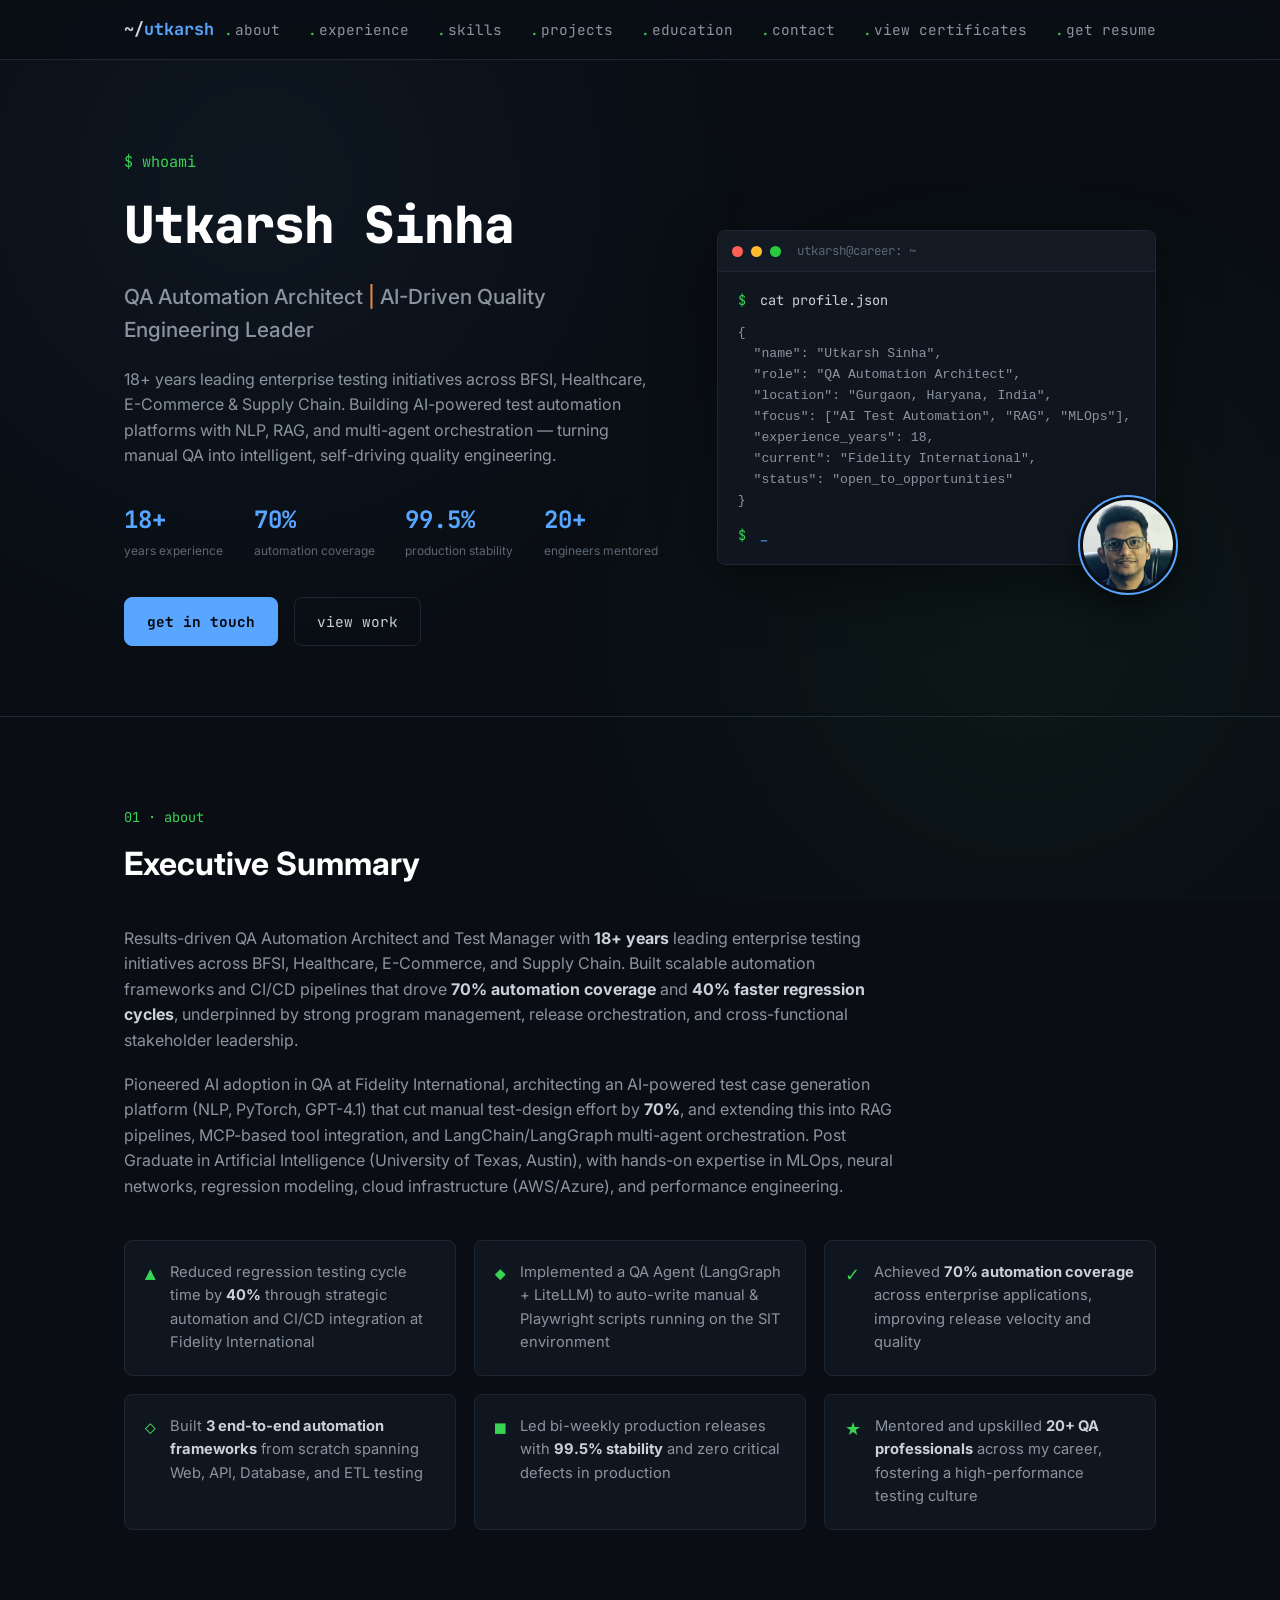
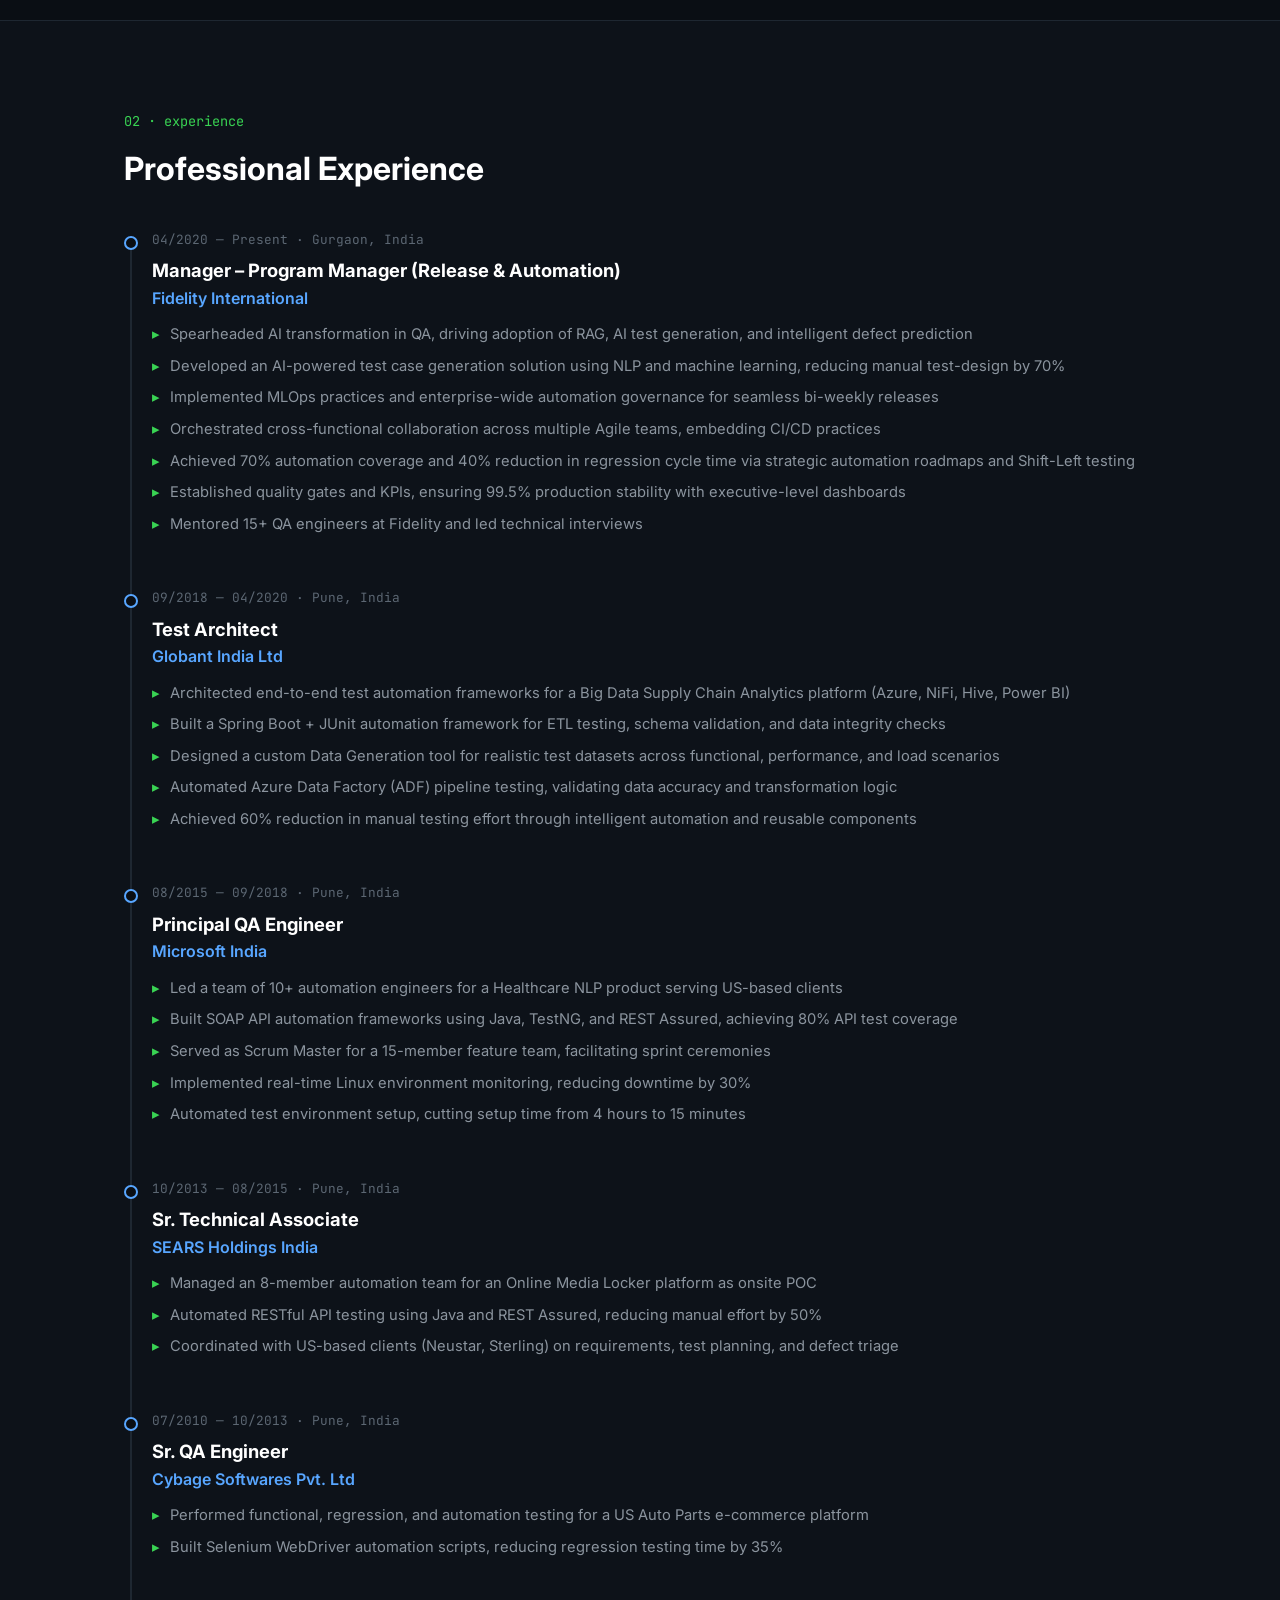
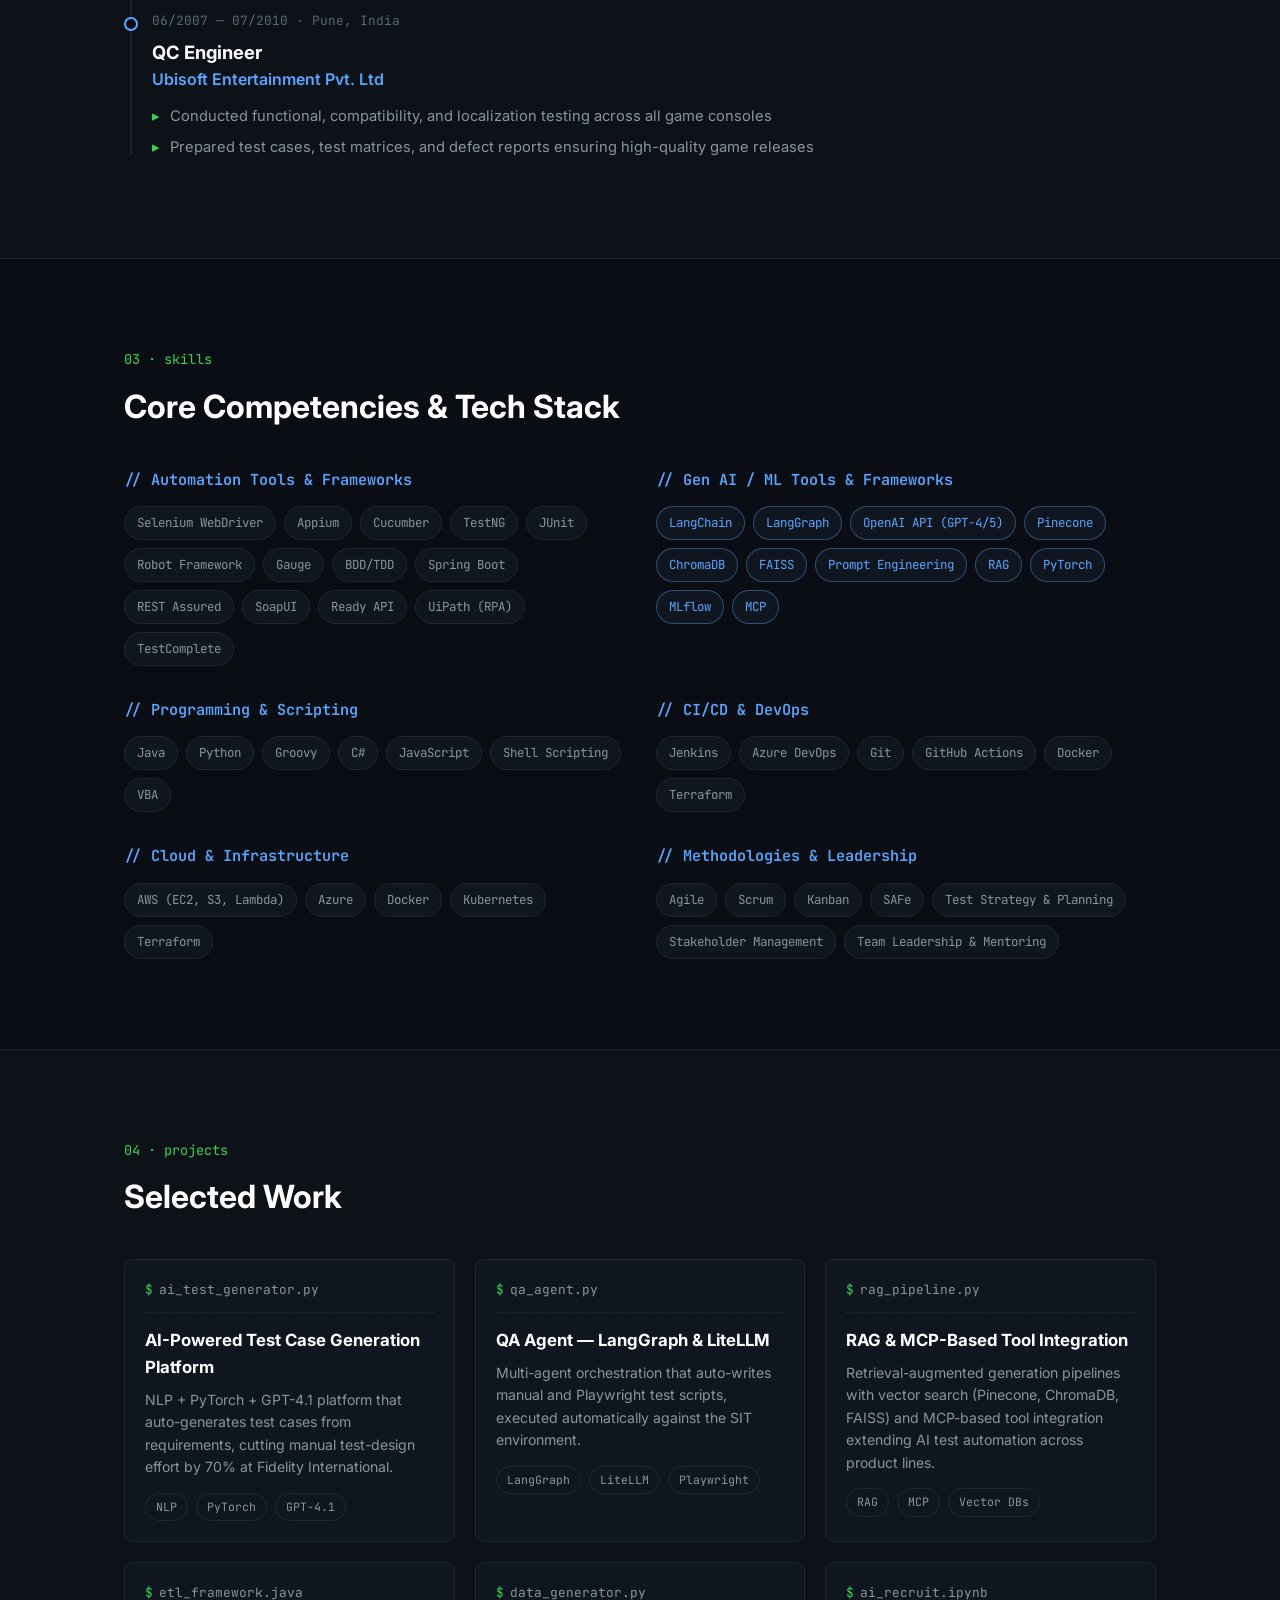
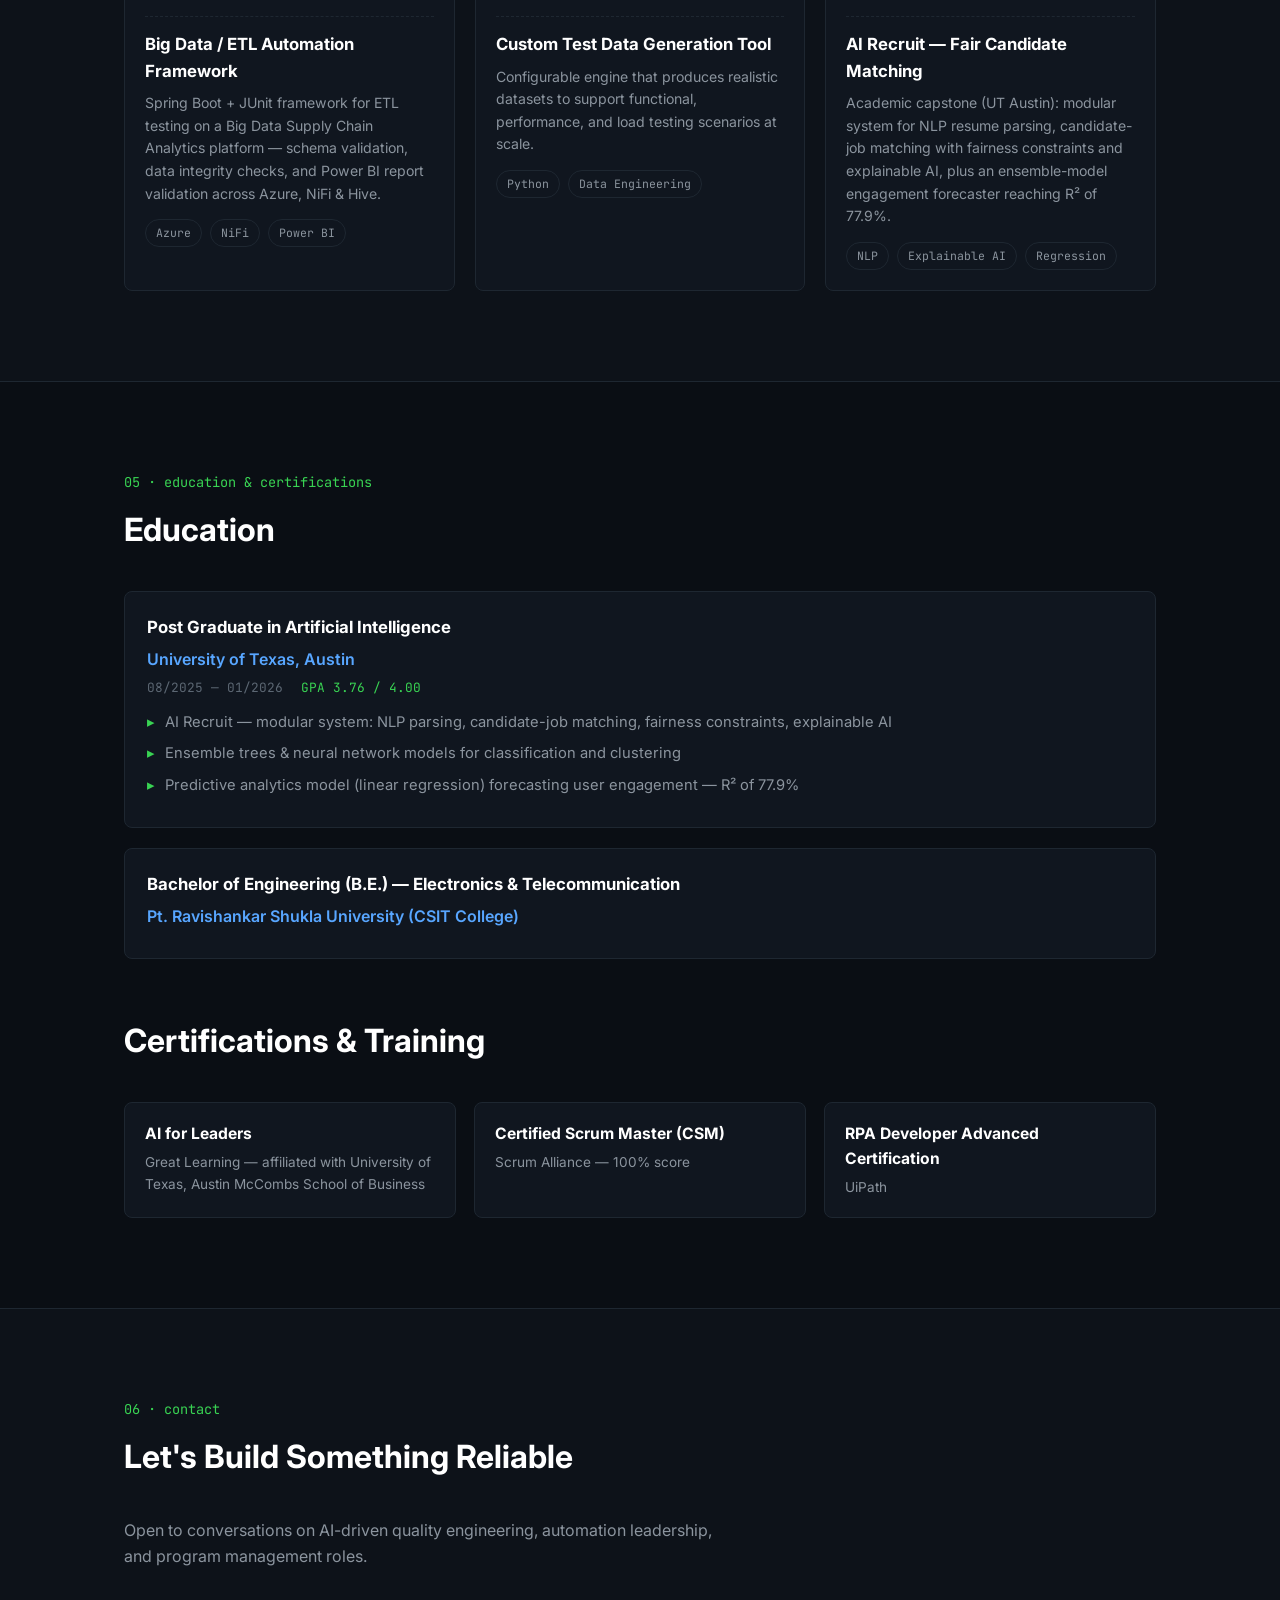
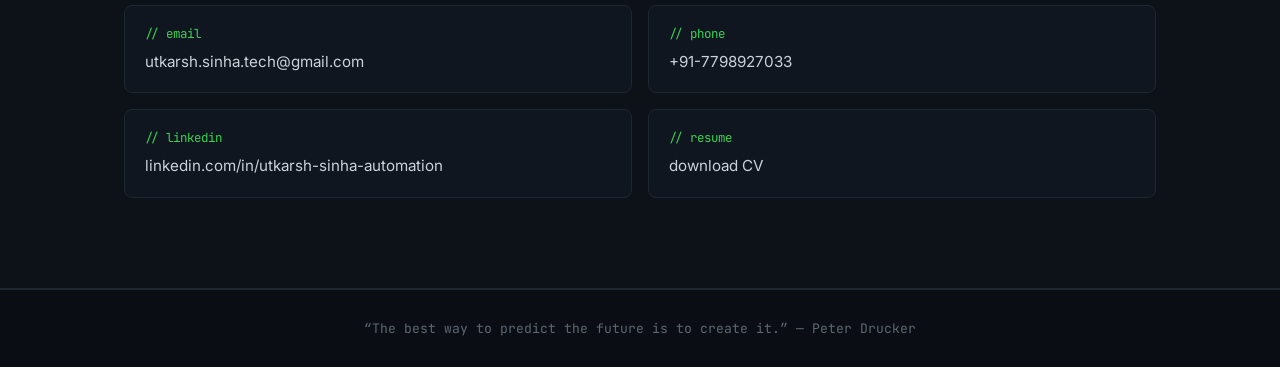
==== index.html @ db8de588 "Move site domain from aiquality.in to utkarsh-sinha.com Co-Authored-By: Claude Opus 5.5 <noreply@ant" ====
<!DOCTYPE html>
<html lang="en">
<head>
<meta charset="UTF-8">
<meta name="viewport" content="width=device-width, initial-scale=1.0">
<title>Utkarsh Sinha — QA Automation Architect | AI-Driven Quality Engineering Leader</title>
<meta name="description" content="Utkarsh Sinha — QA Automation Architect and AI-Driven Quality Engineering Leader with 18+ years building automation frameworks, CI/CD pipelines and AI-powered testing platforms.">
<link rel="canonical" href="https://utkarsh-sinha.com/">
<link rel="icon" href="data:image/svg+xml,%3Csvg xmlns='http://www.w3.org/2000/svg' viewBox='0 0 100 100'%3E%3Crect width='100' height='100' rx='20' fill='%230d1117'/%3E%3Ctext x='50' y='68' font-size='55' fill='%2358a6ff' font-family='monospace' text-anchor='middle'%3E%3E_%3C/text%3E%3C/svg%3E">
<link rel="preconnect" href="https://fonts.googleapis.com">
<link rel="preconnect" href="https://fonts.gstatic.com" crossorigin>
<link href="https://fonts.googleapis.com/css2?family=JetBrains+Mono:wght@400;500;700;800&family=Inter:wght@400;500;600;700&display=swap" rel="stylesheet">
<link rel="stylesheet" href="style.css">
</head>
<body>

<div class="noise-overlay"></div>

<!-- NAV -->
<header class="nav" id="nav">
  <div class="nav-inner">
    <a href="#home" class="logo">~/<span class="accent">utkarsh</span></a>
    <nav class="nav-links" id="navLinks">
      <a href="#about" class="nav-link">about</a>
      <a href="#experience" class="nav-link">experience</a>
      <a href="#skills" class="nav-link">skills</a>
      <a href="#projects" class="nav-link">projects</a>
      <a href="#education" class="nav-link">education</a>
      <a href="#contact" class="nav-link">contact</a>
      <a href="certificates.html" class="nav-link">view certificates</a>
      <a href="assets/UTKARSH_SINHA_18_Years_AI_Expert_Technical_QA_Manager.pdf" class="nav-link" download>get resume</a>

    </nav>
    <button class="nav-toggle" id="navToggle" aria-label="Toggle menu">
      <span></span><span></span><span></span>
    </button>
  </div>
</header>

<!-- HERO -->
<section class="hero" id="home">
  <div class="section-inner hero-grid">
    <div class="hero-text">
      <p class="mono-tag">$ whoami</p>
      <h1 class="hero-name"><span class="typed">Utkarsh Sinha</span></h1>
      <h2 class="hero-title">QA Automation Architect <span class="pipe">|</span> AI-Driven Quality Engineering Leader</h2>
      <p class="hero-desc">
        18+ years leading enterprise testing initiatives across BFSI, Healthcare, E-Commerce &amp; Supply Chain.
        Building AI-powered test automation platforms with NLP, RAG, and multi-agent orchestration —
        turning manual QA into intelligent, self-driving quality engineering.
      </p>
      <div class="hero-stats">
        <div class="stat"><span class="stat-num">18+</span><span class="stat-label">years experience</span></div>
        <div class="stat"><span class="stat-num">70%</span><span class="stat-label">automation coverage</span></div>
        <div class="stat"><span class="stat-num">99.5%</span><span class="stat-label">production stability</span></div>
        <div class="stat"><span class="stat-num">20+</span><span class="stat-label">engineers mentored</span></div>
      </div>
      <div class="hero-cta">
        <a href="#contact" class="btn btn-primary">get in touch</a>
        <a href="#projects" class="btn btn-outline">view work</a>
      </div>
    </div>

    <div class="hero-terminal">
      <div class="terminal-window">
        <div class="terminal-bar">
          <span class="dot red"></span><span class="dot yellow"></span><span class="dot green"></span>
          <span class="terminal-title">utkarsh@career: ~</span>
        </div>
        <div class="terminal-body">
          <p><span class="prompt">$</span> cat profile.json</p>
          <pre class="terminal-output">{
  "name": "Utkarsh Sinha",
  "role": "QA Automation Architect",
  "location": "Gurgaon, Haryana, India",
  "focus": ["AI Test Automation", "RAG", "MLOps"],
  "experience_years": 18,
  "current": "Fidelity International",
  "status": "open_to_opportunities"
}</pre>
          <p class="blink-line"><span class="prompt">$</span> <span class="cursor">_</span></p>
        </div>
      </div>
      <img src="assets/profile.jpg" alt="Utkarsh Sinha" class="profile-photo" loading="lazy">
    </div>
  </div>
</section>

<!-- ABOUT -->
<section class="section" id="about">
  <div class="section-inner">
    <p class="section-kicker">01 · about</p>
    <h2 class="section-title">Executive Summary</h2>
    <div class="about-content">
      <p>
        Results-driven QA Automation Architect and Test Manager with <strong>18+ years</strong> leading enterprise
        testing initiatives across BFSI, Healthcare, E-Commerce, and Supply Chain. Built scalable automation
        frameworks and CI/CD pipelines that drove <strong>70% automation coverage</strong> and
        <strong>40% faster regression cycles</strong>, underpinned by strong program management, release
        orchestration, and cross-functional stakeholder leadership.
      </p>
      <p>
        Pioneered AI adoption in QA at Fidelity International, architecting an AI-powered test case generation
        platform (NLP, PyTorch, GPT-4.1) that cut manual test-design effort by <strong>70%</strong>, and extending
        this into RAG pipelines, MCP-based tool integration, and LangChain/LangGraph multi-agent orchestration.
        Post Graduate in Artificial Intelligence (University of Texas, Austin), with hands-on expertise in MLOps,
        neural networks, regression modeling, cloud infrastructure (AWS/Azure), and performance engineering.
      </p>
    </div>

    <div class="achievements-grid">
      <div class="achievement-card">
        <span class="ach-icon">▲</span>
        <p>Reduced regression testing cycle time by <strong>40%</strong> through strategic automation and CI/CD integration at Fidelity International</p>
      </div>
      <div class="achievement-card">
        <span class="ach-icon">◆</span>
        <p>Implemented a QA Agent (LangGraph + LiteLLM) to auto-write manual &amp; Playwright scripts running on the SIT environment</p>
      </div>
      <div class="achievement-card">
        <span class="ach-icon">✓</span>
        <p>Achieved <strong>70% automation coverage</strong> across enterprise applications, improving release velocity and quality</p>
      </div>
      <div class="achievement-card">
        <span class="ach-icon">◇</span>
        <p>Built <strong>3 end-to-end automation frameworks</strong> from scratch spanning Web, API, Database, and ETL testing</p>
      </div>
      <div class="achievement-card">
        <span class="ach-icon">■</span>
        <p>Led bi-weekly production releases with <strong>99.5% stability</strong> and zero critical defects in production</p>
      </div>
      <div class="achievement-card">
        <span class="ach-icon">★</span>
        <p>Mentored and upskilled <strong>20+ QA professionals</strong> across my career, fostering a high-performance testing culture</p>
      </div>
    </div>
  </div>
</section>

<!-- EXPERIENCE -->
<section class="section section-alt" id="experience">
  <div class="section-inner">
    <p class="section-kicker">02 · experience</p>
    <h2 class="section-title">Professional Experience</h2>

    <div class="timeline">

      <div class="timeline-item">
        <div class="timeline-dot"></div>
        <div class="timeline-content">
          <p class="tl-date">04/2020 — Present · Gurgaon, India</p>
          <h3 class="tl-role">Manager – Program Manager (Release &amp; Automation)</h3>
          <p class="tl-company">Fidelity International</p>
          <ul class="tl-list">
            <li>Spearheaded AI transformation in QA, driving adoption of RAG, AI test generation, and intelligent defect prediction</li>
            <li>Developed an AI-powered test case generation solution using NLP and machine learning, reducing manual test-design by 70%</li>
            <li>Implemented MLOps practices and enterprise-wide automation governance for seamless bi-weekly releases</li>
            <li>Orchestrated cross-functional collaboration across multiple Agile teams, embedding CI/CD practices</li>
            <li>Achieved 70% automation coverage and 40% reduction in regression cycle time via strategic automation roadmaps and Shift-Left testing</li>
            <li>Established quality gates and KPIs, ensuring 99.5% production stability with executive-level dashboards</li>
            <li>Mentored 15+ QA engineers at Fidelity and led technical interviews</li>
          </ul>
        </div>
      </div>

      <div class="timeline-item">
        <div class="timeline-dot"></div>
        <div class="timeline-content">
          <p class="tl-date">09/2018 — 04/2020 · Pune, India</p>
          <h3 class="tl-role">Test Architect</h3>
          <p class="tl-company">Globant India Ltd</p>
          <ul class="tl-list">
            <li>Architected end-to-end test automation frameworks for a Big Data Supply Chain Analytics platform (Azure, NiFi, Hive, Power BI)</li>
            <li>Built a Spring Boot + JUnit automation framework for ETL testing, schema validation, and data integrity checks</li>
            <li>Designed a custom Data Generation tool for realistic test datasets across functional, performance, and load scenarios</li>
            <li>Automated Azure Data Factory (ADF) pipeline testing, validating data accuracy and transformation logic</li>
            <li>Achieved 60% reduction in manual testing effort through intelligent automation and reusable components</li>
          </ul>
        </div>
      </div>

      <div class="timeline-item">
        <div class="timeline-dot"></div>
        <div class="timeline-content">
          <p class="tl-date">08/2015 — 09/2018 · Pune, India</p>
          <h3 class="tl-role">Principal QA Engineer</h3>
          <p class="tl-company">Microsoft India</p>
          <ul class="tl-list">
            <li>Led a team of 10+ automation engineers for a Healthcare NLP product serving US-based clients</li>
            <li>Built SOAP API automation frameworks using Java, TestNG, and REST Assured, achieving 80% API test coverage</li>
            <li>Served as Scrum Master for a 15-member feature team, facilitating sprint ceremonies</li>
            <li>Implemented real-time Linux environment monitoring, reducing downtime by 30%</li>
            <li>Automated test environment setup, cutting setup time from 4 hours to 15 minutes</li>
          </ul>
        </div>
      </div>

      <div class="timeline-item">
        <div class="timeline-dot"></div>
        <div class="timeline-content">
          <p class="tl-date">10/2013 — 08/2015 · Pune, India</p>
          <h3 class="tl-role">Sr. Technical Associate</h3>
          <p class="tl-company">SEARS Holdings India</p>
          <ul class="tl-list">
            <li>Managed an 8-member automation team for an Online Media Locker platform as onsite POC</li>
            <li>Automated RESTful API testing using Java and REST Assured, reducing manual effort by 50%</li>
            <li>Coordinated with US-based clients (Neustar, Sterling) on requirements, test planning, and defect triage</li>
          </ul>
        </div>
      </div>

      <div class="timeline-item">
        <div class="timeline-dot"></div>
        <div class="timeline-content">
          <p class="tl-date">07/2010 — 10/2013 · Pune, India</p>
          <h3 class="tl-role">Sr. QA Engineer</h3>
          <p class="tl-company">Cybage Softwares Pvt. Ltd</p>
          <ul class="tl-list">
            <li>Performed functional, regression, and automation testing for a US Auto Parts e-commerce platform</li>
            <li>Built Selenium WebDriver automation scripts, reducing regression testing time by 35%</li>
          </ul>
        </div>
      </div>

      <div class="timeline-item">
        <div class="timeline-dot"></div>
        <div class="timeline-content">
          <p class="tl-date">06/2007 — 07/2010 · Pune, India</p>
          <h3 class="tl-role">QC Engineer</h3>
          <p class="tl-company">Ubisoft Entertainment Pvt. Ltd</p>
          <ul class="tl-list">
            <li>Conducted functional, compatibility, and localization testing across all game consoles</li>
            <li>Prepared test cases, test matrices, and defect reports ensuring high-quality game releases</li>
          </ul>
        </div>
      </div>

    </div>
  </div>
</section>

<!-- SKILLS -->
<section class="section" id="skills">
  <div class="section-inner">
    <p class="section-kicker">03 · skills</p>
    <h2 class="section-title">Core Competencies &amp; Tech Stack</h2>

    <div class="skills-grid">
      <div class="skill-group">
        <h3 class="skill-cat">// Automation Tools &amp; Frameworks</h3>
        <div class="tags">
          <span class="tag">Selenium WebDriver</span><span class="tag">Appium</span><span class="tag">Cucumber</span>
          <span class="tag">TestNG</span><span class="tag">JUnit</span><span class="tag">Robot Framework</span>
          <span class="tag">Gauge</span><span class="tag">BDD/TDD</span><span class="tag">Spring Boot</span>
          <span class="tag">REST Assured</span><span class="tag">SoapUI</span><span class="tag">Ready API</span>
          <span class="tag">UiPath (RPA)</span><span class="tag">TestComplete</span>
        </div>
      </div>

      <div class="skill-group">
        <h3 class="skill-cat">// Gen AI / ML Tools &amp; Frameworks</h3>
        <div class="tags">
          <span class="tag tag-accent">LangChain</span><span class="tag tag-accent">LangGraph</span>
          <span class="tag tag-accent">OpenAI API (GPT-4/5)</span><span class="tag tag-accent">Pinecone</span>
          <span class="tag tag-accent">ChromaDB</span><span class="tag tag-accent">FAISS</span>
          <span class="tag tag-accent">Prompt Engineering</span><span class="tag tag-accent">RAG</span>
          <span class="tag tag-accent">PyTorch</span><span class="tag tag-accent">MLflow</span>
          <span class="tag tag-accent">MCP</span>
        </div>
      </div>

      <div class="skill-group">
        <h3 class="skill-cat">// Programming &amp; Scripting</h3>
        <div class="tags">
          <span class="tag">Java</span><span class="tag">Python</span><span class="tag">Groovy</span>
          <span class="tag">C#</span><span class="tag">JavaScript</span><span class="tag">Shell Scripting</span>
          <span class="tag">VBA</span>
        </div>
      </div>

      <div class="skill-group">
        <h3 class="skill-cat">// CI/CD &amp; DevOps</h3>
        <div class="tags">
          <span class="tag">Jenkins</span><span class="tag">Azure DevOps</span><span class="tag">Git</span>
          <span class="tag">GitHub Actions</span><span class="tag">Docker</span><span class="tag">Terraform</span>
        </div>
      </div>

      <div class="skill-group">
        <h3 class="skill-cat">// Cloud &amp; Infrastructure</h3>
        <div class="tags">
          <span class="tag">AWS (EC2, S3, Lambda)</span><span class="tag">Azure</span>
          <span class="tag">Docker</span><span class="tag">Kubernetes</span><span class="tag">Terraform</span>
        </div>
      </div>

      <div class="skill-group">
        <h3 class="skill-cat">// Methodologies &amp; Leadership</h3>
        <div class="tags">
          <span class="tag">Agile</span><span class="tag">Scrum</span><span class="tag">Kanban</span><span class="tag">SAFe</span>
          <span class="tag">Test Strategy &amp; Planning</span><span class="tag">Stakeholder Management</span>
          <span class="tag">Team Leadership &amp; Mentoring</span>
        </div>
      </div>
    </div>
  </div>
</section>

<!-- PROJECTS -->
<section class="section section-alt" id="projects">
  <div class="section-inner">
    <p class="section-kicker">04 · projects</p>
    <h2 class="section-title">Selected Work</h2>

    <div class="projects-grid">
      <div class="project-card">
        <div class="project-card-head">
          <span class="prompt">$</span><span class="project-file">ai_test_generator.py</span>
        </div>
        <h3>AI-Powered Test Case Generation Platform</h3>
        <p>NLP + PyTorch + GPT-4.1 platform that auto-generates test cases from requirements, cutting manual test-design effort by 70% at Fidelity International.</p>
        <div class="tags"><span class="tag tag-sm">NLP</span><span class="tag tag-sm">PyTorch</span><span class="tag tag-sm">GPT-4.1</span></div>
      </div>

      <div class="project-card">
        <div class="project-card-head">
          <span class="prompt">$</span><span class="project-file">qa_agent.py</span>
        </div>
        <h3>QA Agent — LangGraph &amp; LiteLLM</h3>
        <p>Multi-agent orchestration that auto-writes manual and Playwright test scripts, executed automatically against the SIT environment.</p>
        <div class="tags"><span class="tag tag-sm">LangGraph</span><span class="tag tag-sm">LiteLLM</span><span class="tag tag-sm">Playwright</span></div>
      </div>

      <div class="project-card">
        <div class="project-card-head">
          <span class="prompt">$</span><span class="project-file">rag_pipeline.py</span>
        </div>
        <h3>RAG &amp; MCP-Based Tool Integration</h3>
        <p>Retrieval-augmented generation pipelines with vector search (Pinecone, ChromaDB, FAISS) and MCP-based tool integration extending AI test automation across product lines.</p>
        <div class="tags"><span class="tag tag-sm">RAG</span><span class="tag tag-sm">MCP</span><span class="tag tag-sm">Vector DBs</span></div>
      </div>

      <div class="project-card">
        <div class="project-card-head">
          <span class="prompt">$</span><span class="project-file">etl_framework.java</span>
        </div>
        <h3>Big Data / ETL Automation Framework</h3>
        <p>Spring Boot + JUnit framework for ETL testing on a Big Data Supply Chain Analytics platform — schema validation, data integrity checks, and Power BI report validation across Azure, NiFi &amp; Hive.</p>
        <div class="tags"><span class="tag tag-sm">Azure</span><span class="tag tag-sm">NiFi</span><span class="tag tag-sm">Power BI</span></div>
      </div>

      <div class="project-card">
        <div class="project-card-head">
          <span class="prompt">$</span><span class="project-file">data_generator.py</span>
        </div>
        <h3>Custom Test Data Generation Tool</h3>
        <p>Configurable engine that produces realistic datasets to support functional, performance, and load testing scenarios at scale.</p>
        <div class="tags"><span class="tag tag-sm">Python</span><span class="tag tag-sm">Data Engineering</span></div>
      </div>

      <div class="project-card">
        <div class="project-card-head">
          <span class="prompt">$</span><span class="project-file">ai_recruit.ipynb</span>
        </div>
        <h3>AI Recruit — Fair Candidate Matching</h3>
        <p>Academic capstone (UT Austin): modular system for NLP resume parsing, candidate-job matching with fairness constraints and explainable AI, plus an ensemble-model engagement forecaster reaching R² of 77.9%.</p>
        <div class="tags"><span class="tag tag-sm">NLP</span><span class="tag tag-sm">Explainable AI</span><span class="tag tag-sm">Regression</span></div>
      </div>
    </div>
  </div>
</section>

<!-- EDUCATION & CERTIFICATIONS -->
<section class="section" id="education">
  <div class="section-inner">
    <p class="section-kicker">05 · education &amp; certifications</p>
    <h2 class="section-title">Education</h2>

    <div class="edu-grid">
      <div class="edu-card">
        <h3>Post Graduate in Artificial Intelligence</h3>
        <p class="edu-school">University of Texas, Austin</p>
        <p class="edu-date">08/2025 — 01/2026 <span class="gpa">GPA 3.76 / 4.00</span></p>
        <ul class="tl-list">
          <li>AI Recruit — modular system: NLP parsing, candidate-job matching, fairness constraints, explainable AI</li>
          <li>Ensemble trees &amp; neural network models for classification and clustering</li>
          <li>Predictive analytics model (linear regression) forecasting user engagement — R² of 77.9%</li>
        </ul>
      </div>

      <div class="edu-card">
        <h3>Bachelor of Engineering (B.E.) — Electronics &amp; Telecommunication</h3>
        <p class="edu-school">Pt. Ravishankar Shukla University (CSIT College)</p>
      </div>
    </div>

    <h2 class="section-title certs-title">Certifications &amp; Training</h2>
    <div class="certs-grid">
      <div class="cert-card">
        <h4>AI for Leaders</h4>
        <p>Great Learning — affiliated with University of Texas, Austin McCombs School of Business</p>
      </div>
      <div class="cert-card">
        <h4>Certified Scrum Master (CSM)</h4>
        <p>Scrum Alliance — 100% score</p>
      </div>
      <div class="cert-card">
        <h4>RPA Developer Advanced Certification</h4>
        <p>UiPath</p>
      </div>
    </div>
  </div>
</section>

<!-- CONTACT -->
<section class="section section-alt" id="contact">
  <div class="section-inner">
    <p class="section-kicker">06 · contact</p>
    <h2 class="section-title">Let's Build Something Reliable</h2>
    <p class="contact-desc">
      Open to conversations on AI-driven quality engineering, automation leadership, and program management roles.
    </p>

    <div class="contact-grid">
      <a class="contact-card" href="mailto:utkarsh.sinha.tech@gmail.com">
        <span class="contact-label">// email</span>
        <span class="contact-value">utkarsh.sinha.tech@gmail.com</span>
      </a>
      <a class="contact-card" href="tel:+917798927033">
        <span class="contact-label">// phone</span>
        <span class="contact-value">+91-7798927033</span>
      </a>
      <a class="contact-card" href="https://linkedin.com/in/utkarsh-sinha-automation" target="_blank" rel="noopener">
        <span class="contact-label">// linkedin</span>
        <span class="contact-value">linkedin.com/in/utkarsh-sinha-automation</span>
      </a>
      <a class="contact-card" href="assets/UTKARSH_SINHA_18_Years_AI_Expert_Technical_QA_Manager.pdf" download>
        <span class="contact-label">// resume</span>
        <span class="contact-value">download CV</span>
      </a>
    </div>
  </div>
</section>

<footer class="footer">
  <p>“The best way to predict the future is to create it.” — Peter Drucker</p>
</footer>

<script src="script.js"></script>
</body>
</html>
---- style.css ----
/* ============ Tokens ============ */
:root{
  --bg: #0a0e14;
  --bg-alt: #0d1219;
  --surface: #10161f;
  --surface-2: #131a24;
  --border: #1e2731;
  --text: #c9d1d9;
  --text-dim: #8b949e;
  --text-muted: #5c6773;
  --accent: #58a6ff;
  --accent-2: #39d353;
  --accent-3: #f0883e;
  --mono: 'JetBrains Mono', 'SFMono-Regular', Consolas, monospace;
  --sans: 'Inter', -apple-system, BlinkMacSystemFont, sans-serif;
  --radius: 8px;
  --maxw: 1080px;
}

*{ box-sizing: border-box; margin:0; padding:0; }

html{ scroll-behavior: smooth; }

body{
  background: var(--bg);
  color: var(--text);
  font-family: var(--sans);
  line-height: 1.6;
  -webkit-font-smoothing: antialiased;
  overflow-x: hidden;
}

.noise-overlay{
  position: fixed; inset:0; pointer-events:none; z-index: 0;
  background-image: radial-gradient(circle at 20% 20%, rgba(88,166,255,0.06), transparent 40%),
                     radial-gradient(circle at 80% 70%, rgba(57,211,83,0.05), transparent 40%);
}

a{ color: inherit; text-decoration:none; }

.section-inner{
  max-width: var(--maxw);
  margin: 0 auto;
  padding: 0 24px;
  position: relative;
  z-index: 1;
}

.accent{ color: var(--accent); }

/* ============ Nav ============ */
.nav{
  position: sticky; top:0; z-index: 100;
  background: rgba(10,14,20,0.85);
  backdrop-filter: blur(10px);
  border-bottom: 1px solid var(--border);
}
.nav-inner{
  max-width: var(--maxw);
  margin: 0 auto;
  padding: 16px 24px;
  display:flex; align-items:center; justify-content:space-between;
}
.logo{
  font-family: var(--mono);
  font-weight: 700;
  font-size: 1.05rem;
  color: var(--text);
}
.nav-links{ display:flex; gap: 28px; }
.nav-link{
  font-family: var(--mono);
  font-size: 0.9rem;
  color: var(--text-dim);
  transition: color .2s;
  position: relative;
}
.nav-link::before{ content: "."; color: var(--accent-2); margin-right:2px; }
.nav-link:hover, .nav-link.active{ color: var(--accent); }

.nav-toggle{ display:none; flex-direction:column; gap:5px; background:none; border:none; cursor:pointer; padding:6px; }
.nav-toggle span{ width:22px; height:2px; background: var(--text); display:block; }

/* ============ Hero ============ */
.hero{
  padding: 90px 0 70px;
  border-bottom: 1px solid var(--border);
}
.hero-grid{
  display:grid;
  grid-template-columns: 1.1fr 0.9fr;
  gap: 56px;
  align-items:center;
}
.mono-tag{
  font-family: var(--mono);
  color: var(--accent-2);
  font-size: 0.95rem;
  margin-bottom: 10px;
}
.hero-name{
  font-family: var(--mono);
  font-size: clamp(2.2rem, 5vw, 3.2rem);
  font-weight: 800;
  color: #fff;
  min-height: 1.2em;
  letter-spacing: -1px;
}
/* Typing reveal: the name is static text; only its visible area animates (13 chars → 13 steps) */
.hero-name .typed{
  display: inline-block;
  animation: type-reveal 1.2s steps(13, end) both;
}
@keyframes type-reveal{
  from{ clip-path: inset(0 100% 0 0); }
  to{ clip-path: inset(0 0 0 0); }
}
.hero-title{
  font-size: clamp(1.05rem, 2vw, 1.3rem);
  color: var(--text-dim);
  font-weight: 500;
  margin: 14px 0 20px;
}
.pipe{ color: var(--accent-3); }
.hero-desc{
  color: var(--text-dim);
  max-width: 54ch;
  margin-bottom: 32px;
}
.hero-stats{
  display:grid;
  grid-template-columns: repeat(4, auto);
  gap: 28px;
  margin-bottom: 36px;
}
.stat{ display:flex; flex-direction:column; }
.stat-num{
  font-family: var(--mono);
  font-size: 1.5rem;
  font-weight: 700;
  color: var(--accent);
}
.stat-label{ font-size: 0.75rem; color: var(--text-muted); margin-top:2px; }

.hero-cta{ display:flex; gap:16px; flex-wrap: wrap; }
.btn{
  font-family: var(--mono);
  font-size: 0.9rem;
  padding: 12px 22px;
  border-radius: var(--radius);
  border: 1px solid var(--border);
  transition: all .2s;
  display:inline-block;
}
.btn-primary{
  background: var(--accent);
  color: #05070a;
  border-color: var(--accent);
  font-weight: 700;
}
.btn-primary:hover{ background: #7bb8ff; }
.btn-outline{ color: var(--text); }
.btn-outline:hover{ border-color: var(--accent); color: var(--accent); }

/* Terminal */
.hero-terminal{ position: relative; }
.terminal-window{
  background: var(--surface);
  border: 1px solid var(--border);
  border-radius: var(--radius);
  overflow: hidden;
  box-shadow: 0 20px 60px rgba(0,0,0,0.4);
}
.terminal-bar{
  display:flex; align-items:center; gap:8px;
  padding: 10px 14px;
  background: var(--surface-2);
  border-bottom: 1px solid var(--border);
}
.dot{ width:11px; height:11px; border-radius:50%; }
.dot.red{ background:#ff5f56; }
.dot.yellow{ background:#ffbd2e; }
.dot.green{ background:#27c93f; }
.terminal-title{ margin-left: 8px; font-family: var(--mono); font-size:0.78rem; color: var(--text-muted); }
.terminal-body{ padding: 18px 20px; font-family: var(--mono); font-size: 0.85rem; }
.terminal-body .prompt{ color: var(--accent-2); margin-right: 6px; }
.terminal-output{
  color: var(--text-dim);
  white-space: pre-wrap;
  margin: 10px 0 14px;
  font-size: 0.82rem;
}
.cursor{ animation: blink 1s step-start infinite; color: var(--accent); }
@keyframes blink{ 50%{ opacity: 0; } }

.profile-photo{
  position: absolute;
  bottom: -28px; right: -20px;
  width: 96px; height: 96px;
  border-radius: 50%;
  border: 3px solid var(--bg);
  outline: 2px solid var(--accent);
  object-fit: cover;
  box-shadow: 0 10px 30px rgba(0,0,0,0.5);
}

/* ============ Sections ============ */
.section{ padding: 90px 0; }
.section-alt{ background: var(--bg-alt); border-top:1px solid var(--border); border-bottom:1px solid var(--border); }
.section-kicker{
  font-family: var(--mono);
  color: var(--accent-2);
  font-size: 0.85rem;
  margin-bottom: 10px;
}
.section-title{
  font-size: clamp(1.5rem, 3vw, 2rem);
  color:#fff;
  font-weight: 700;
  margin-bottom: 36px;
}
.certs-title{ margin-top: 56px; }

.about-content p{ color: var(--text-dim); margin-bottom: 18px; max-width: 78ch; }
.about-content strong{ color: var(--text); }

.achievements-grid{
  display:grid;
  grid-template-columns: repeat(3, 1fr);
  gap: 18px;
  margin-top: 40px;
}
.achievement-card{
  background: var(--surface);
  border: 1px solid var(--border);
  border-radius: var(--radius);
  padding: 20px;
  display:flex; gap:14px; align-items:flex-start;
  transition: border-color .2s, transform .2s;
}
.achievement-card:hover{ border-color: var(--accent); transform: translateY(-2px); }
.ach-icon{ color: var(--accent-2); font-family: var(--mono); font-size: 1.1rem; }
.achievement-card p{ color: var(--text-dim); font-size: 0.92rem; }
.achievement-card strong{ color: var(--text); }

/* Timeline */
.timeline{ position: relative; padding-left: 28px; }
.timeline::before{
  content:"";
  position:absolute; left:6px; top:6px; bottom:6px;
  width:2px; background: var(--border);
}
.timeline-item{ position: relative; padding-bottom: 44px; }
.timeline-item:last-child{ padding-bottom:0; }
.timeline-dot{
  position:absolute; left: -28px; top: 6px;
  width: 14px; height:14px; border-radius:50%;
  background: var(--bg); border: 2px solid var(--accent);
}
.tl-date{ font-family: var(--mono); color: var(--text-muted); font-size: 0.8rem; margin-bottom: 6px; }
.tl-role{ font-size: 1.15rem; color:#fff; font-weight:700; }
.tl-company{ color: var(--accent); font-weight:600; margin-bottom: 12px; }
.tl-list{ list-style: none; }
.tl-list li{
  color: var(--text-dim);
  font-size: 0.92rem;
  padding-left: 18px;
  position: relative;
  margin-bottom: 8px;
}
.tl-list li::before{
  content:"▸";
  position:absolute; left:0; color: var(--accent-2);
}

/* Skills */
.skills-grid{ display:grid; grid-template-columns: repeat(2, 1fr); gap: 32px; }
.skill-cat{
  font-family: var(--mono);
  color: var(--accent);
  font-size: 0.95rem;
  margin-bottom: 14px;
  font-weight: 600;
}
.tags{ display:flex; flex-wrap:wrap; gap:8px; }
.tag{
  font-family: var(--mono);
  font-size: 0.78rem;
  color: var(--text-dim);
  background: var(--surface);
  border: 1px solid var(--border);
  padding: 6px 12px;
  border-radius: 20px;
}
.tag-accent{ border-color: rgba(88,166,255,0.4); color: var(--accent); }
.tag-sm{ font-size: 0.72rem; padding: 4px 10px; }

/* Projects */
.projects-grid{ display:grid; grid-template-columns: repeat(3, 1fr); gap: 20px; }
.project-card{
  background: var(--surface);
  border: 1px solid var(--border);
  border-radius: var(--radius);
  padding: 20px;
  transition: border-color .2s, transform .2s;
}
.project-card:hover{ border-color: var(--accent-2); transform: translateY(-3px); }
.project-card-head{
  font-family: var(--mono);
  font-size: 0.8rem;
  color: var(--text-muted);
  margin-bottom: 14px;
  padding-bottom: 12px;
  border-bottom: 1px dashed var(--border);
}
.project-card-head .prompt{ color: var(--accent-2); margin-right:6px; }
.project-file{ color: var(--text-dim); }
.project-card h3{ font-size: 1.05rem; color:#fff; margin-bottom: 8px; }
.project-card p{ color: var(--text-dim); font-size: 0.88rem; margin-bottom: 14px; }

/* Education */
.edu-grid{ display:grid; gap: 20px; margin-bottom: 20px; }
.edu-card{
  background: var(--surface);
  border: 1px solid var(--border);
  border-radius: var(--radius);
  padding: 22px;
}
.edu-card h3{ color:#fff; font-size: 1.05rem; margin-bottom: 6px; }
.edu-school{ color: var(--accent); font-weight:600; margin-bottom: 6px; }
.edu-date{ font-family: var(--mono); color: var(--text-muted); font-size: 0.8rem; margin-bottom: 12px; }
.gpa{ color: var(--accent-2); margin-left: 10px; }

.certs-grid{ display:grid; grid-template-columns: repeat(3, 1fr); gap: 18px; }
.cert-card{
  background: var(--surface);
  border: 1px solid var(--border);
  border-radius: var(--radius);
  padding: 18px 20px;
}
.cert-card h4{ color: #fff; margin-bottom: 6px; font-size: 0.98rem; }
.cert-card p{ color: var(--text-dim); font-size: 0.85rem; }

/* Contact */
.contact-desc{ color: var(--text-dim); max-width: 60ch; margin-bottom: 36px; }
.contact-grid{ display:grid; grid-template-columns: repeat(2, 1fr); gap: 16px; }
.contact-card{
  background: var(--surface);
  border: 1px solid var(--border);
  border-radius: var(--radius);
  padding: 18px 20px;
  display:flex; flex-direction:column; gap:6px;
  transition: border-color .2s, transform .2s;
}
.contact-card:hover{ border-color: var(--accent); transform: translateY(-2px); }
.contact-label{ font-family: var(--mono); color: var(--accent-2); font-size: 0.78rem; }
.contact-value{ color: var(--text); font-size: 0.95rem; word-break: break-word; }

/* Footer */
.footer{
  text-align:center;
  padding: 28px 24px;
  color: var(--text-muted);
  font-size: 0.82rem;
  font-family: var(--mono);
  border-top: 1px solid var(--border);
}

/* ============ Responsive ============ */
@media (max-width: 900px){
  .hero-grid{ grid-template-columns: 1fr; }
  .achievements-grid{ grid-template-columns: repeat(2,1fr); }
  .skills-grid{ grid-template-columns: 1fr; }
  .projects-grid{ grid-template-columns: repeat(2,1fr); }
  .certs-grid{ grid-template-columns: 1fr; }
  .contact-grid{ grid-template-columns: 1fr; }
  .profile-photo{ position: static; margin-top: 20px; }
}

@media (max-width: 640px){
  .nav-links{
    position:absolute; top: 100%; left:0; right:0;
    background: var(--bg-alt);
    flex-direction: column;
    padding: 16px 24px;
    border-bottom: 1px solid var(--border);
    display:none;
  }
  .nav-links.open{ display:flex; }
  .nav-toggle{ display:flex; }
  .hero-stats{ grid-template-columns: repeat(2, auto); }
  .achievements-grid{ grid-template-columns: 1fr; }
  .projects-grid{ grid-template-columns: 1fr; }
}

/* ============ Reduced motion ============ */
@media (prefers-reduced-motion: reduce){
  html{ scroll-behavior: auto; }
  .hero-name .typed, .cursor{ animation: none; }
  *, *::before, *::after{ transition-duration: 0.01ms !important; }
}
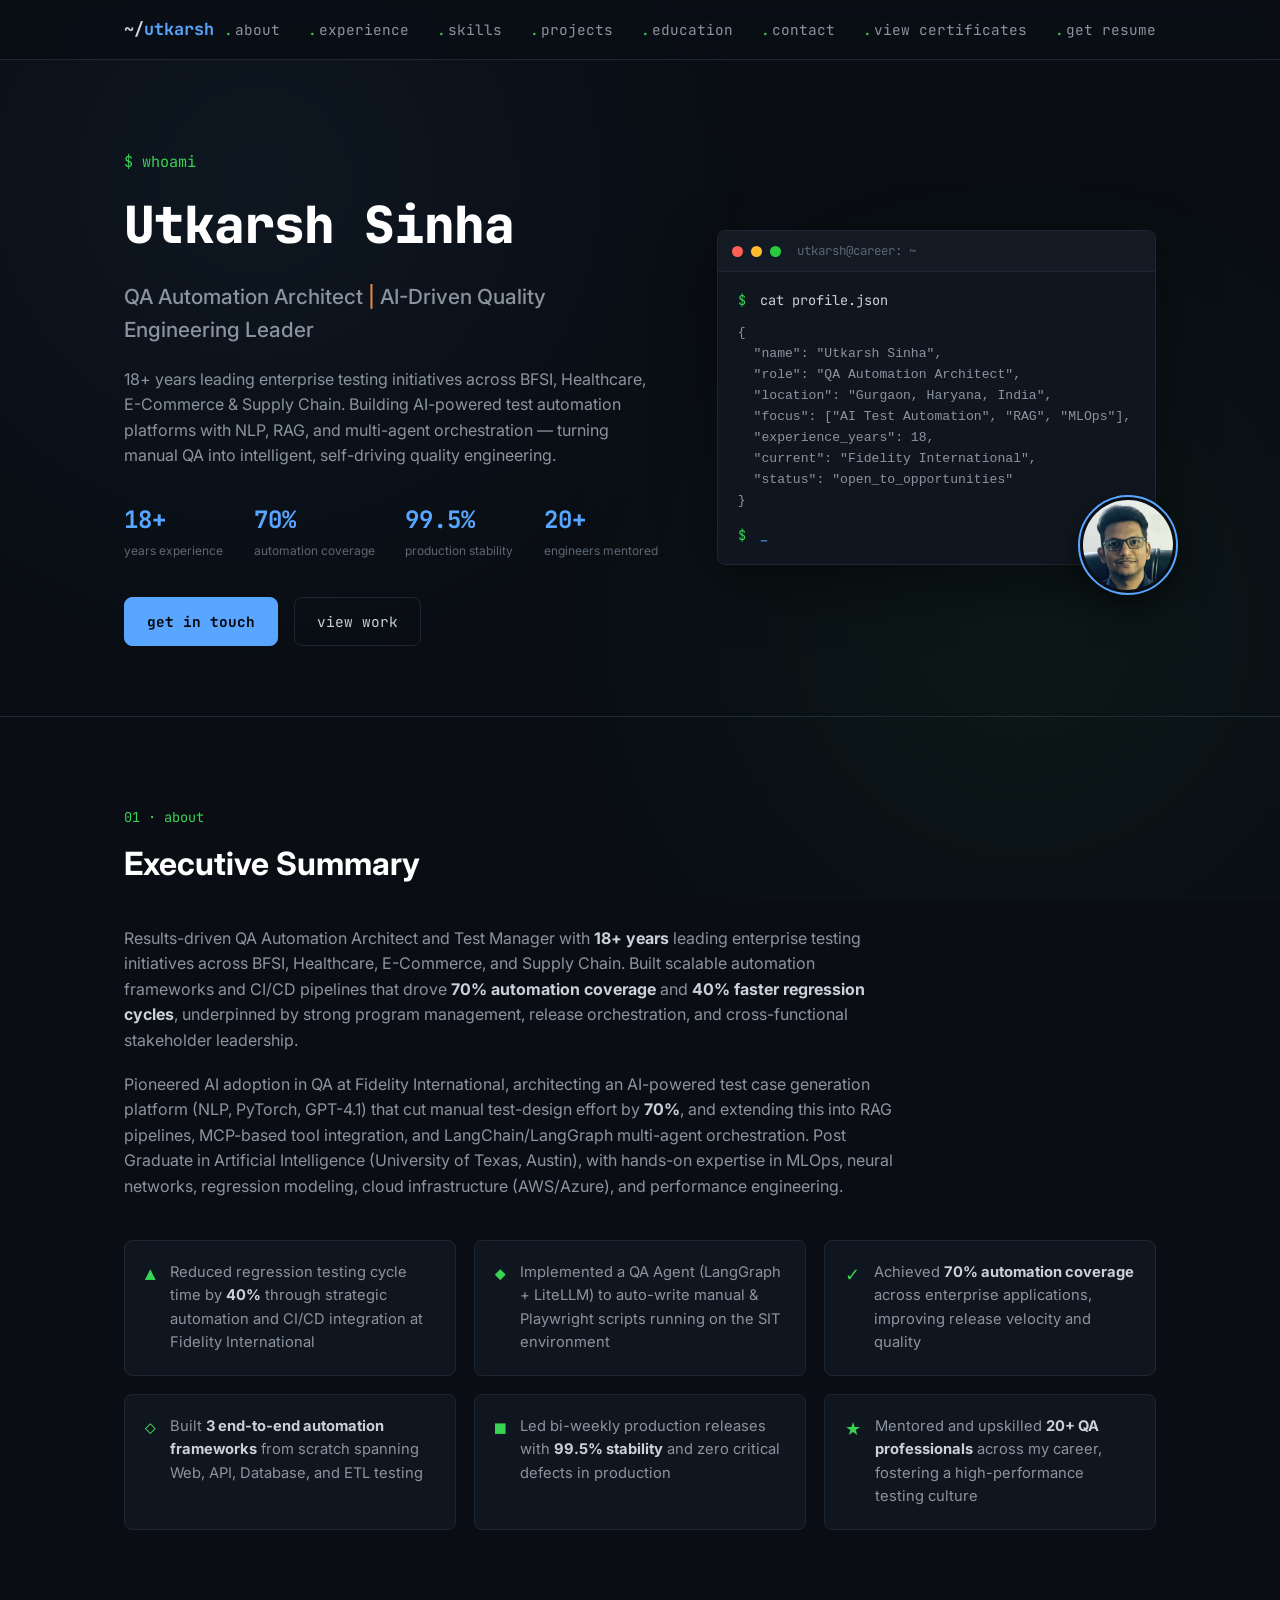
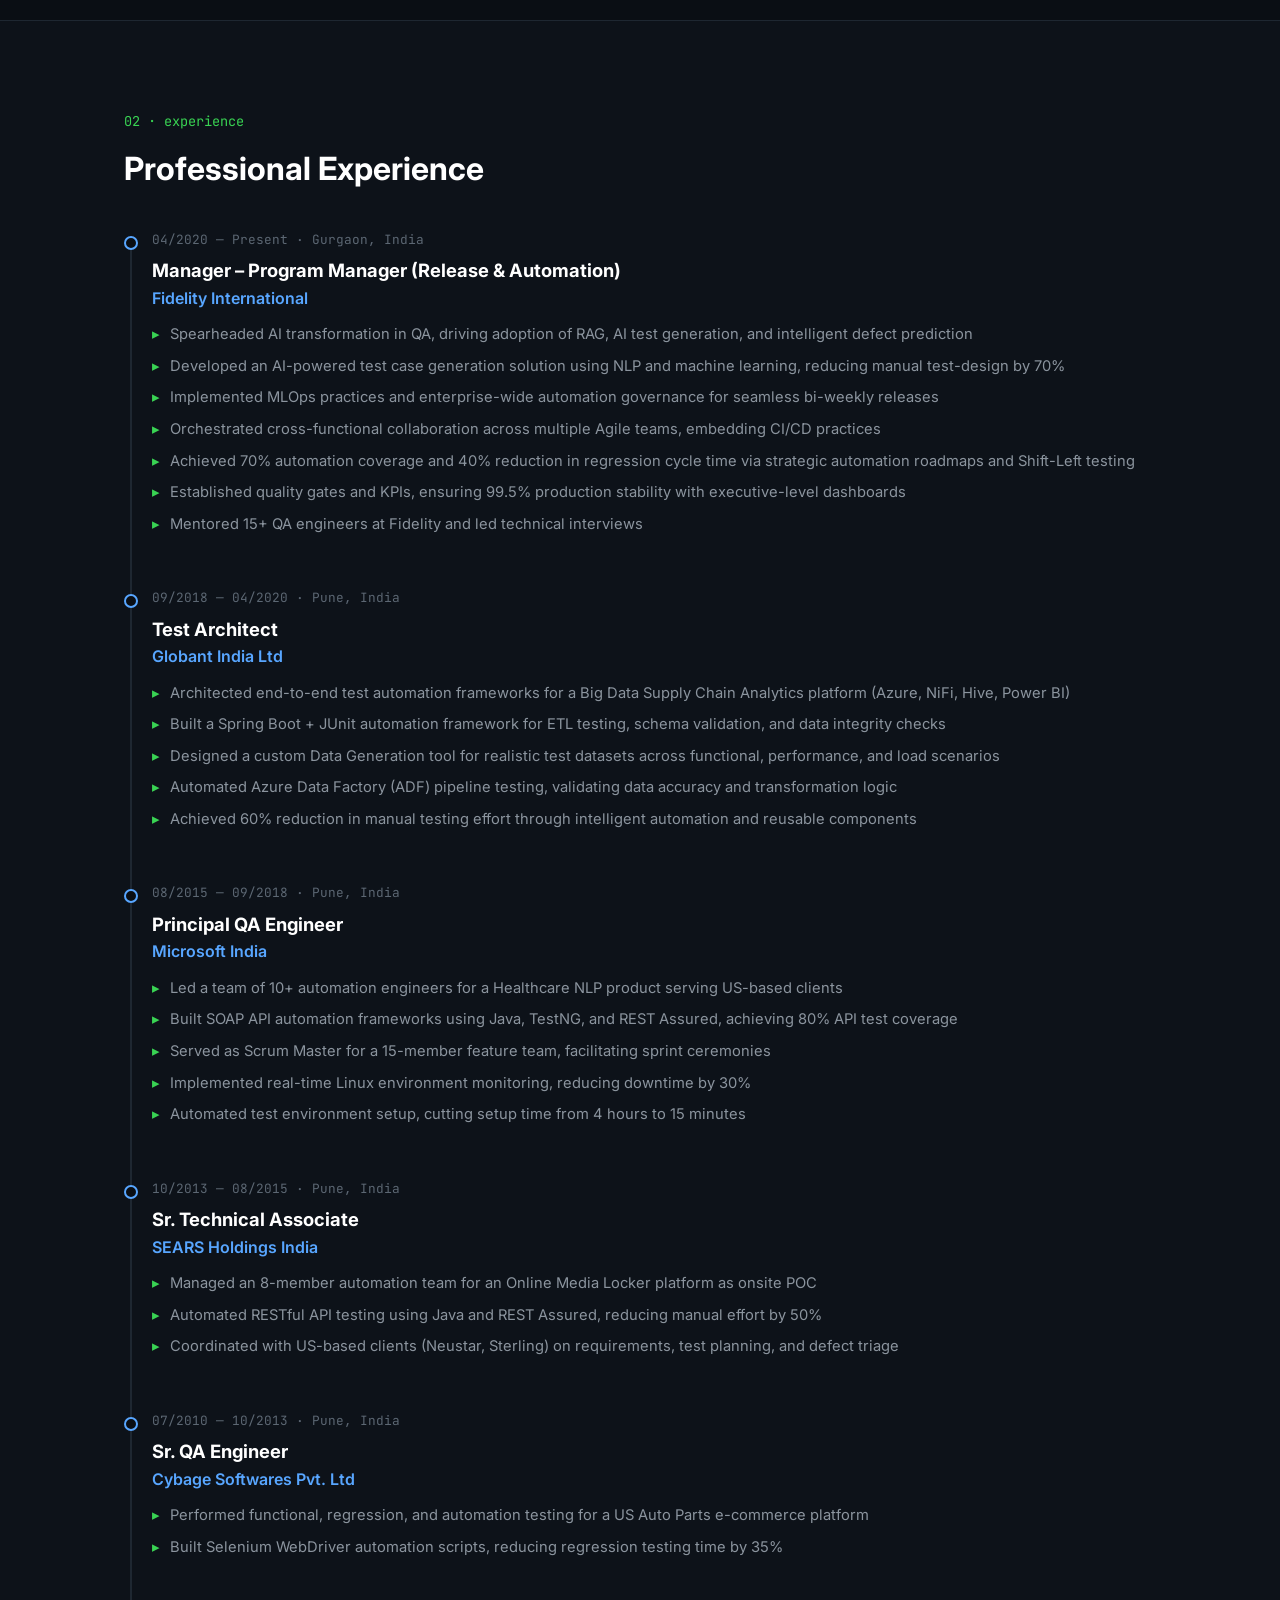
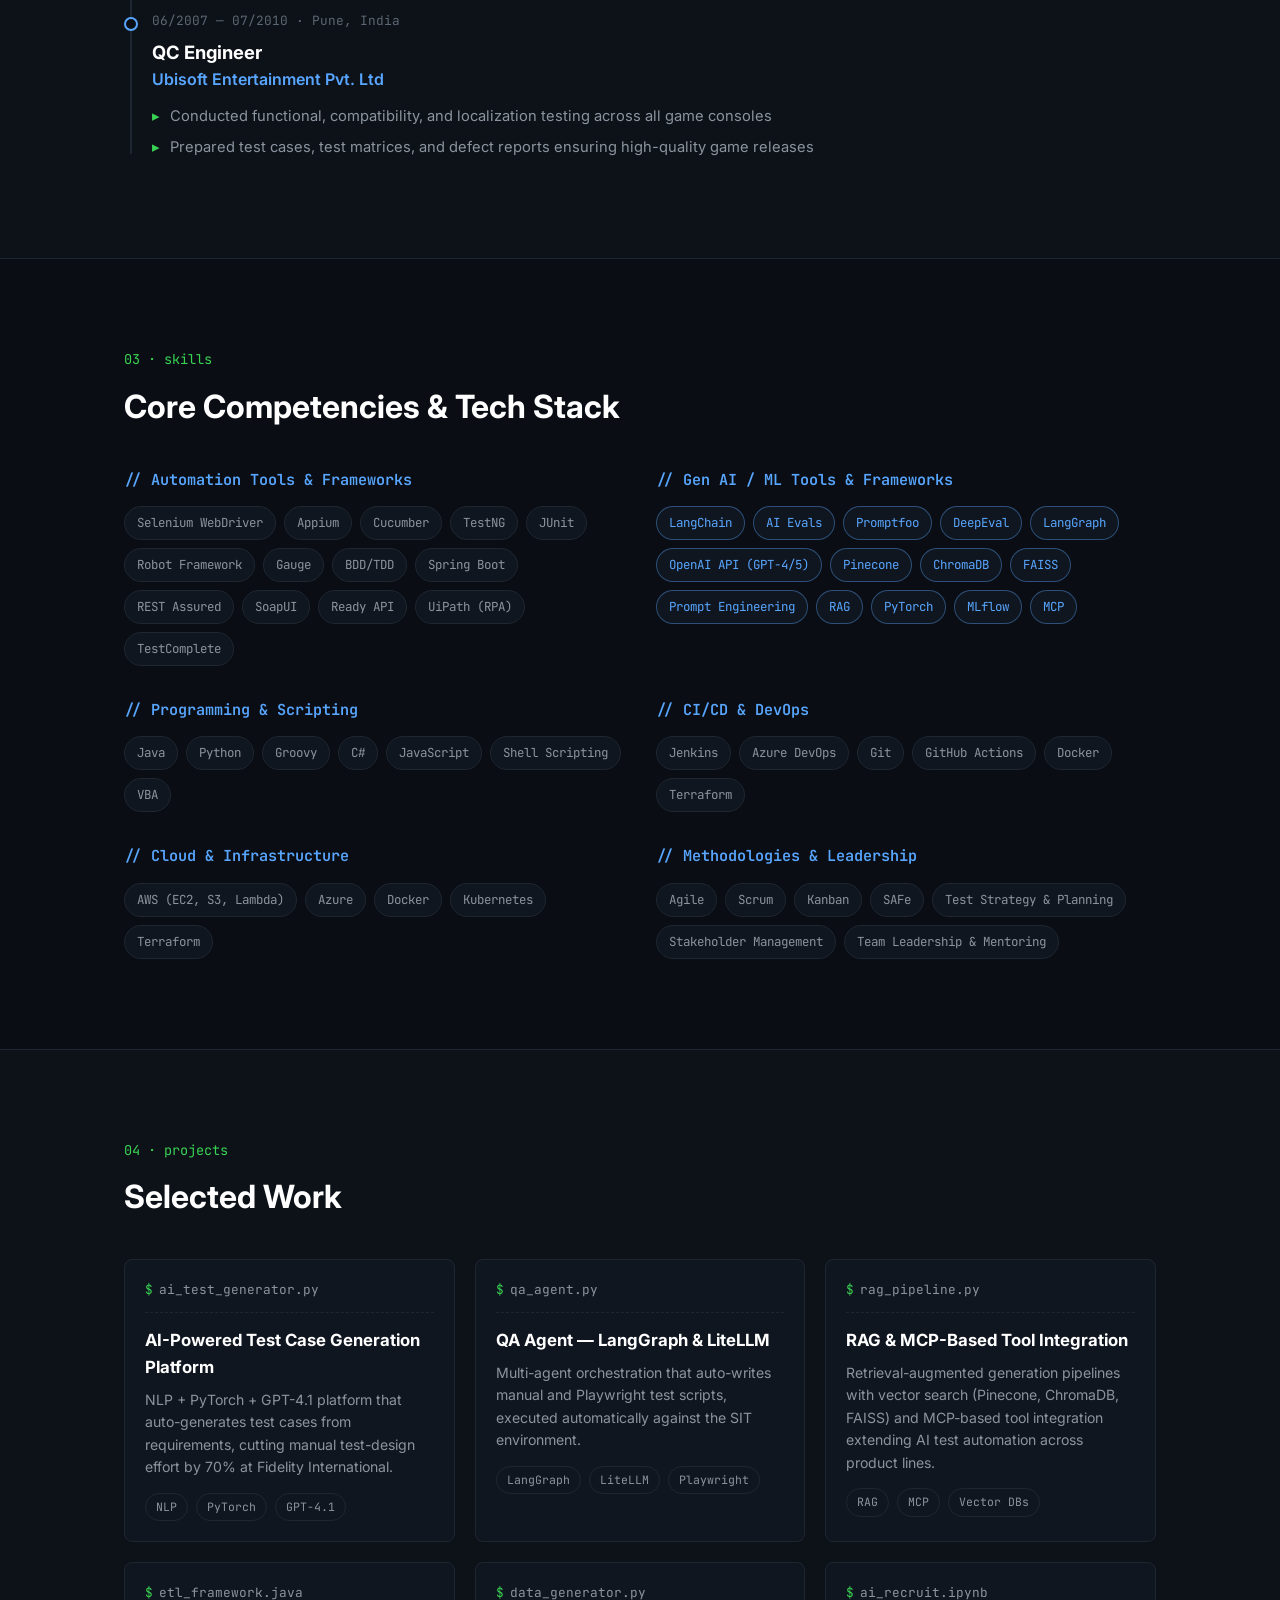
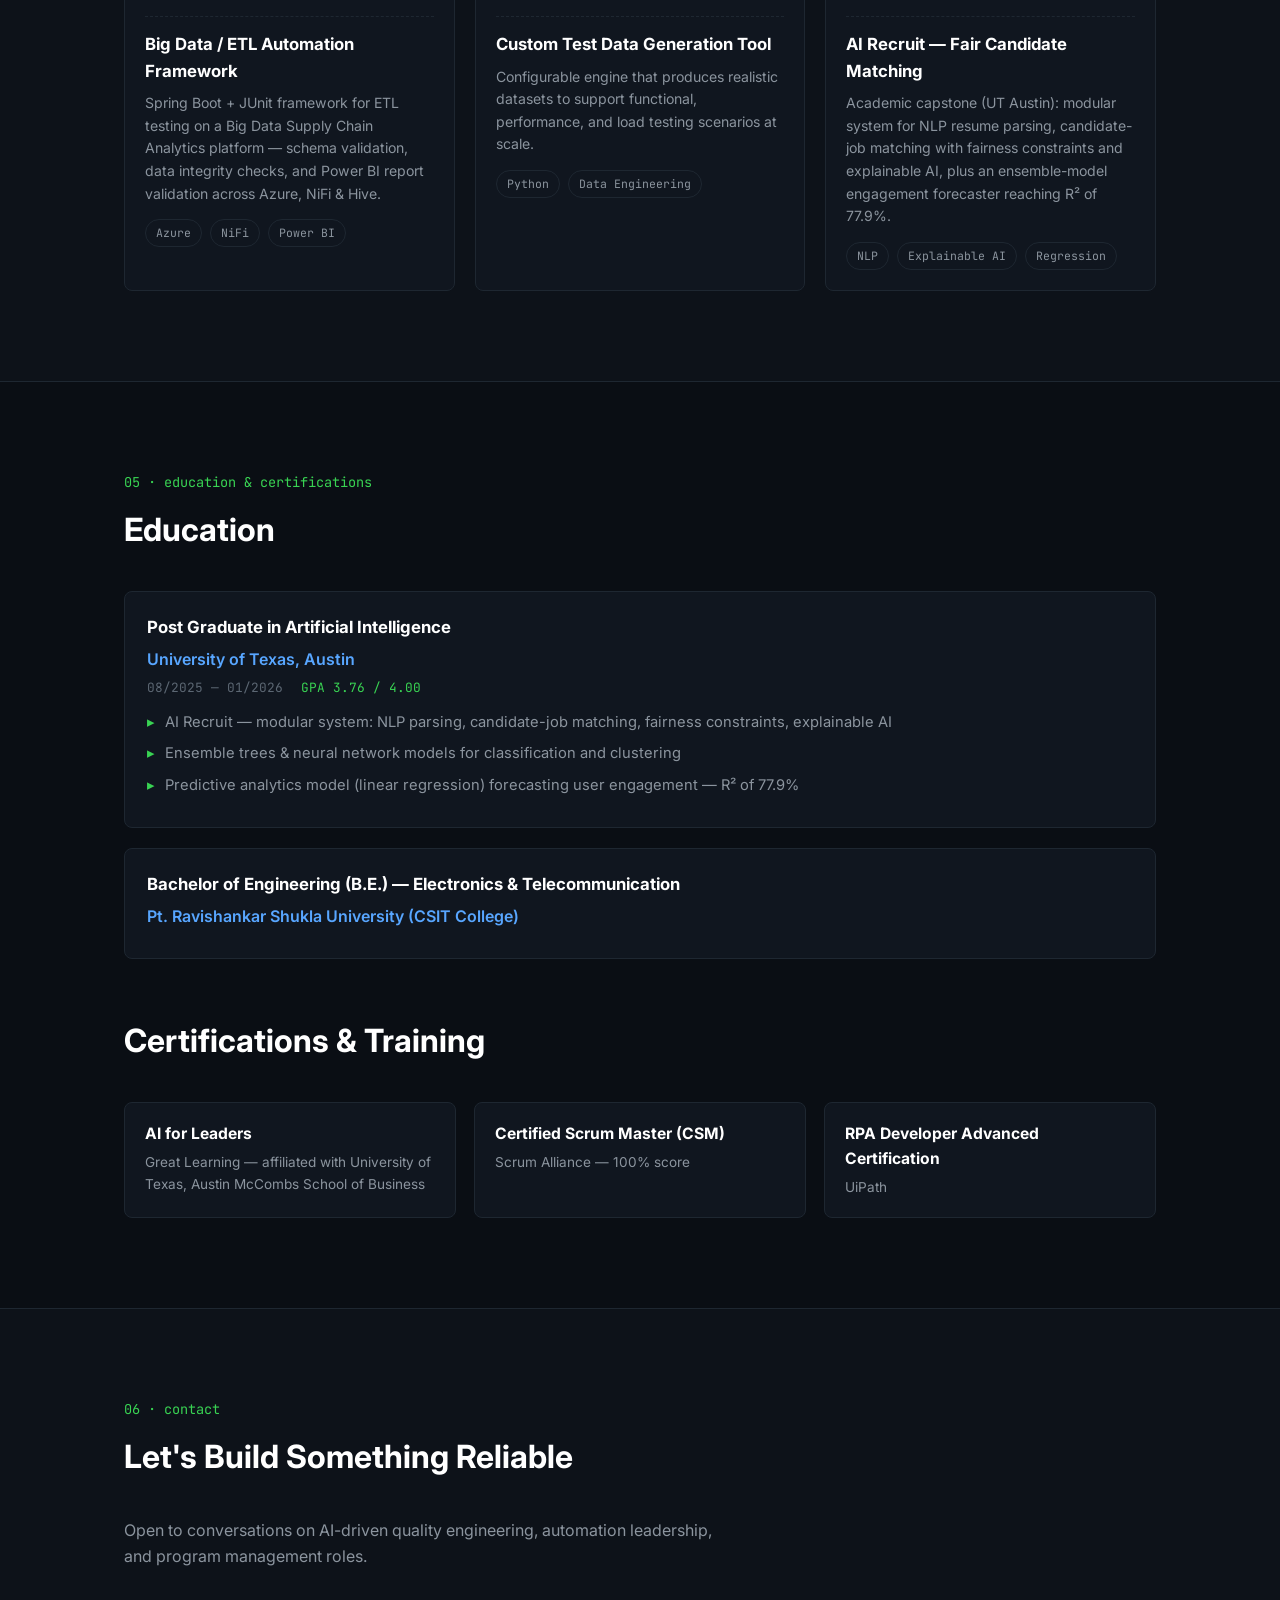
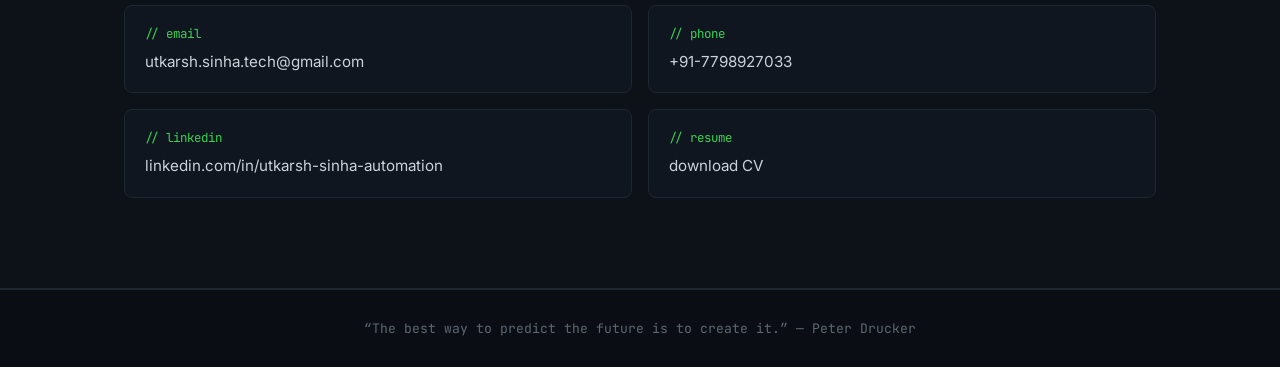
==== commit 0f7a4823: "Add applyJob.md, update skill tags in index.html, and enhance Playwright config for local testing" ====
--- a/index.html
+++ b/index.html
@@ -260,7 +260,9 @@
       <div class="skill-group">
         <h3 class="skill-cat">// Gen AI / ML Tools &amp; Frameworks</h3>
         <div class="tags">
-          <span class="tag tag-accent">LangChain</span><span class="tag tag-accent">LangGraph</span>
+          <span class="tag tag-accent">LangChain</span><span class="tag tag-accent">AI Evals</span>
+          <span class="tag tag-accent">Promptfoo</span><span class="tag tag-accent">DeepEval</span>
+          <span class="tag tag-accent">LangGraph</span>
           <span class="tag tag-accent">OpenAI API (GPT-4/5)</span><span class="tag tag-accent">Pinecone</span>
           <span class="tag tag-accent">ChromaDB</span><span class="tag tag-accent">FAISS</span>
           <span class="tag tag-accent">Prompt Engineering</span><span class="tag tag-accent">RAG</span>
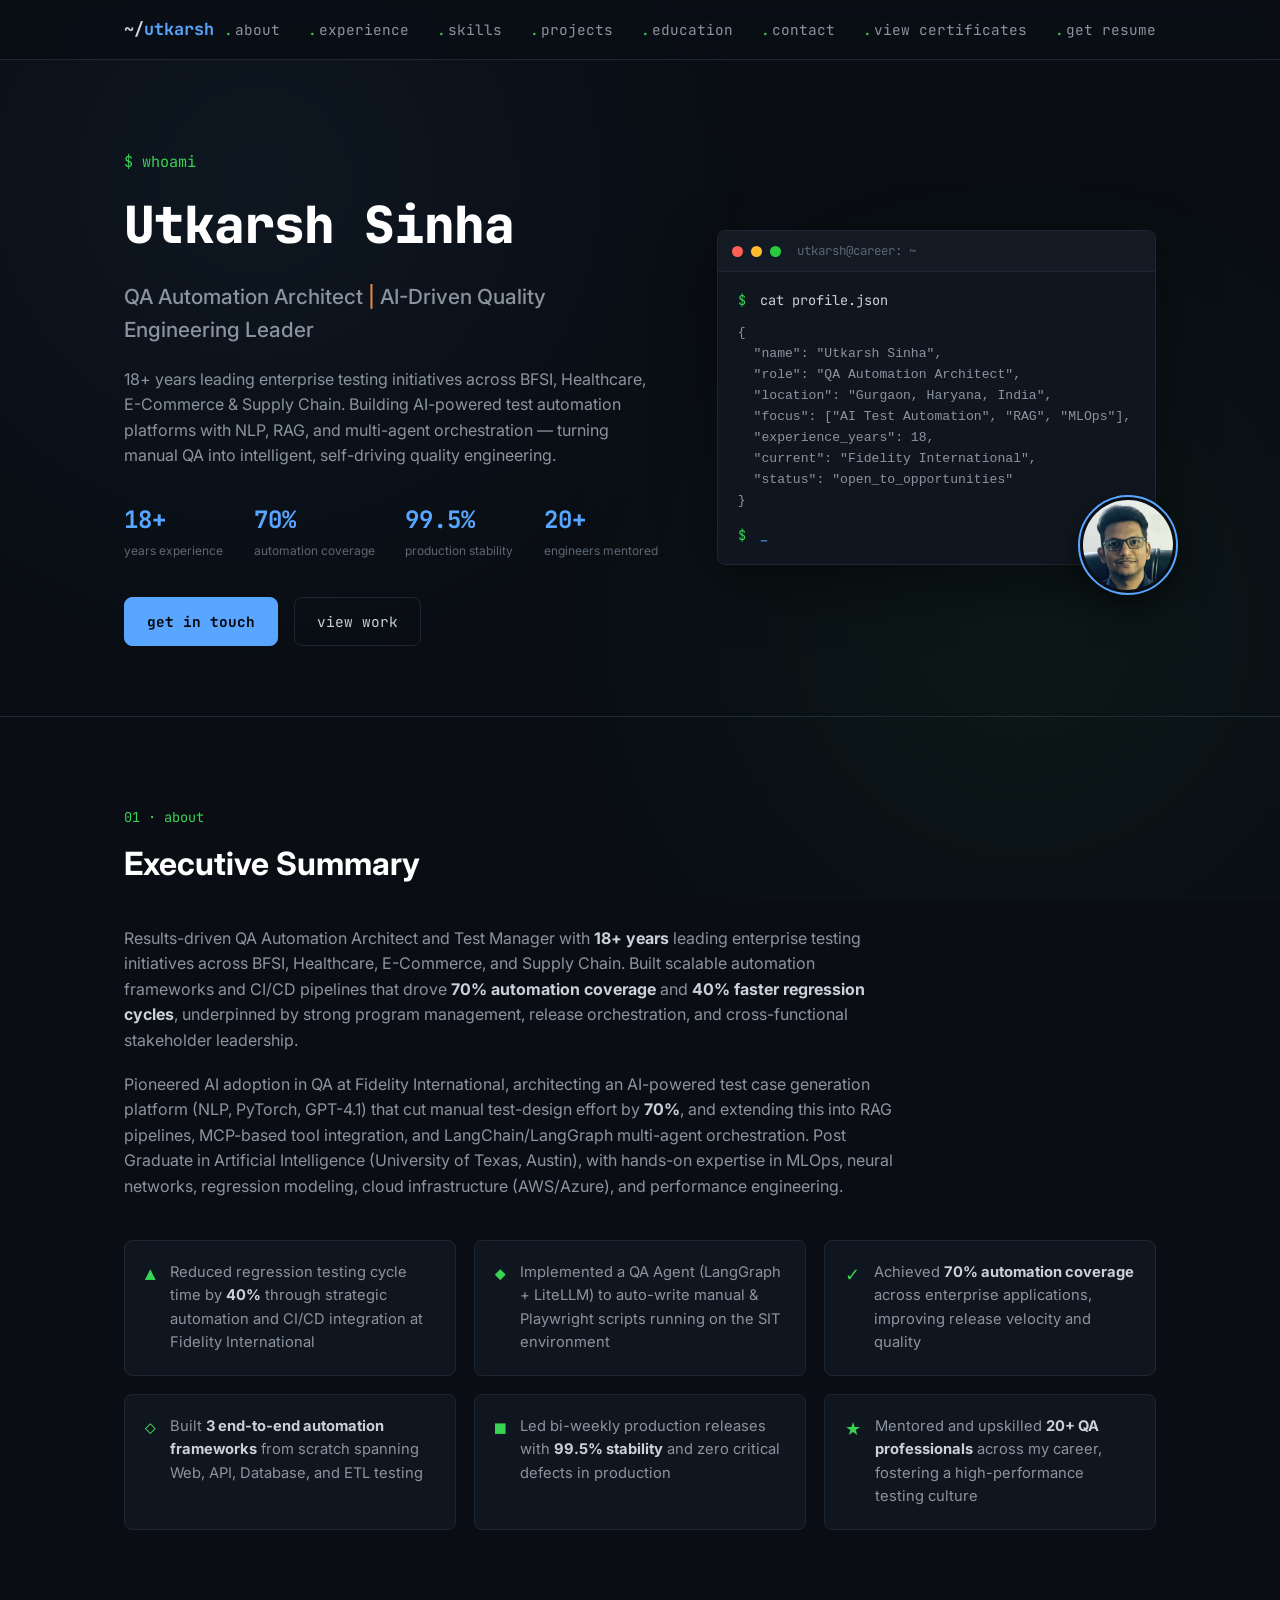
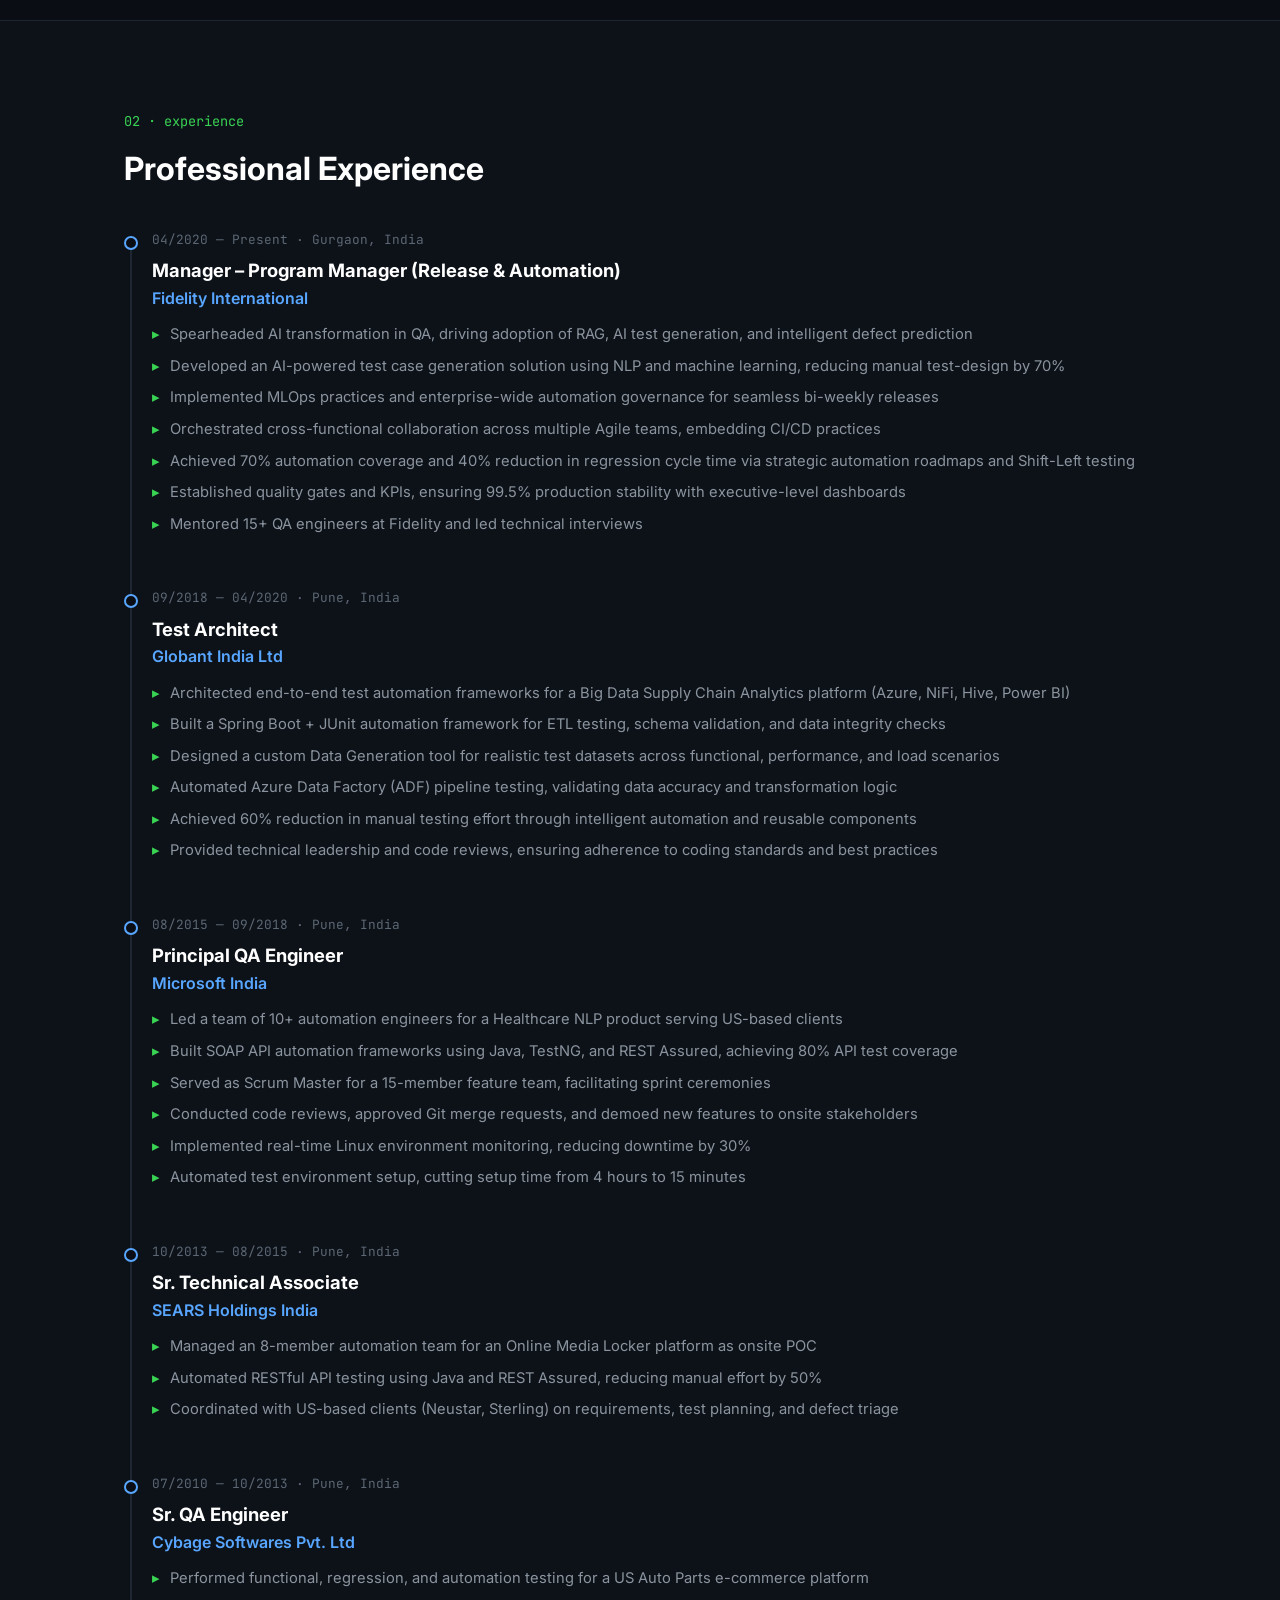
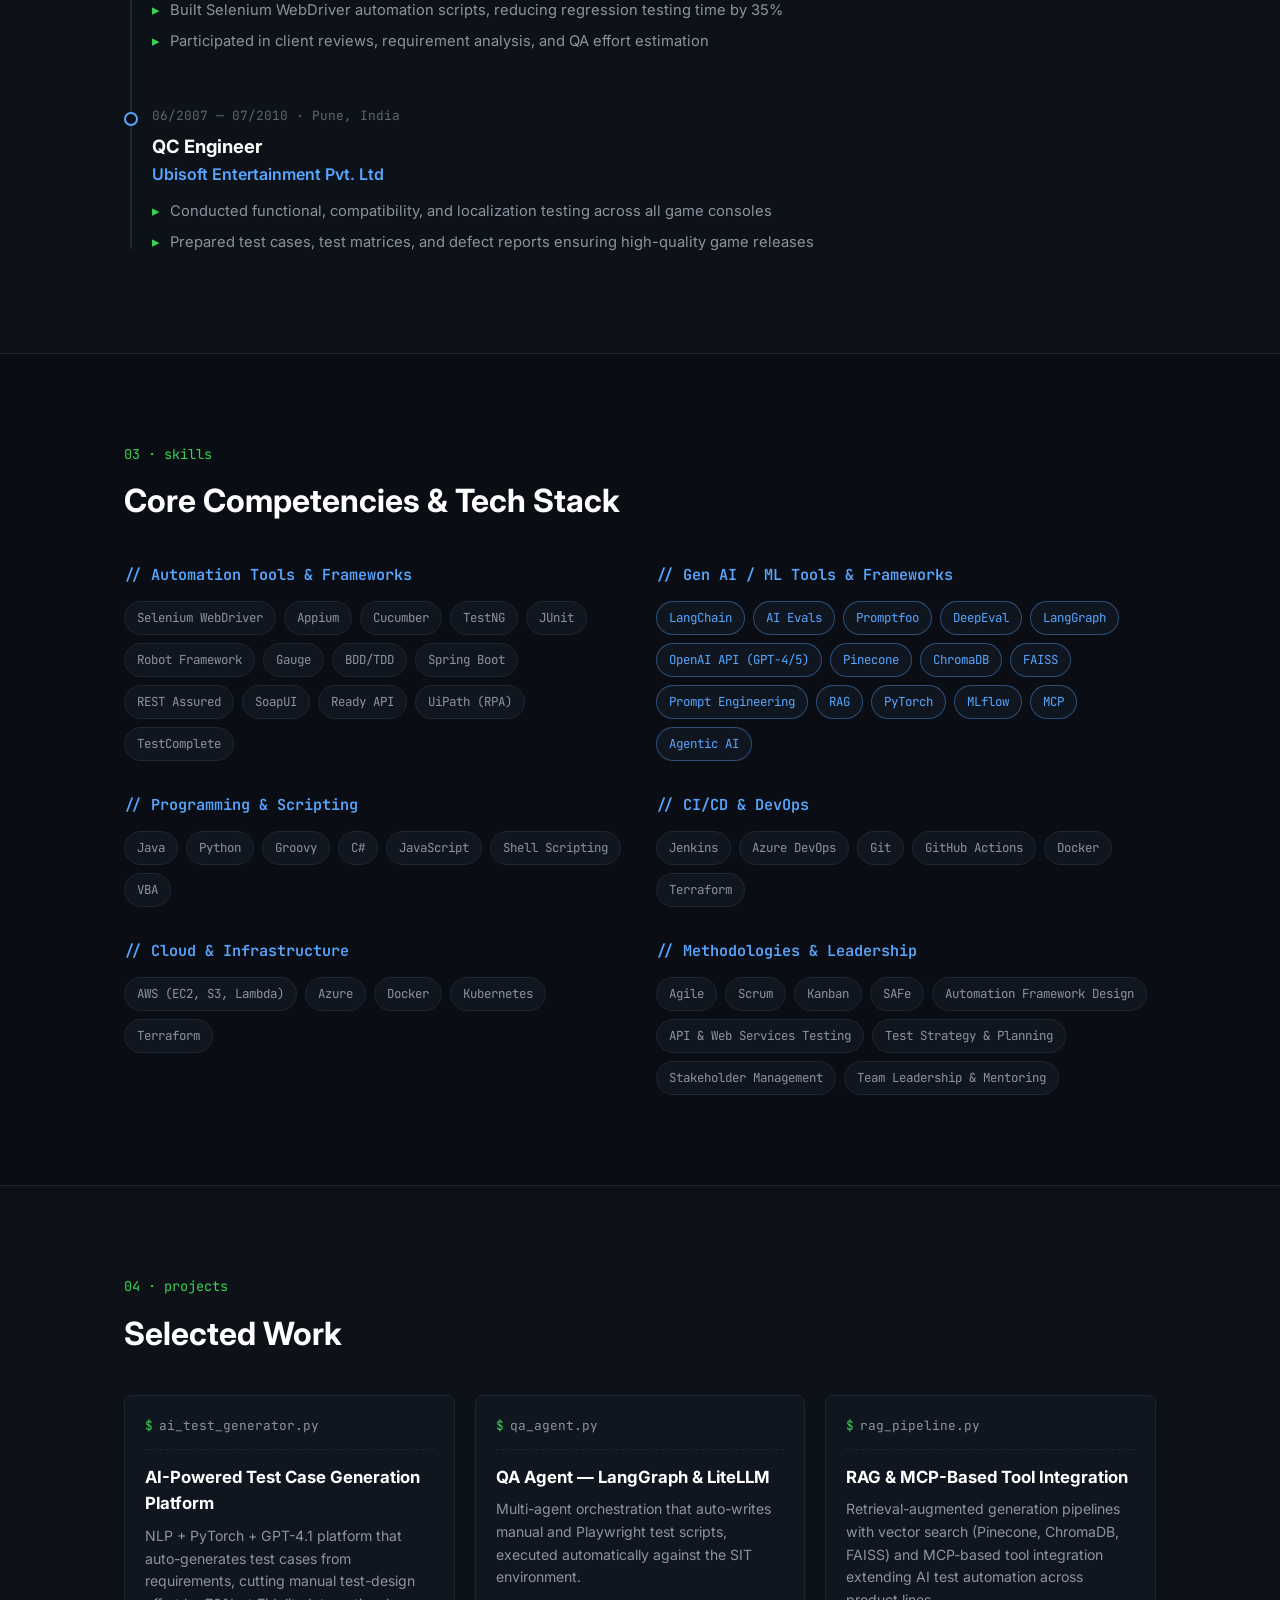
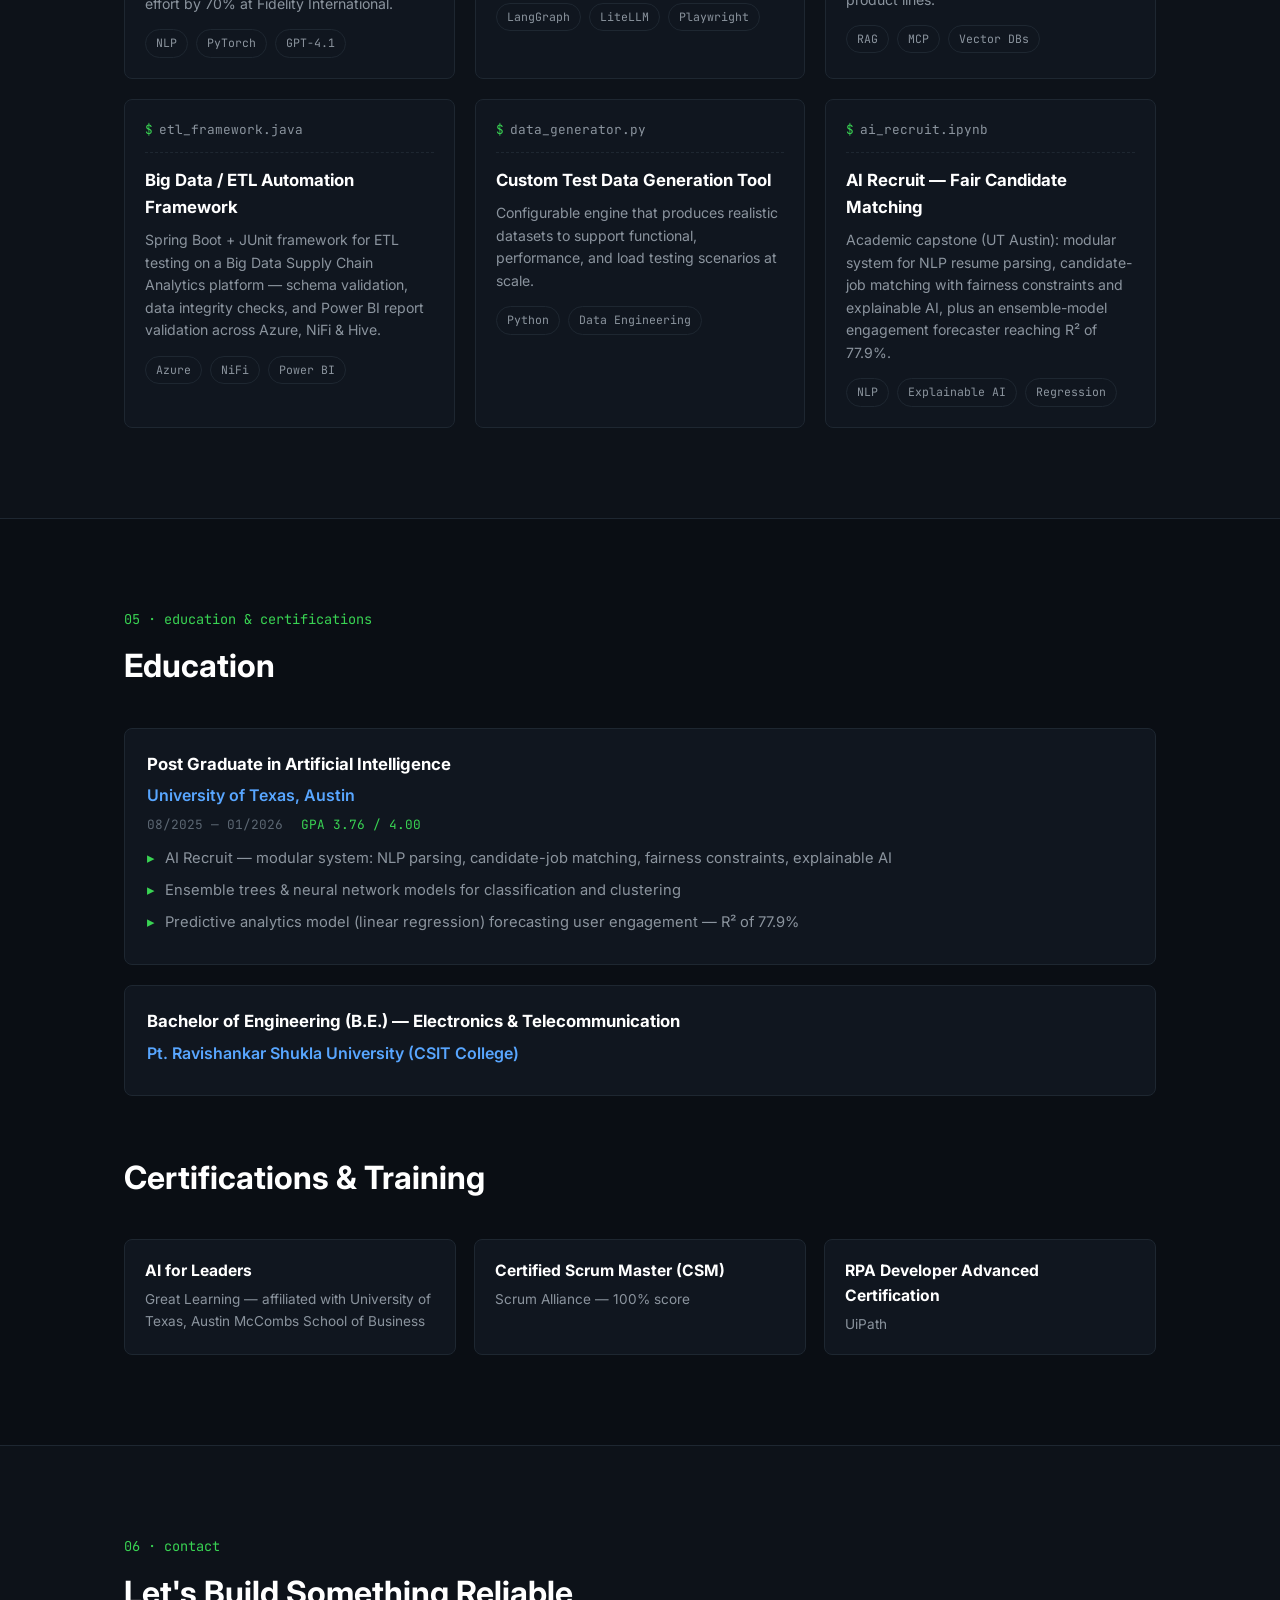
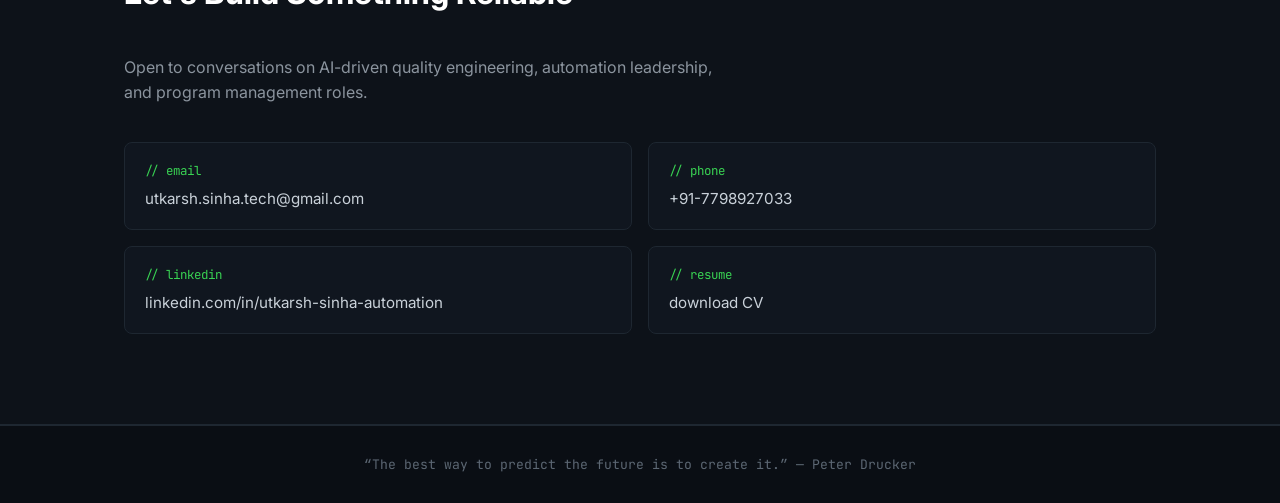
==== commit a377a6b6: "Comment out unused browser configurations in Playwright setup" ====
--- a/index.html
+++ b/index.html
@@ -175,6 +175,7 @@
             <li>Designed a custom Data Generation tool for realistic test datasets across functional, performance, and load scenarios</li>
             <li>Automated Azure Data Factory (ADF) pipeline testing, validating data accuracy and transformation logic</li>
             <li>Achieved 60% reduction in manual testing effort through intelligent automation and reusable components</li>
+            <li>Provided technical leadership and code reviews, ensuring adherence to coding standards and best practices</li>
           </ul>
         </div>
       </div>
@@ -189,6 +190,7 @@
             <li>Led a team of 10+ automation engineers for a Healthcare NLP product serving US-based clients</li>
             <li>Built SOAP API automation frameworks using Java, TestNG, and REST Assured, achieving 80% API test coverage</li>
             <li>Served as Scrum Master for a 15-member feature team, facilitating sprint ceremonies</li>
+            <li>Conducted code reviews, approved Git merge requests, and demoed new features to onsite stakeholders</li>
             <li>Implemented real-time Linux environment monitoring, reducing downtime by 30%</li>
             <li>Automated test environment setup, cutting setup time from 4 hours to 15 minutes</li>
           </ul>
@@ -218,6 +220,7 @@
           <ul class="tl-list">
             <li>Performed functional, regression, and automation testing for a US Auto Parts e-commerce platform</li>
             <li>Built Selenium WebDriver automation scripts, reducing regression testing time by 35%</li>
+            <li>Participated in client reviews, requirement analysis, and QA effort estimation</li>
           </ul>
         </div>
       </div>
@@ -267,7 +270,7 @@
           <span class="tag tag-accent">ChromaDB</span><span class="tag tag-accent">FAISS</span>
           <span class="tag tag-accent">Prompt Engineering</span><span class="tag tag-accent">RAG</span>
           <span class="tag tag-accent">PyTorch</span><span class="tag tag-accent">MLflow</span>
-          <span class="tag tag-accent">MCP</span>
+          <span class="tag tag-accent">MCP</span><span class="tag tag-accent">Agentic AI</span>
         </div>
       </div>
 
@@ -300,6 +303,7 @@
         <h3 class="skill-cat">// Methodologies &amp; Leadership</h3>
         <div class="tags">
           <span class="tag">Agile</span><span class="tag">Scrum</span><span class="tag">Kanban</span><span class="tag">SAFe</span>
+          <span class="tag">Automation Framework Design</span><span class="tag">API &amp; Web Services Testing</span>
           <span class="tag">Test Strategy &amp; Planning</span><span class="tag">Stakeholder Management</span>
           <span class="tag">Team Leadership &amp; Mentoring</span>
         </div>
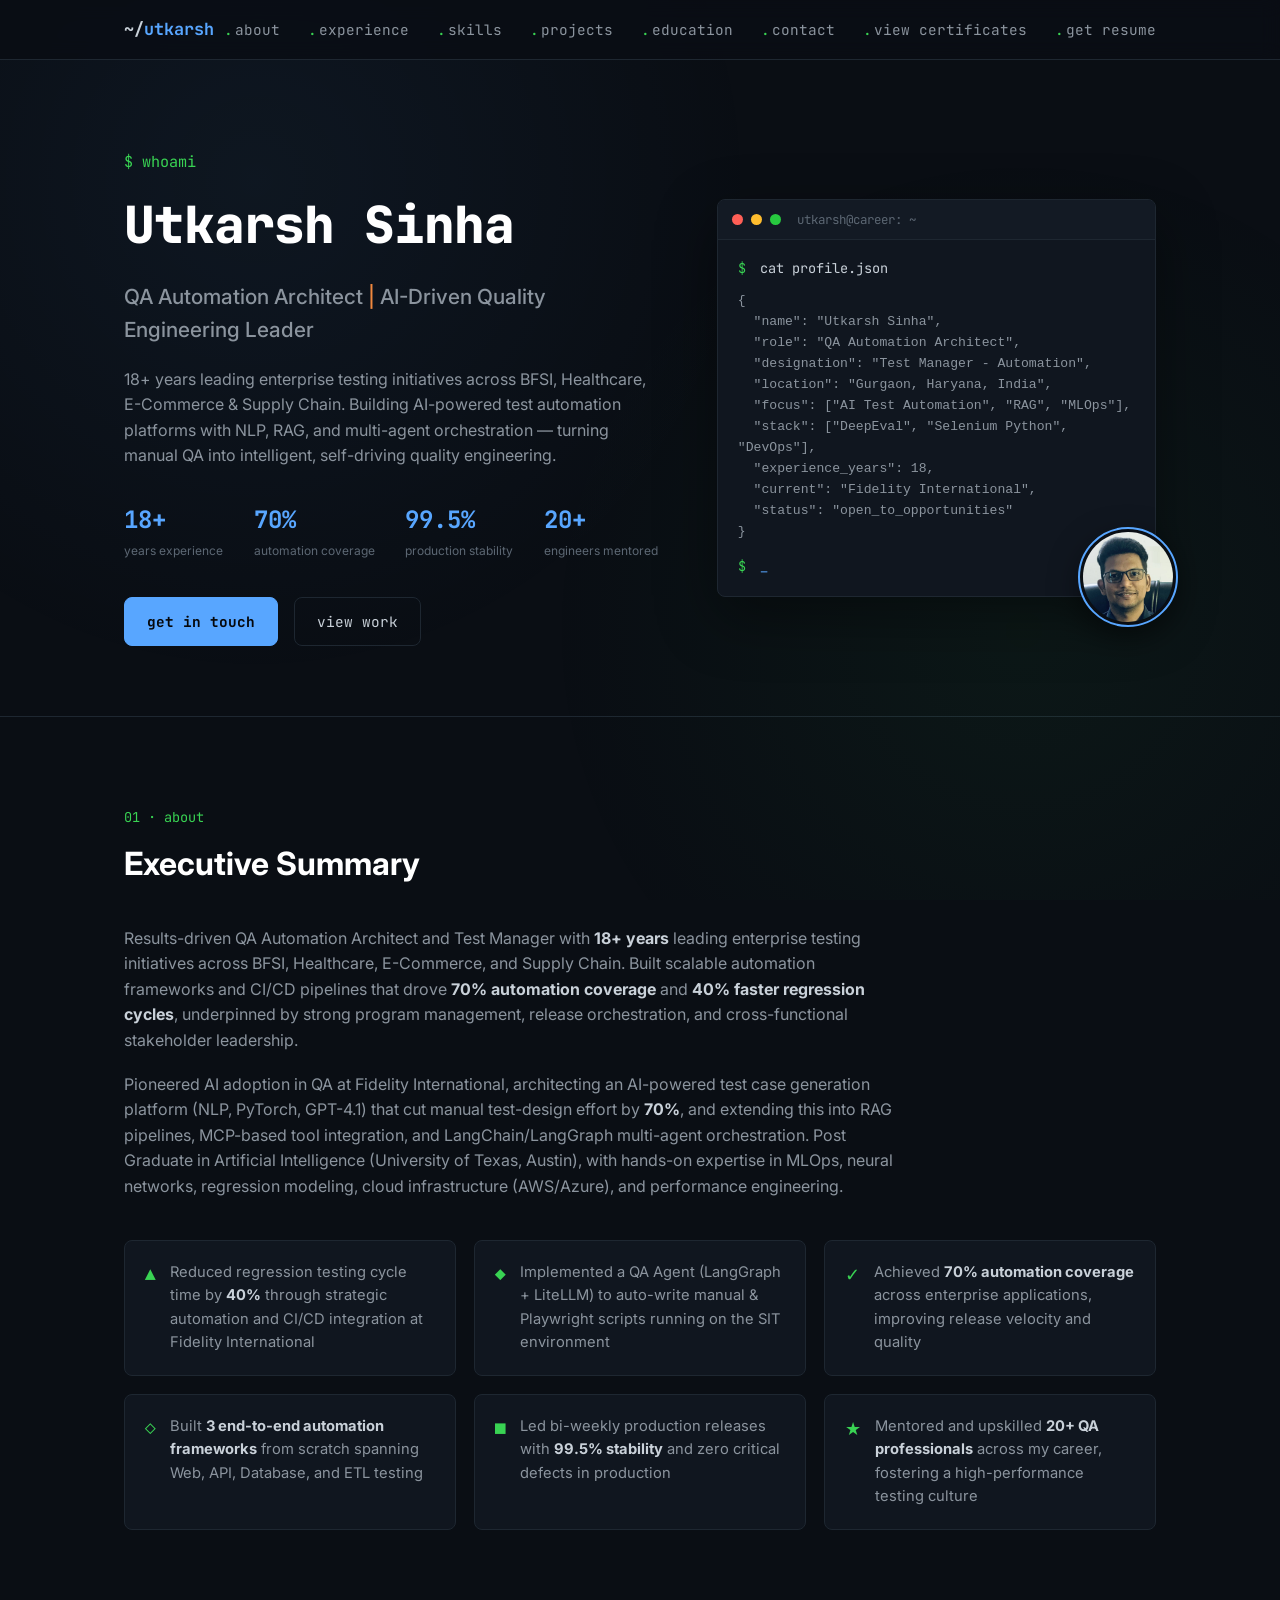
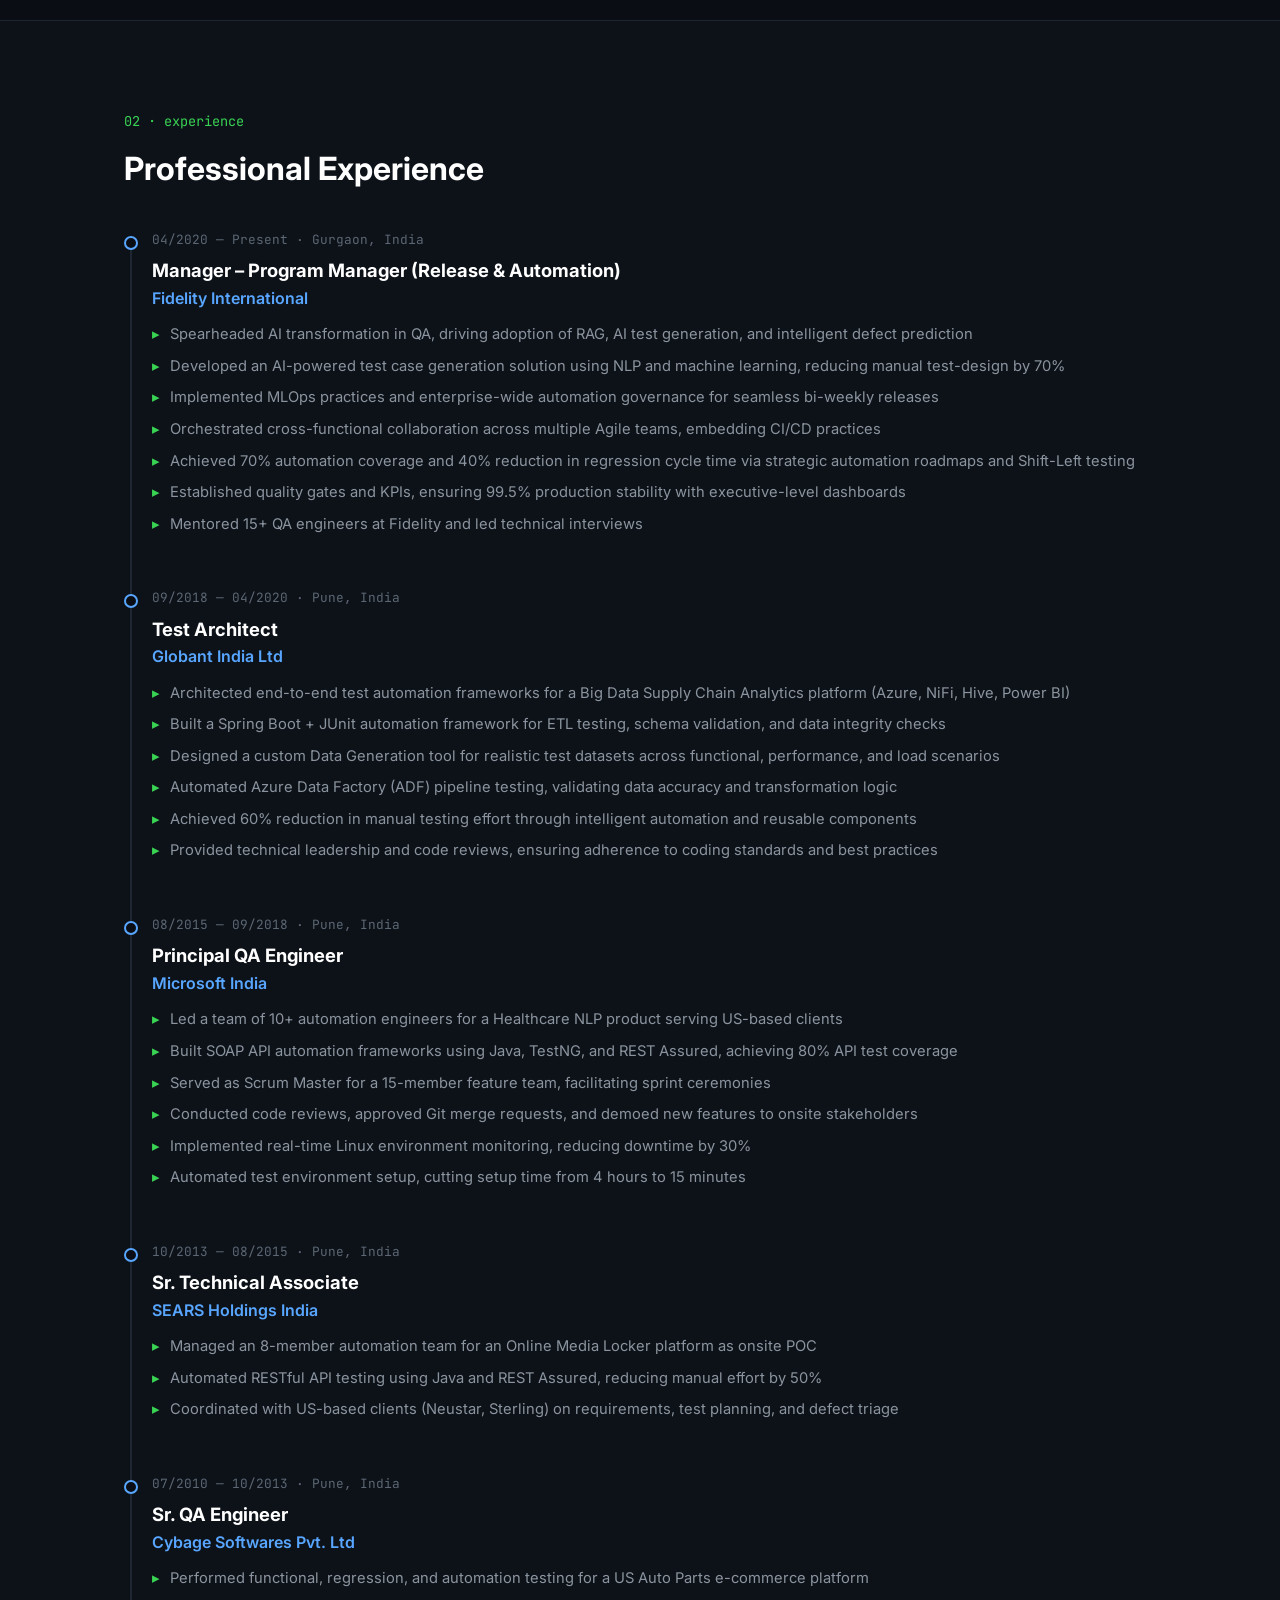
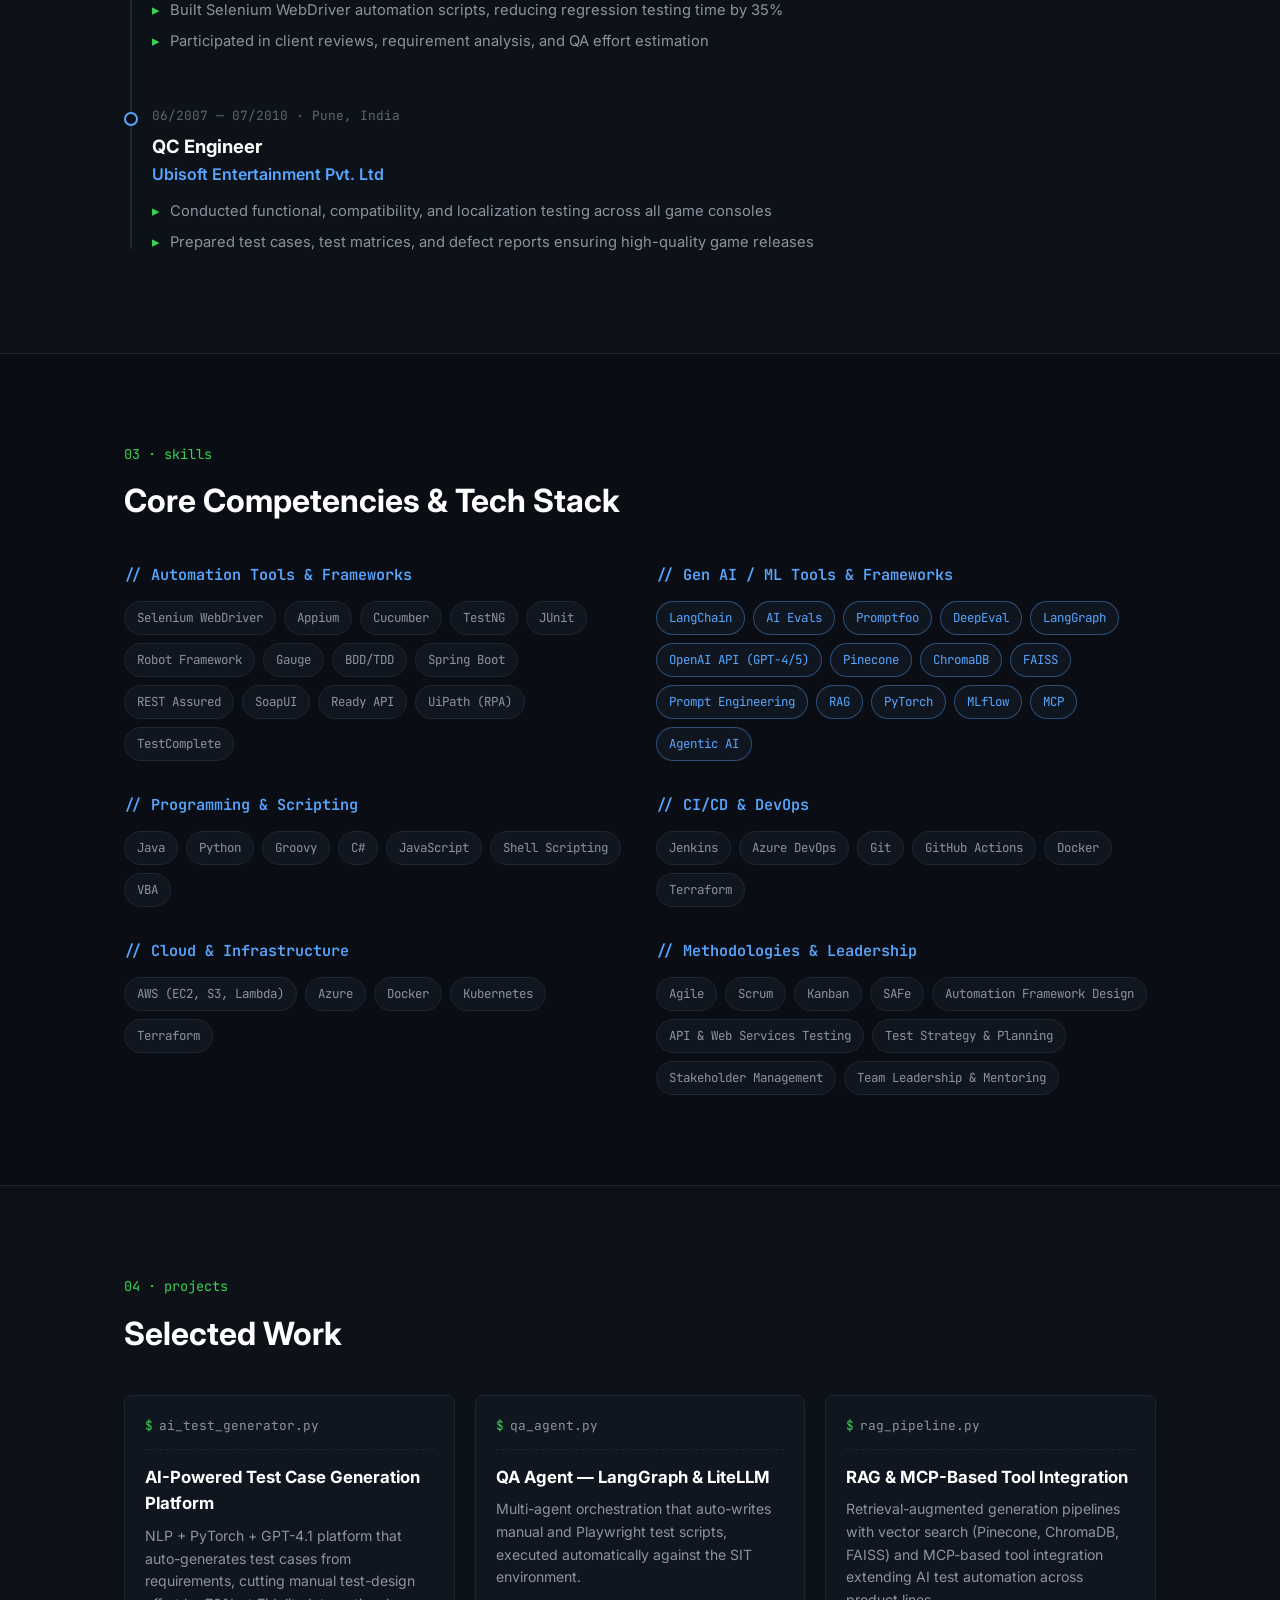
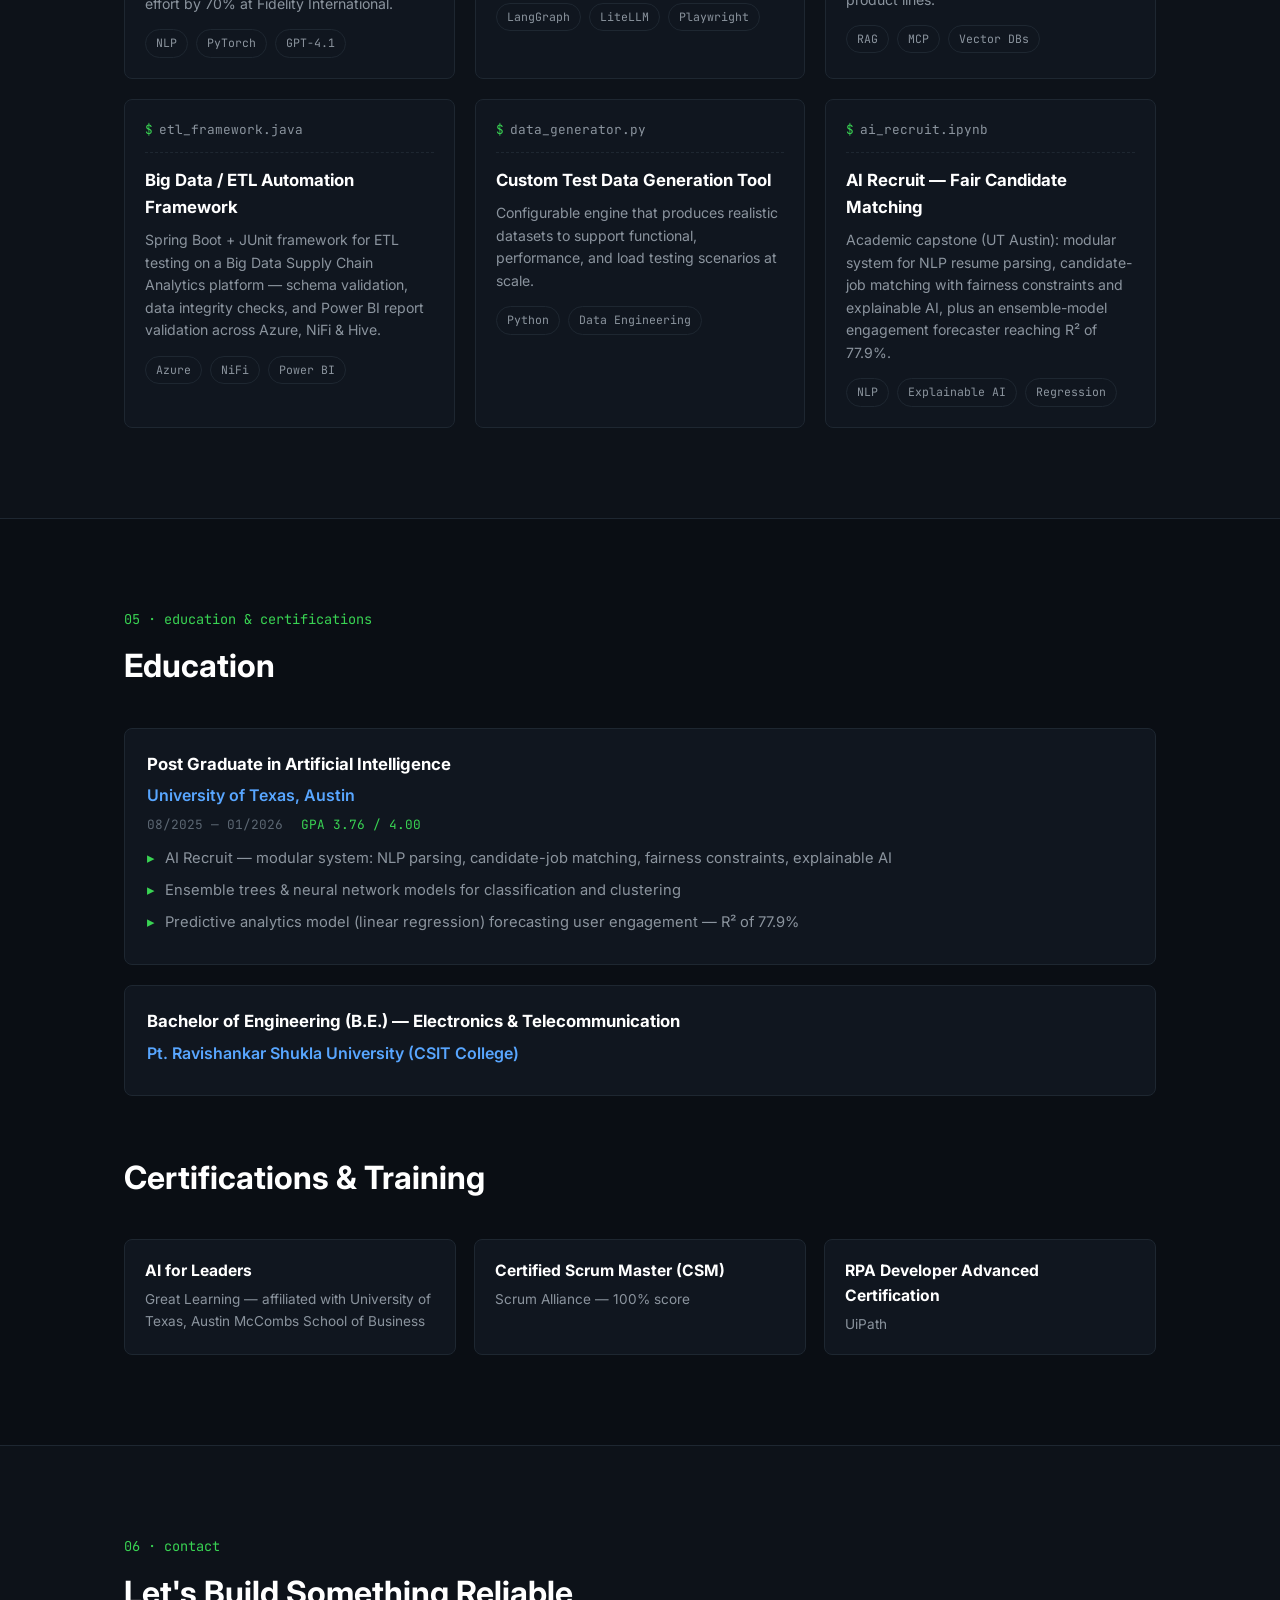
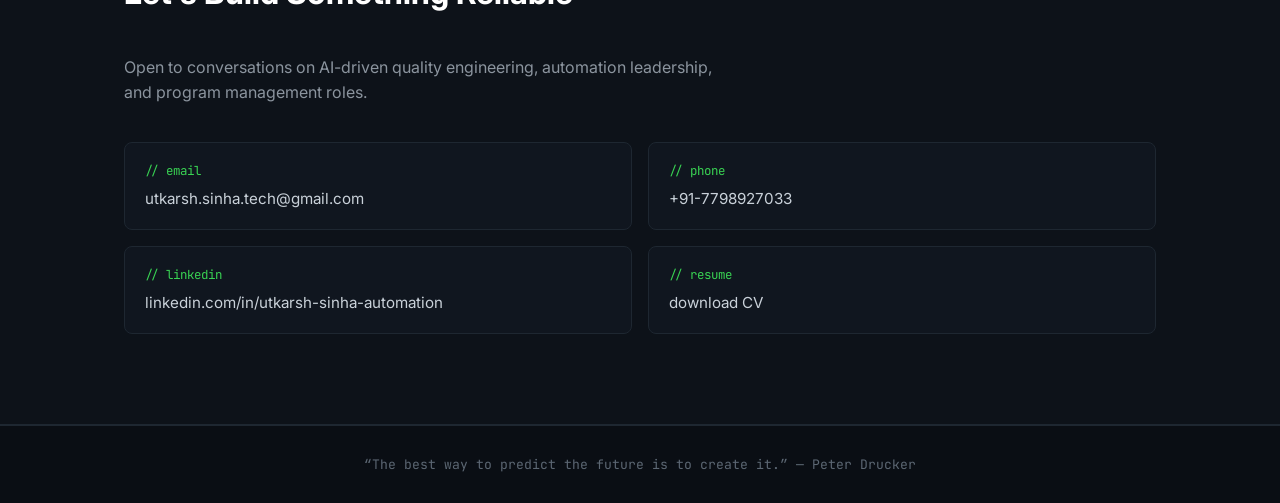
==== commit 86512526: "chore: automated commit after passing tests" ====
--- a/index.html
+++ b/index.html
@@ -72,8 +72,10 @@
           <pre class="terminal-output">{
   "name": "Utkarsh Sinha",
   "role": "QA Automation Architect",
+  "designation": "Test Manager - Automation",
   "location": "Gurgaon, Haryana, India",
   "focus": ["AI Test Automation", "RAG", "MLOps"],
+  "stack": ["DeepEval", "Selenium Python", "DevOps"],
   "experience_years": 18,
   "current": "Fidelity International",
   "status": "open_to_opportunities"
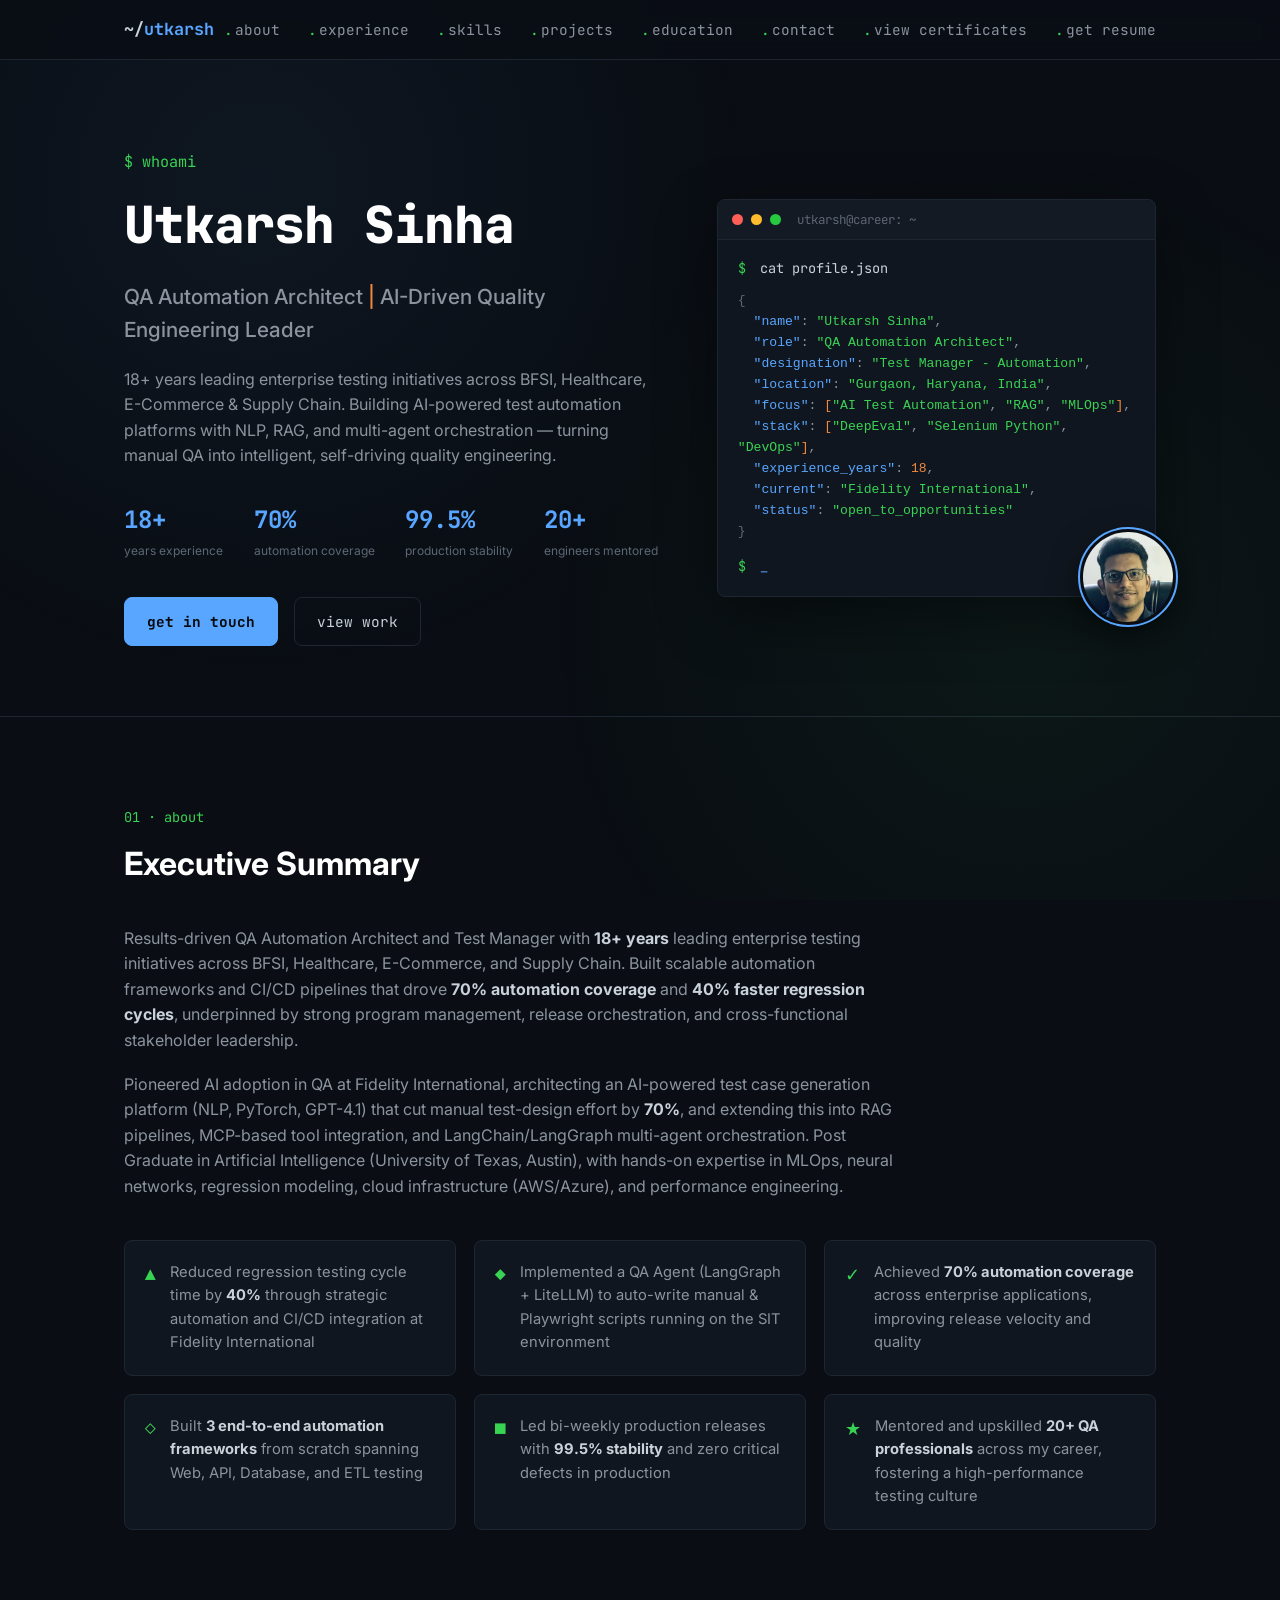
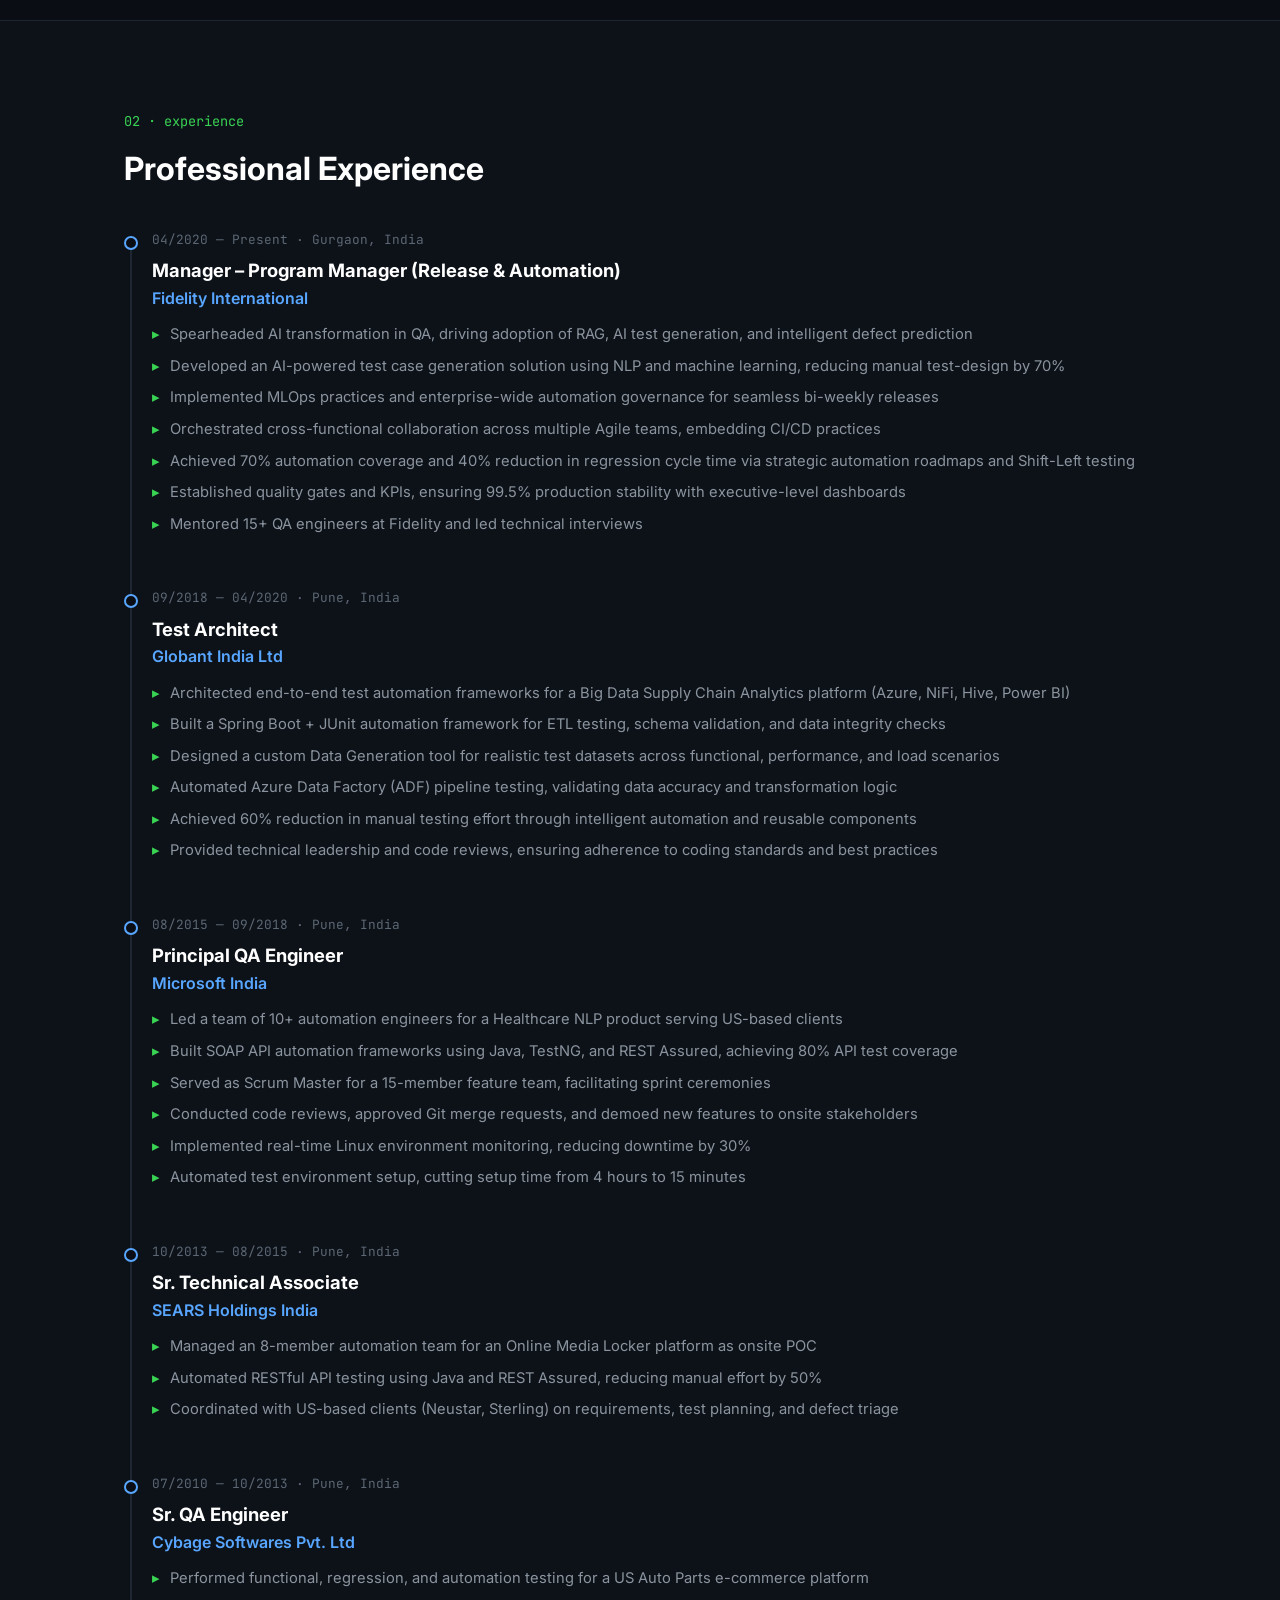
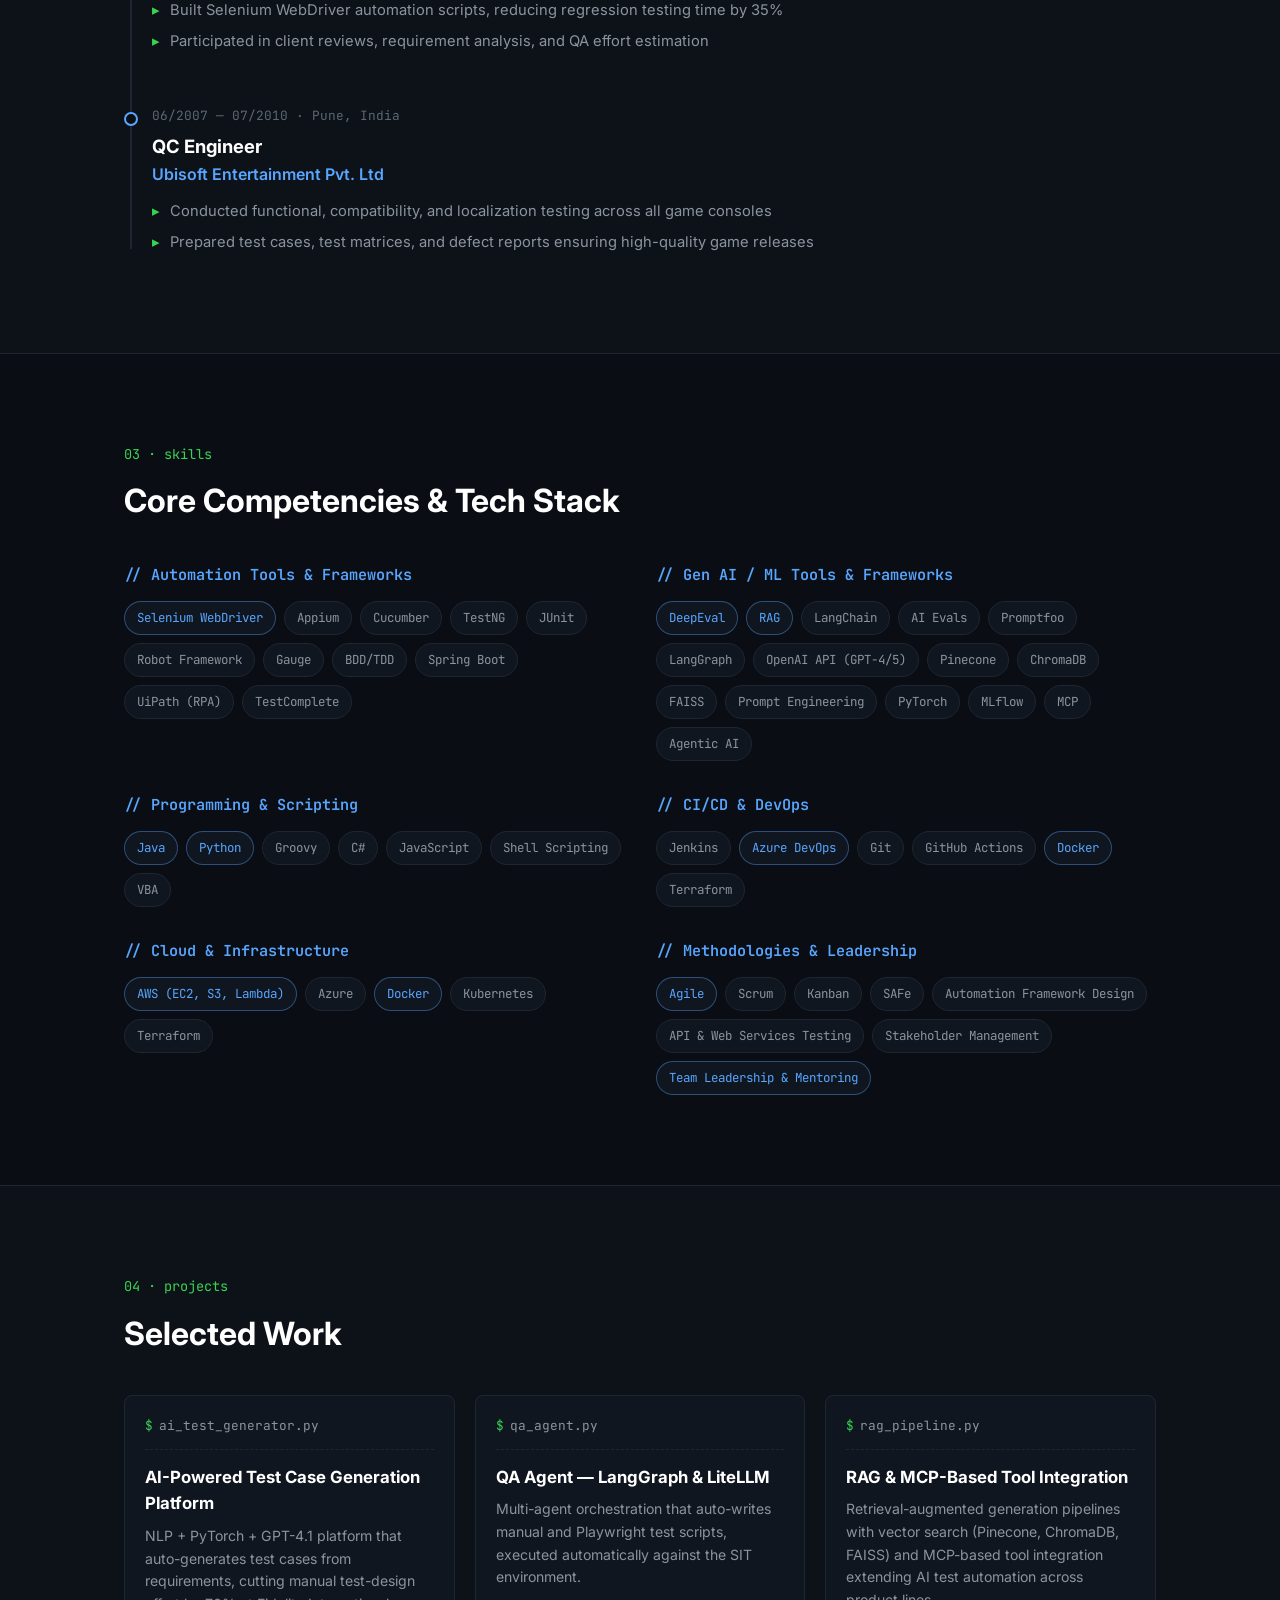
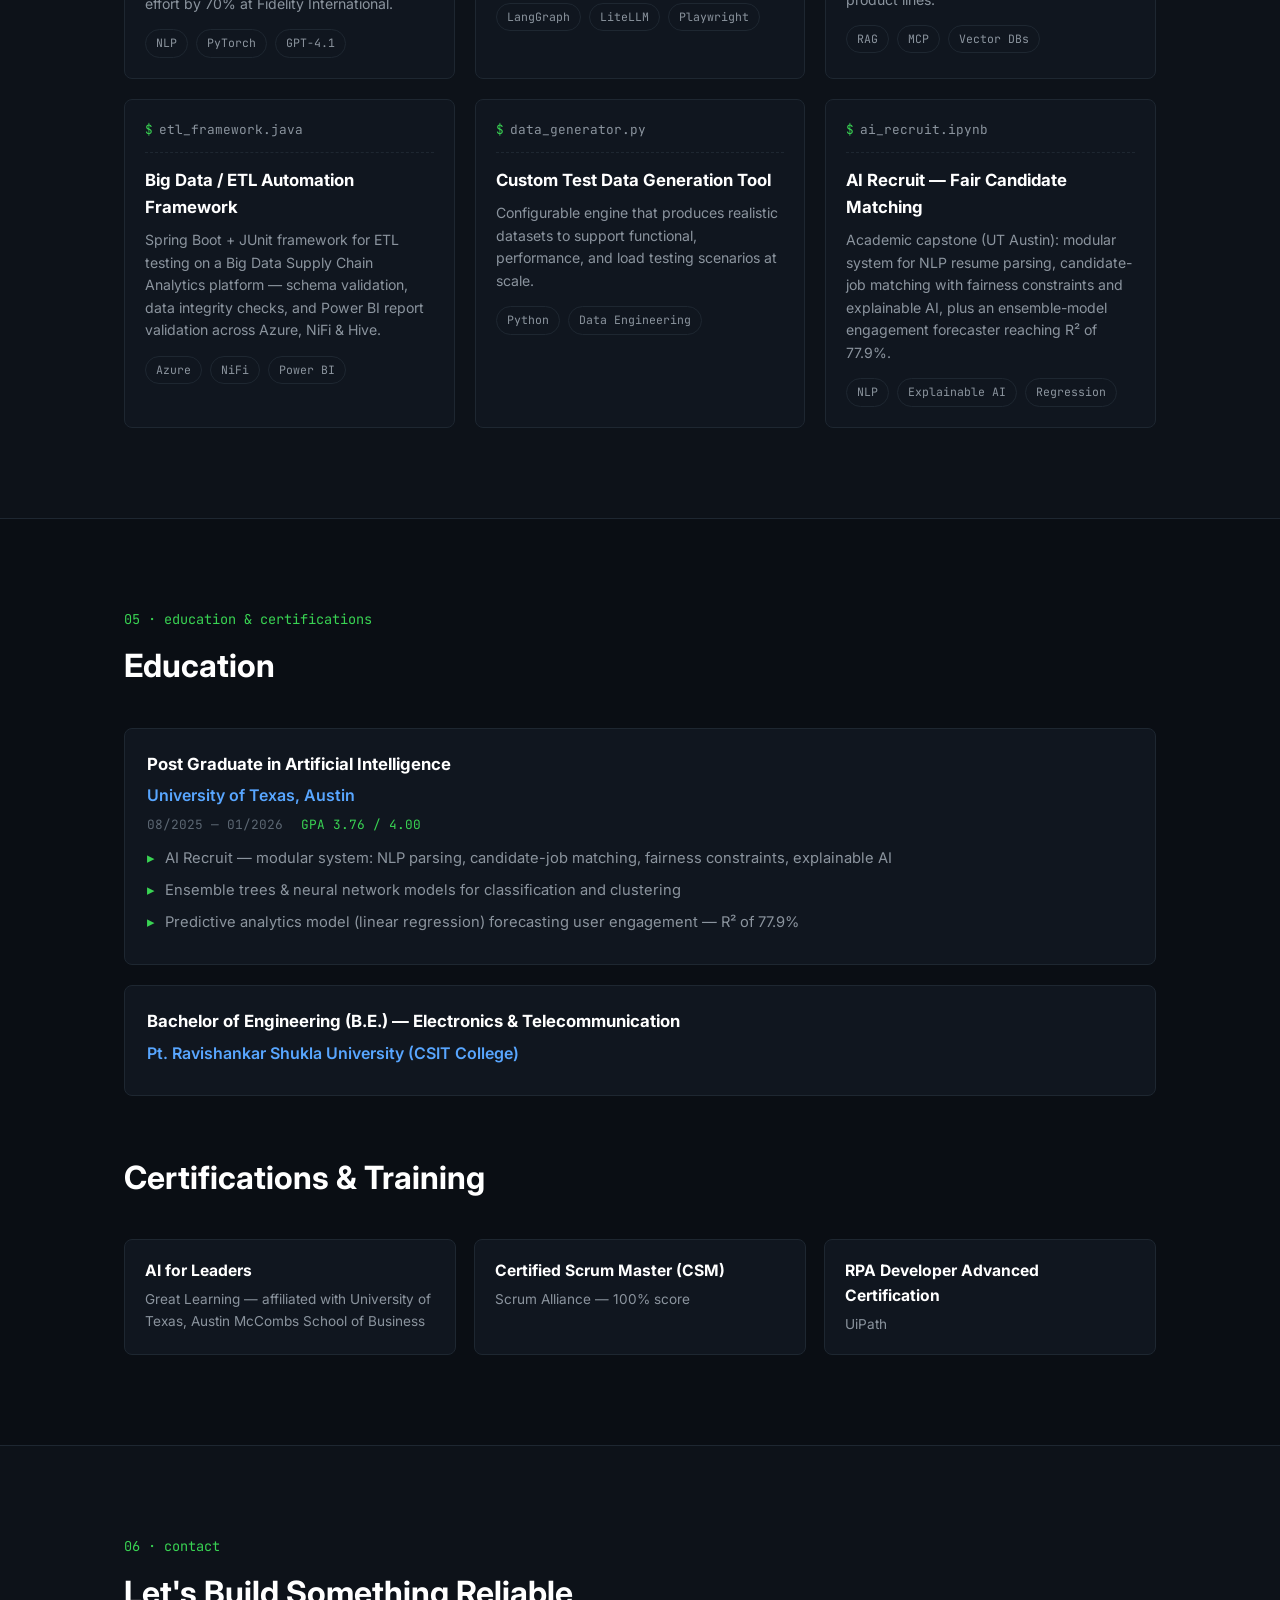
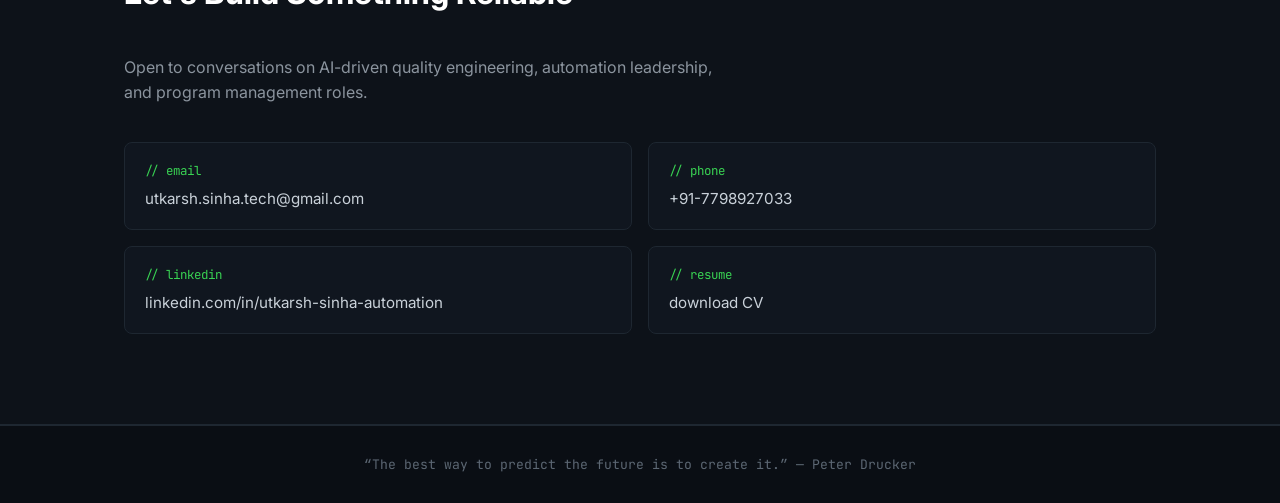
==== commit b76e5b33: "chore: automated commit after passing tests" ====
--- a/index.html
+++ b/index.html
@@ -69,17 +69,17 @@
         </div>
         <div class="terminal-body">
           <p><span class="prompt">$</span> cat profile.json</p>
-          <pre class="terminal-output">{
-  "name": "Utkarsh Sinha",
-  "role": "QA Automation Architect",
-  "designation": "Test Manager - Automation",
-  "location": "Gurgaon, Haryana, India",
-  "focus": ["AI Test Automation", "RAG", "MLOps"],
-  "stack": ["DeepEval", "Selenium Python", "DevOps"],
-  "experience_years": 18,
-  "current": "Fidelity International",
-  "status": "open_to_opportunities"
-}</pre>
+          <pre class="terminal-output"><span class="json-brace">{</span>
+  <span class="json-key">"name"</span>: <span class="json-str">"Utkarsh Sinha"</span>,
+  <span class="json-key">"role"</span>: <span class="json-str">"QA Automation Architect"</span>,
+  <span class="json-key">"designation"</span>: <span class="json-str">"Test Manager - Automation"</span>,
+  <span class="json-key">"location"</span>: <span class="json-str">"Gurgaon, Haryana, India"</span>,
+  <span class="json-key">"focus"</span>: <span class="json-bracket">[</span><span class="json-str">"AI Test Automation"</span>, <span class="json-str">"RAG"</span>, <span class="json-str">"MLOps"</span><span class="json-bracket">]</span>,
+  <span class="json-key">"stack"</span>: <span class="json-bracket">[</span><span class="json-str">"DeepEval"</span>, <span class="json-str">"Selenium Python"</span>, <span class="json-str">"DevOps"</span><span class="json-bracket">]</span>,
+  <span class="json-key">"experience_years"</span>: <span class="json-num">18</span>,
+  <span class="json-key">"current"</span>: <span class="json-str">"Fidelity International"</span>,
+  <span class="json-key">"status"</span>: <span class="json-str">"open_to_opportunities"</span>
+<span class="json-brace">}</span></pre>
           <p class="blink-line"><span class="prompt">$</span> <span class="cursor">_</span></p>
         </div>
       </div>
@@ -254,10 +254,10 @@
       <div class="skill-group">
         <h3 class="skill-cat">// Automation Tools &amp; Frameworks</h3>
         <div class="tags">
-          <span class="tag">Selenium WebDriver</span><span class="tag">Appium</span><span class="tag">Cucumber</span>
+          <span class="tag tag-accent">Selenium WebDriver</span><span class="tag">Appium</span><span class="tag">Cucumber</span>
           <span class="tag">TestNG</span><span class="tag">JUnit</span><span class="tag">Robot Framework</span>
           <span class="tag">Gauge</span><span class="tag">BDD/TDD</span><span class="tag">Spring Boot</span>
-          <span class="tag">REST Assured</span><span class="tag">SoapUI</span><span class="tag">Ready API</span>
+
           <span class="tag">UiPath (RPA)</span><span class="tag">TestComplete</span>
         </div>
       </div>
@@ -265,21 +265,21 @@
       <div class="skill-group">
         <h3 class="skill-cat">// Gen AI / ML Tools &amp; Frameworks</h3>
         <div class="tags">
-          <span class="tag tag-accent">LangChain</span><span class="tag tag-accent">AI Evals</span>
-          <span class="tag tag-accent">Promptfoo</span><span class="tag tag-accent">DeepEval</span>
-          <span class="tag tag-accent">LangGraph</span>
-          <span class="tag tag-accent">OpenAI API (GPT-4/5)</span><span class="tag tag-accent">Pinecone</span>
-          <span class="tag tag-accent">ChromaDB</span><span class="tag tag-accent">FAISS</span>
-          <span class="tag tag-accent">Prompt Engineering</span><span class="tag tag-accent">RAG</span>
-          <span class="tag tag-accent">PyTorch</span><span class="tag tag-accent">MLflow</span>
-          <span class="tag tag-accent">MCP</span><span class="tag tag-accent">Agentic AI</span>
+          <span class="tag tag-accent">DeepEval</span><span class="tag tag-accent">RAG</span>
+          <span class="tag">LangChain</span><span class="tag">AI Evals</span>
+          <span class="tag">Promptfoo</span><span class="tag">LangGraph</span>
+          <span class="tag">OpenAI API (GPT-4/5)</span><span class="tag">Pinecone</span>
+          <span class="tag">ChromaDB</span><span class="tag">FAISS</span>
+          <span class="tag">Prompt Engineering</span>
+          <span class="tag">PyTorch</span><span class="tag">MLflow</span>
+          <span class="tag">MCP</span><span class="tag">Agentic AI</span>
         </div>
       </div>
 
       <div class="skill-group">
         <h3 class="skill-cat">// Programming &amp; Scripting</h3>
         <div class="tags">
-          <span class="tag">Java</span><span class="tag">Python</span><span class="tag">Groovy</span>
+          <span class="tag tag-accent">Java</span><span class="tag tag-accent">Python</span><span class="tag">Groovy</span>
           <span class="tag">C#</span><span class="tag">JavaScript</span><span class="tag">Shell Scripting</span>
           <span class="tag">VBA</span>
         </div>
@@ -288,26 +288,26 @@
       <div class="skill-group">
         <h3 class="skill-cat">// CI/CD &amp; DevOps</h3>
         <div class="tags">
-          <span class="tag">Jenkins</span><span class="tag">Azure DevOps</span><span class="tag">Git</span>
-          <span class="tag">GitHub Actions</span><span class="tag">Docker</span><span class="tag">Terraform</span>
+          <span class="tag">Jenkins</span><span class="tag tag-accent">Azure DevOps</span><span class="tag">Git</span>
+          <span class="tag">GitHub Actions</span><span class="tag tag-accent">Docker</span><span class="tag">Terraform</span>
         </div>
       </div>
 
       <div class="skill-group">
         <h3 class="skill-cat">// Cloud &amp; Infrastructure</h3>
         <div class="tags">
-          <span class="tag">AWS (EC2, S3, Lambda)</span><span class="tag">Azure</span>
-          <span class="tag">Docker</span><span class="tag">Kubernetes</span><span class="tag">Terraform</span>
+          <span class="tag tag-accent">AWS (EC2, S3, Lambda)</span><span class="tag">Azure</span>
+          <span class="tag tag-accent">Docker</span><span class="tag">Kubernetes</span><span class="tag">Terraform</span>
         </div>
       </div>
 
       <div class="skill-group">
         <h3 class="skill-cat">// Methodologies &amp; Leadership</h3>
         <div class="tags">
-          <span class="tag">Agile</span><span class="tag">Scrum</span><span class="tag">Kanban</span><span class="tag">SAFe</span>
+          <span class="tag tag-accent">Agile</span><span class="tag">Scrum</span><span class="tag">Kanban</span><span class="tag">SAFe</span>
           <span class="tag">Automation Framework Design</span><span class="tag">API &amp; Web Services Testing</span>
-          <span class="tag">Test Strategy &amp; Planning</span><span class="tag">Stakeholder Management</span>
-          <span class="tag">Team Leadership &amp; Mentoring</span>
+          <span class="tag">Stakeholder Management</span>
+          <span class="tag tag-accent">Team Leadership &amp; Mentoring</span>
         </div>
       </div>
     </div>
--- a/style.css
+++ b/style.css
@@ -190,6 +190,13 @@
   margin: 10px 0 14px;
   font-size: 0.82rem;
 }
+/* JSON syntax highlighting */
+.json-brace   { color: var(--text-muted); }
+.json-key     { color: var(--accent); }
+.json-str     { color: var(--accent-2); }
+.json-num     { color: var(--accent-3); }
+.json-bracket { color: var(--accent-3); }
+.json-bool    { color: #d2a8ff; }
 .cursor{ animation: blink 1s step-start infinite; color: var(--accent); }
 @keyframes blink{ 50%{ opacity: 0; } }
 
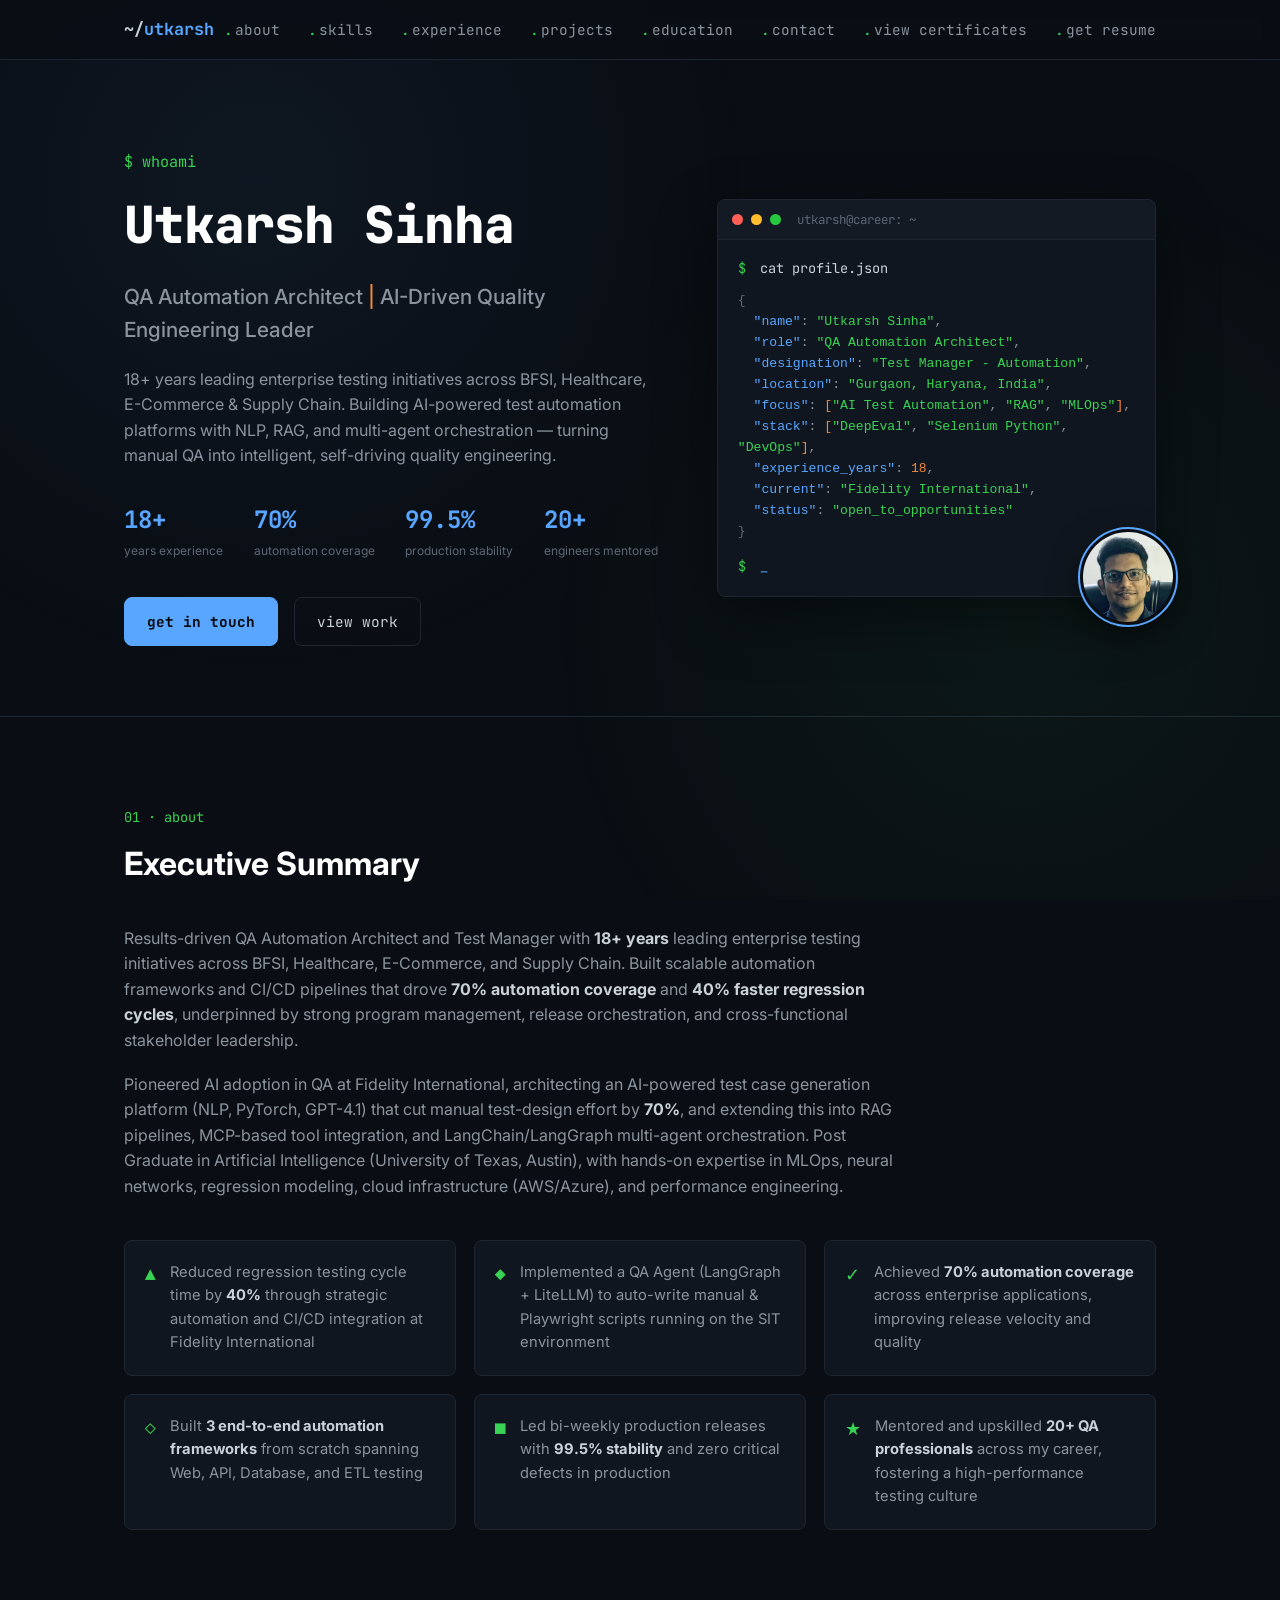
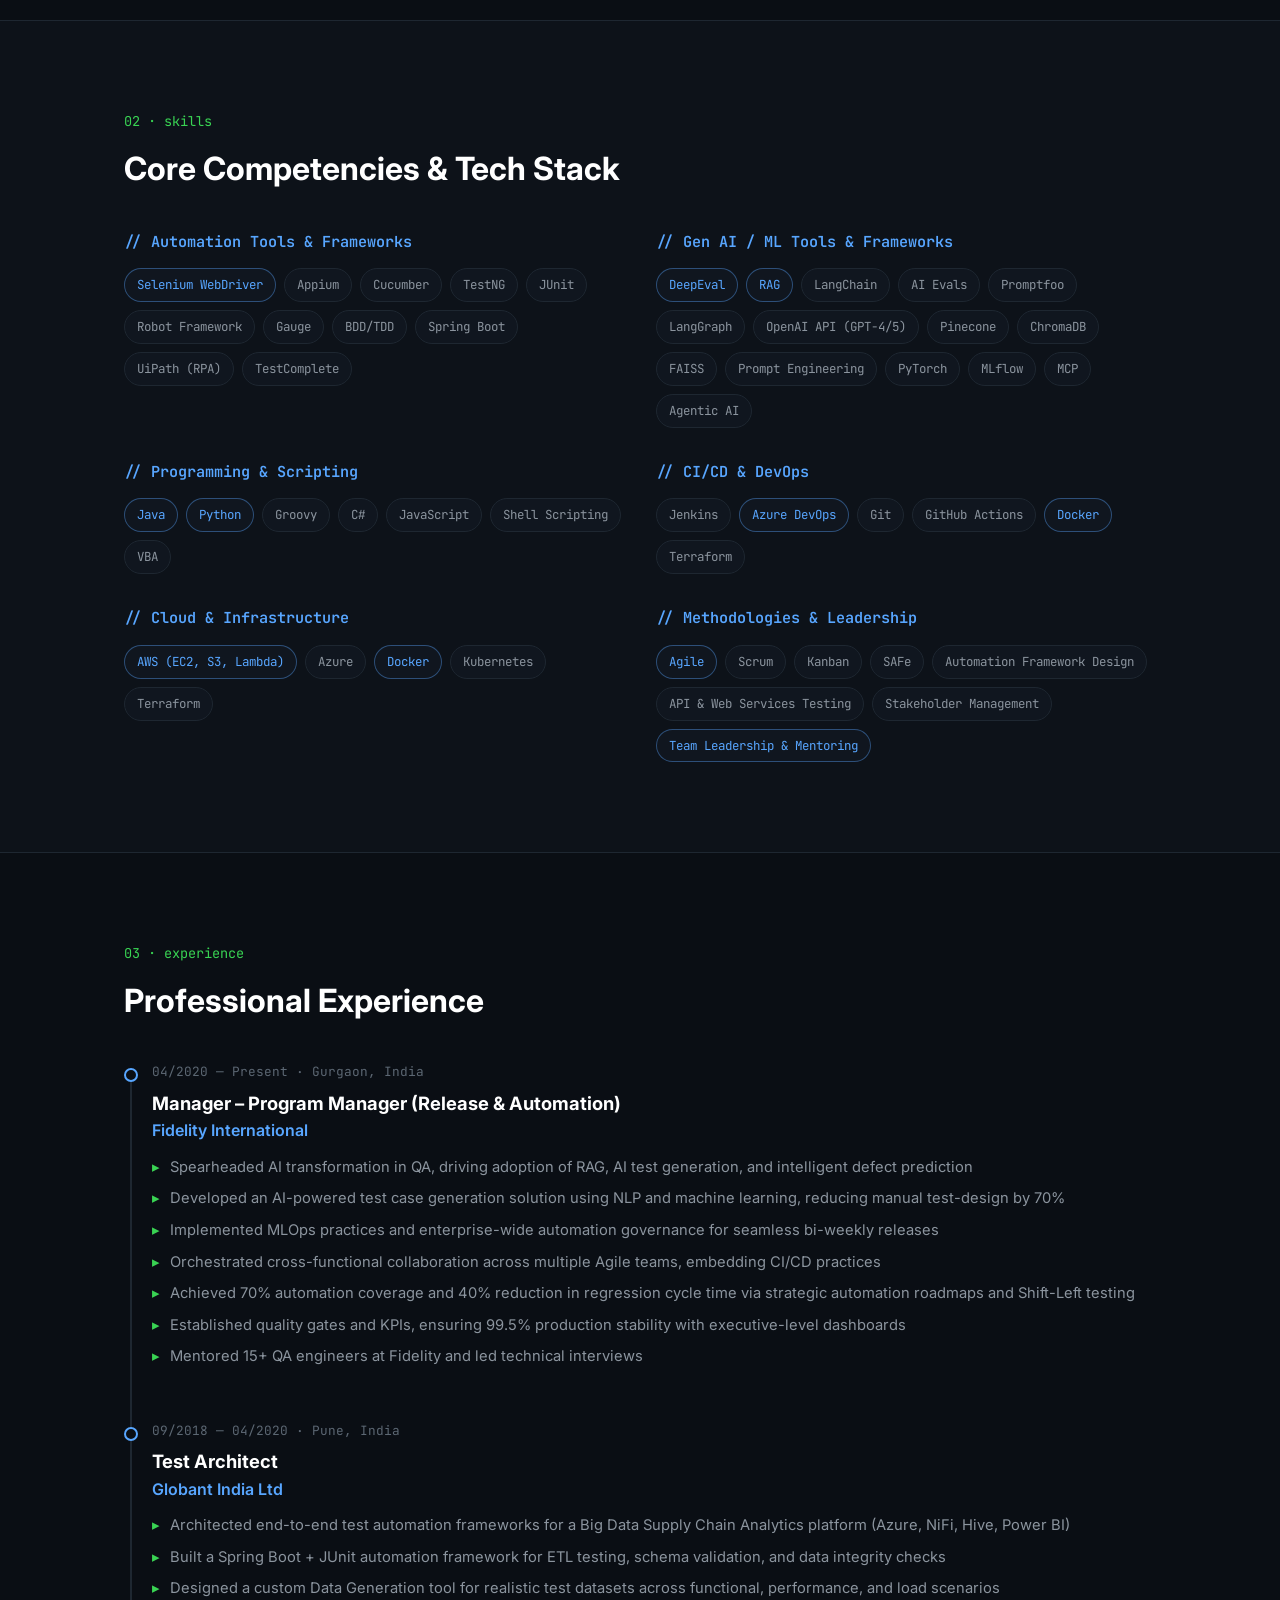
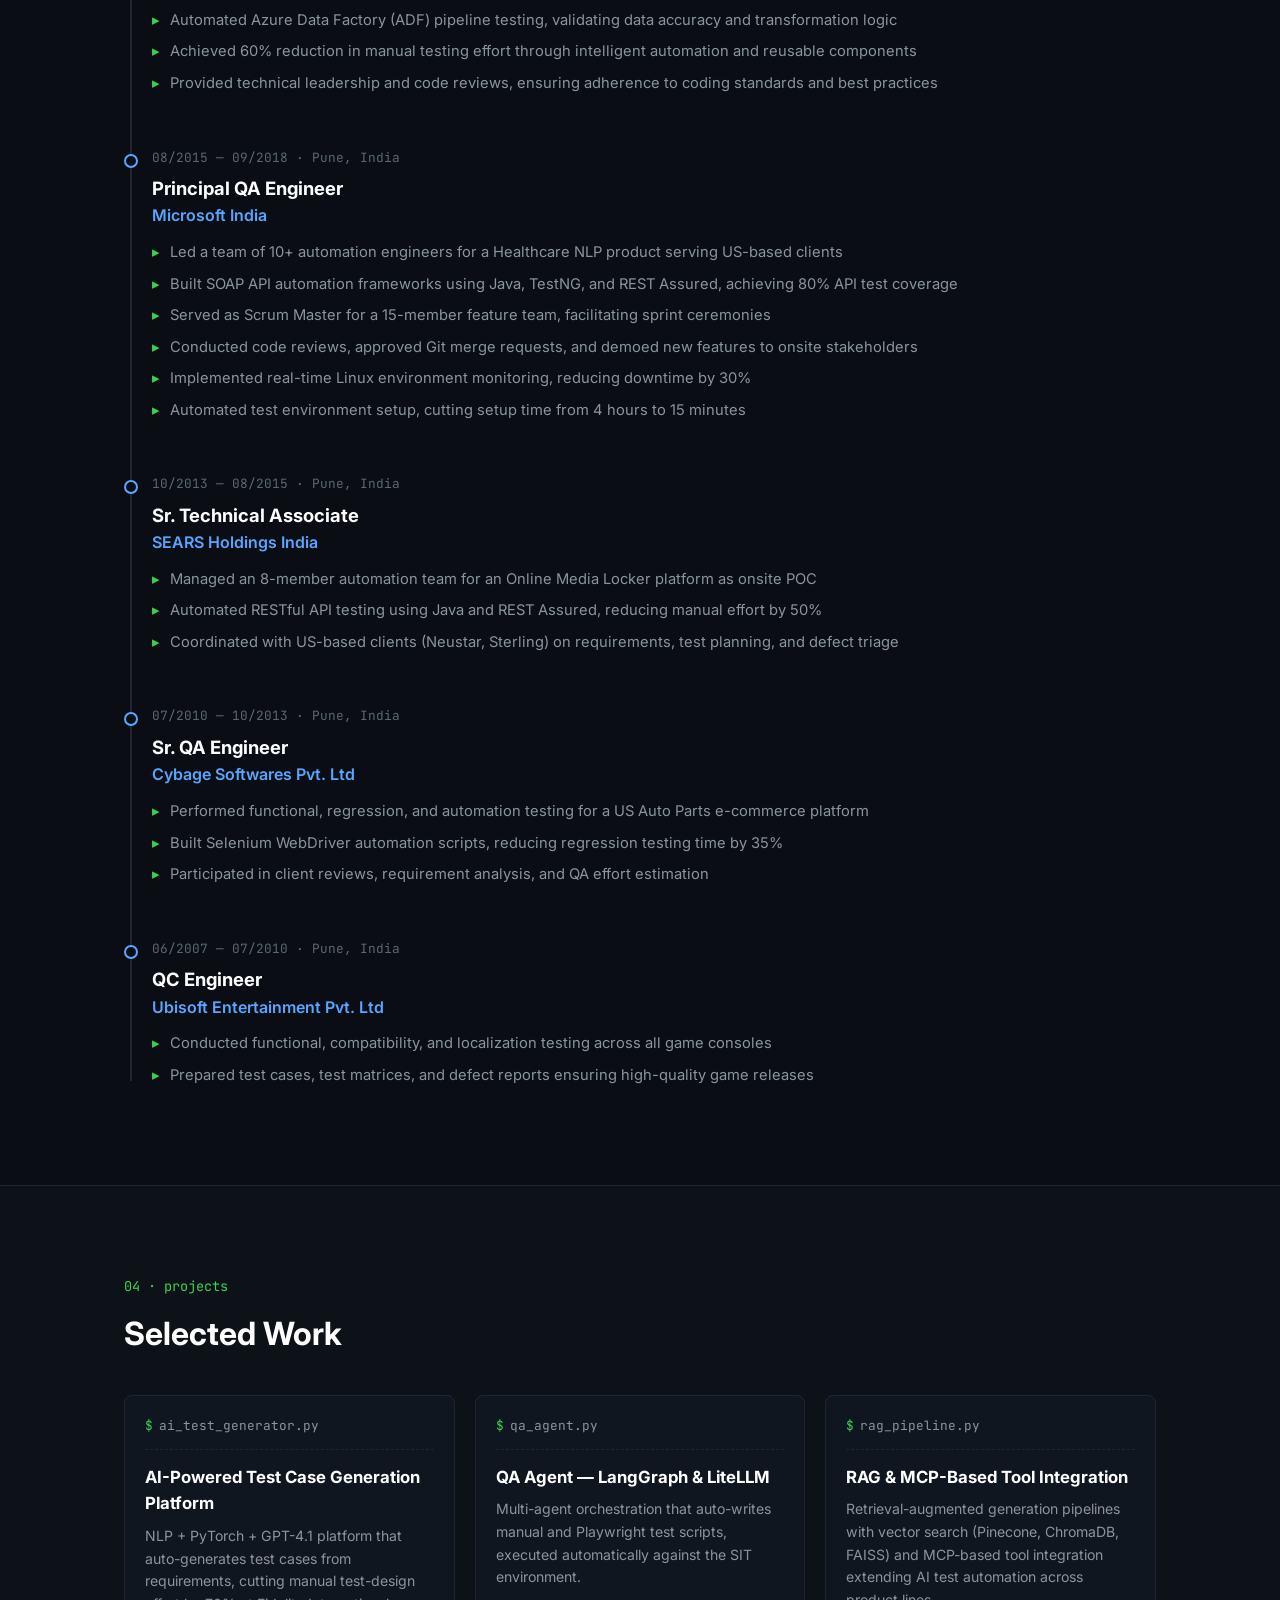
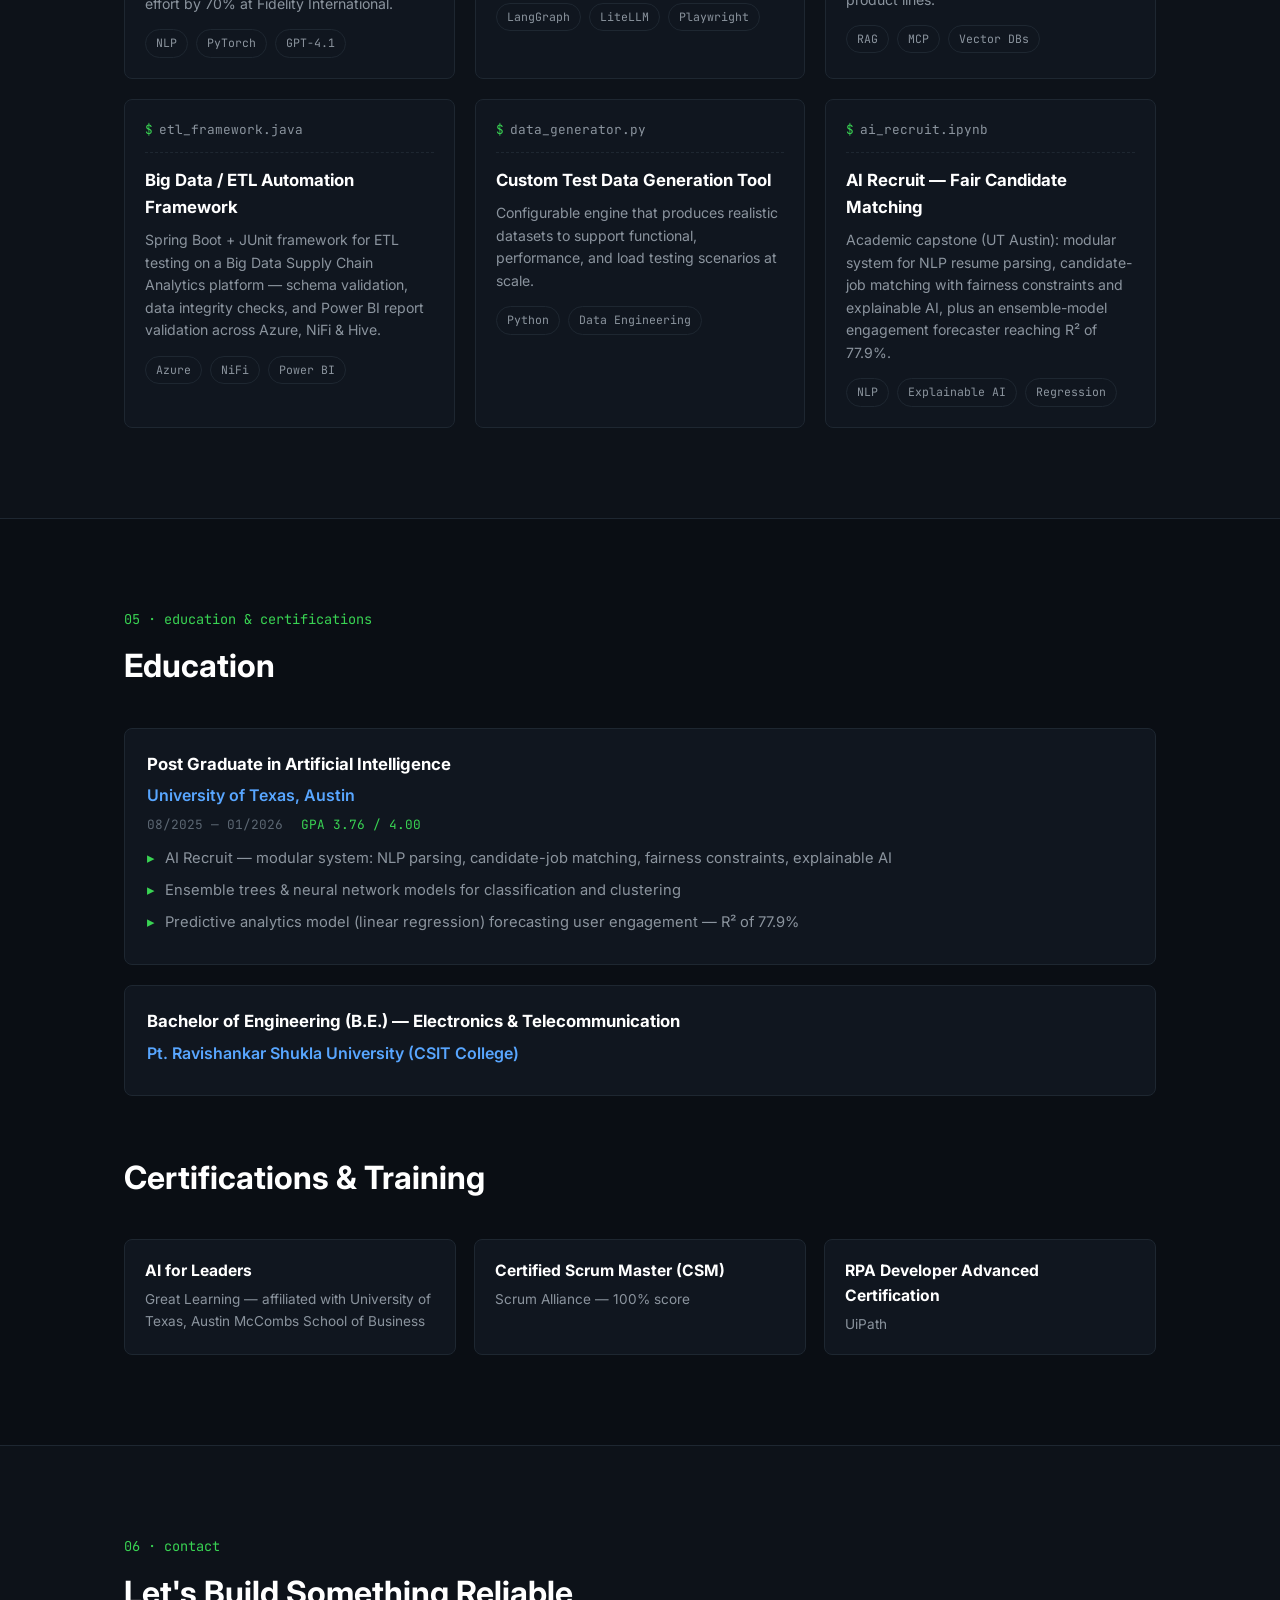
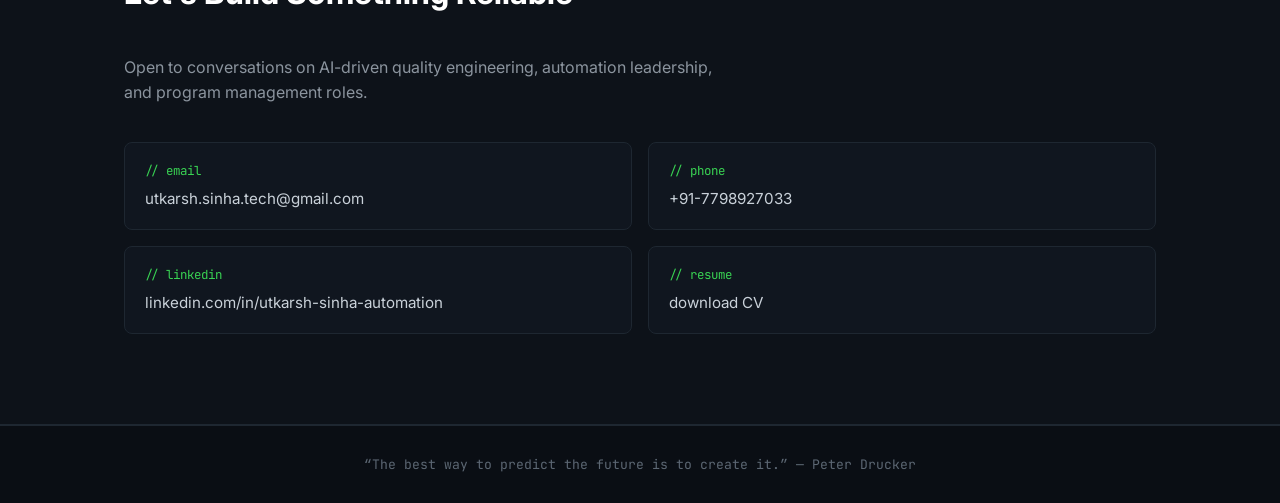
==== commit 3eab93be: "chore: automated commit after passing tests" ====
--- a/index.html
+++ b/index.html
@@ -22,8 +22,8 @@
     <a href="#home" class="logo">~/<span class="accent">utkarsh</span></a>
     <nav class="nav-links" id="navLinks">
       <a href="#about" class="nav-link">about</a>
+      <a href="#skills" class="nav-link">skills</a>
       <a href="#experience" class="nav-link">experience</a>
-      <a href="#skills" class="nav-link">skills</a>
       <a href="#projects" class="nav-link">projects</a>
       <a href="#education" class="nav-link">education</a>
       <a href="#contact" class="nav-link">contact</a>
@@ -139,115 +139,10 @@
   </div>
 </section>
 
-<!-- EXPERIENCE -->
-<section class="section section-alt" id="experience">
-  <div class="section-inner">
-    <p class="section-kicker">02 · experience</p>
-    <h2 class="section-title">Professional Experience</h2>
-
-    <div class="timeline">
-
-      <div class="timeline-item">
-        <div class="timeline-dot"></div>
-        <div class="timeline-content">
-          <p class="tl-date">04/2020 — Present · Gurgaon, India</p>
-          <h3 class="tl-role">Manager – Program Manager (Release &amp; Automation)</h3>
-          <p class="tl-company">Fidelity International</p>
-          <ul class="tl-list">
-            <li>Spearheaded AI transformation in QA, driving adoption of RAG, AI test generation, and intelligent defect prediction</li>
-            <li>Developed an AI-powered test case generation solution using NLP and machine learning, reducing manual test-design by 70%</li>
-            <li>Implemented MLOps practices and enterprise-wide automation governance for seamless bi-weekly releases</li>
-            <li>Orchestrated cross-functional collaboration across multiple Agile teams, embedding CI/CD practices</li>
-            <li>Achieved 70% automation coverage and 40% reduction in regression cycle time via strategic automation roadmaps and Shift-Left testing</li>
-            <li>Established quality gates and KPIs, ensuring 99.5% production stability with executive-level dashboards</li>
-            <li>Mentored 15+ QA engineers at Fidelity and led technical interviews</li>
-          </ul>
-        </div>
-      </div>
-
-      <div class="timeline-item">
-        <div class="timeline-dot"></div>
-        <div class="timeline-content">
-          <p class="tl-date">09/2018 — 04/2020 · Pune, India</p>
-          <h3 class="tl-role">Test Architect</h3>
-          <p class="tl-company">Globant India Ltd</p>
-          <ul class="tl-list">
-            <li>Architected end-to-end test automation frameworks for a Big Data Supply Chain Analytics platform (Azure, NiFi, Hive, Power BI)</li>
-            <li>Built a Spring Boot + JUnit automation framework for ETL testing, schema validation, and data integrity checks</li>
-            <li>Designed a custom Data Generation tool for realistic test datasets across functional, performance, and load scenarios</li>
-            <li>Automated Azure Data Factory (ADF) pipeline testing, validating data accuracy and transformation logic</li>
-            <li>Achieved 60% reduction in manual testing effort through intelligent automation and reusable components</li>
-            <li>Provided technical leadership and code reviews, ensuring adherence to coding standards and best practices</li>
-          </ul>
-        </div>
-      </div>
-
-      <div class="timeline-item">
-        <div class="timeline-dot"></div>
-        <div class="timeline-content">
-          <p class="tl-date">08/2015 — 09/2018 · Pune, India</p>
-          <h3 class="tl-role">Principal QA Engineer</h3>
-          <p class="tl-company">Microsoft India</p>
-          <ul class="tl-list">
-            <li>Led a team of 10+ automation engineers for a Healthcare NLP product serving US-based clients</li>
-            <li>Built SOAP API automation frameworks using Java, TestNG, and REST Assured, achieving 80% API test coverage</li>
-            <li>Served as Scrum Master for a 15-member feature team, facilitating sprint ceremonies</li>
-            <li>Conducted code reviews, approved Git merge requests, and demoed new features to onsite stakeholders</li>
-            <li>Implemented real-time Linux environment monitoring, reducing downtime by 30%</li>
-            <li>Automated test environment setup, cutting setup time from 4 hours to 15 minutes</li>
-          </ul>
-        </div>
-      </div>
-
-      <div class="timeline-item">
-        <div class="timeline-dot"></div>
-        <div class="timeline-content">
-          <p class="tl-date">10/2013 — 08/2015 · Pune, India</p>
-          <h3 class="tl-role">Sr. Technical Associate</h3>
-          <p class="tl-company">SEARS Holdings India</p>
-          <ul class="tl-list">
-            <li>Managed an 8-member automation team for an Online Media Locker platform as onsite POC</li>
-            <li>Automated RESTful API testing using Java and REST Assured, reducing manual effort by 50%</li>
-            <li>Coordinated with US-based clients (Neustar, Sterling) on requirements, test planning, and defect triage</li>
-          </ul>
-        </div>
-      </div>
-
-      <div class="timeline-item">
-        <div class="timeline-dot"></div>
-        <div class="timeline-content">
-          <p class="tl-date">07/2010 — 10/2013 · Pune, India</p>
-          <h3 class="tl-role">Sr. QA Engineer</h3>
-          <p class="tl-company">Cybage Softwares Pvt. Ltd</p>
-          <ul class="tl-list">
-            <li>Performed functional, regression, and automation testing for a US Auto Parts e-commerce platform</li>
-            <li>Built Selenium WebDriver automation scripts, reducing regression testing time by 35%</li>
-            <li>Participated in client reviews, requirement analysis, and QA effort estimation</li>
-          </ul>
-        </div>
-      </div>
-
-      <div class="timeline-item">
-        <div class="timeline-dot"></div>
-        <div class="timeline-content">
-          <p class="tl-date">06/2007 — 07/2010 · Pune, India</p>
-          <h3 class="tl-role">QC Engineer</h3>
-          <p class="tl-company">Ubisoft Entertainment Pvt. Ltd</p>
-          <ul class="tl-list">
-            <li>Conducted functional, compatibility, and localization testing across all game consoles</li>
-            <li>Prepared test cases, test matrices, and defect reports ensuring high-quality game releases</li>
-          </ul>
-        </div>
-      </div>
-
-    </div>
-  </div>
-</section>
-
 <!-- SKILLS -->
-<section class="section" id="skills">
-  <div class="section-inner">
-    <p class="section-kicker">03 · skills</p>
+<section class="section section-alt" id="skills">
+  <div class="section-inner">
+    <p class="section-kicker">02 · skills</p>
     <h2 class="section-title">Core Competencies &amp; Tech Stack</h2>
 
     <div class="skills-grid">
@@ -313,6 +208,112 @@
     </div>
   </div>
 </section>
+
+<!-- EXPERIENCE -->
+<section class="section" id="experience">
+  <div class="section-inner">
+    <p class="section-kicker">03 · experience</p>
+    <h2 class="section-title">Professional Experience</h2>
+
+    <div class="timeline">
+
+      <div class="timeline-item">
+        <div class="timeline-dot"></div>
+        <div class="timeline-content">
+          <p class="tl-date">04/2020 — Present · Gurgaon, India</p>
+          <h3 class="tl-role">Manager – Program Manager (Release &amp; Automation)</h3>
+          <p class="tl-company">Fidelity International</p>
+          <ul class="tl-list">
+            <li>Spearheaded AI transformation in QA, driving adoption of RAG, AI test generation, and intelligent defect prediction</li>
+            <li>Developed an AI-powered test case generation solution using NLP and machine learning, reducing manual test-design by 70%</li>
+            <li>Implemented MLOps practices and enterprise-wide automation governance for seamless bi-weekly releases</li>
+            <li>Orchestrated cross-functional collaboration across multiple Agile teams, embedding CI/CD practices</li>
+            <li>Achieved 70% automation coverage and 40% reduction in regression cycle time via strategic automation roadmaps and Shift-Left testing</li>
+            <li>Established quality gates and KPIs, ensuring 99.5% production stability with executive-level dashboards</li>
+            <li>Mentored 15+ QA engineers at Fidelity and led technical interviews</li>
+          </ul>
+        </div>
+      </div>
+
+      <div class="timeline-item">
+        <div class="timeline-dot"></div>
+        <div class="timeline-content">
+          <p class="tl-date">09/2018 — 04/2020 · Pune, India</p>
+          <h3 class="tl-role">Test Architect</h3>
+          <p class="tl-company">Globant India Ltd</p>
+          <ul class="tl-list">
+            <li>Architected end-to-end test automation frameworks for a Big Data Supply Chain Analytics platform (Azure, NiFi, Hive, Power BI)</li>
+            <li>Built a Spring Boot + JUnit automation framework for ETL testing, schema validation, and data integrity checks</li>
+            <li>Designed a custom Data Generation tool for realistic test datasets across functional, performance, and load scenarios</li>
+            <li>Automated Azure Data Factory (ADF) pipeline testing, validating data accuracy and transformation logic</li>
+            <li>Achieved 60% reduction in manual testing effort through intelligent automation and reusable components</li>
+            <li>Provided technical leadership and code reviews, ensuring adherence to coding standards and best practices</li>
+          </ul>
+        </div>
+      </div>
+
+      <div class="timeline-item">
+        <div class="timeline-dot"></div>
+        <div class="timeline-content">
+          <p class="tl-date">08/2015 — 09/2018 · Pune, India</p>
+          <h3 class="tl-role">Principal QA Engineer</h3>
+          <p class="tl-company">Microsoft India</p>
+          <ul class="tl-list">
+            <li>Led a team of 10+ automation engineers for a Healthcare NLP product serving US-based clients</li>
+            <li>Built SOAP API automation frameworks using Java, TestNG, and REST Assured, achieving 80% API test coverage</li>
+            <li>Served as Scrum Master for a 15-member feature team, facilitating sprint ceremonies</li>
+            <li>Conducted code reviews, approved Git merge requests, and demoed new features to onsite stakeholders</li>
+            <li>Implemented real-time Linux environment monitoring, reducing downtime by 30%</li>
+            <li>Automated test environment setup, cutting setup time from 4 hours to 15 minutes</li>
+          </ul>
+        </div>
+      </div>
+
+      <div class="timeline-item">
+        <div class="timeline-dot"></div>
+        <div class="timeline-content">
+          <p class="tl-date">10/2013 — 08/2015 · Pune, India</p>
+          <h3 class="tl-role">Sr. Technical Associate</h3>
+          <p class="tl-company">SEARS Holdings India</p>
+          <ul class="tl-list">
+            <li>Managed an 8-member automation team for an Online Media Locker platform as onsite POC</li>
+            <li>Automated RESTful API testing using Java and REST Assured, reducing manual effort by 50%</li>
+            <li>Coordinated with US-based clients (Neustar, Sterling) on requirements, test planning, and defect triage</li>
+          </ul>
+        </div>
+      </div>
+
+      <div class="timeline-item">
+        <div class="timeline-dot"></div>
+        <div class="timeline-content">
+          <p class="tl-date">07/2010 — 10/2013 · Pune, India</p>
+          <h3 class="tl-role">Sr. QA Engineer</h3>
+          <p class="tl-company">Cybage Softwares Pvt. Ltd</p>
+          <ul class="tl-list">
+            <li>Performed functional, regression, and automation testing for a US Auto Parts e-commerce platform</li>
+            <li>Built Selenium WebDriver automation scripts, reducing regression testing time by 35%</li>
+            <li>Participated in client reviews, requirement analysis, and QA effort estimation</li>
+          </ul>
+        </div>
+      </div>
+
+      <div class="timeline-item">
+        <div class="timeline-dot"></div>
+        <div class="timeline-content">
+          <p class="tl-date">06/2007 — 07/2010 · Pune, India</p>
+          <h3 class="tl-role">QC Engineer</h3>
+          <p class="tl-company">Ubisoft Entertainment Pvt. Ltd</p>
+          <ul class="tl-list">
+            <li>Conducted functional, compatibility, and localization testing across all game consoles</li>
+            <li>Prepared test cases, test matrices, and defect reports ensuring high-quality game releases</li>
+          </ul>
+        </div>
+      </div>
+
+    </div>
+  </div>
+</section>
+
 
 <!-- PROJECTS -->
 <section class="section section-alt" id="projects">
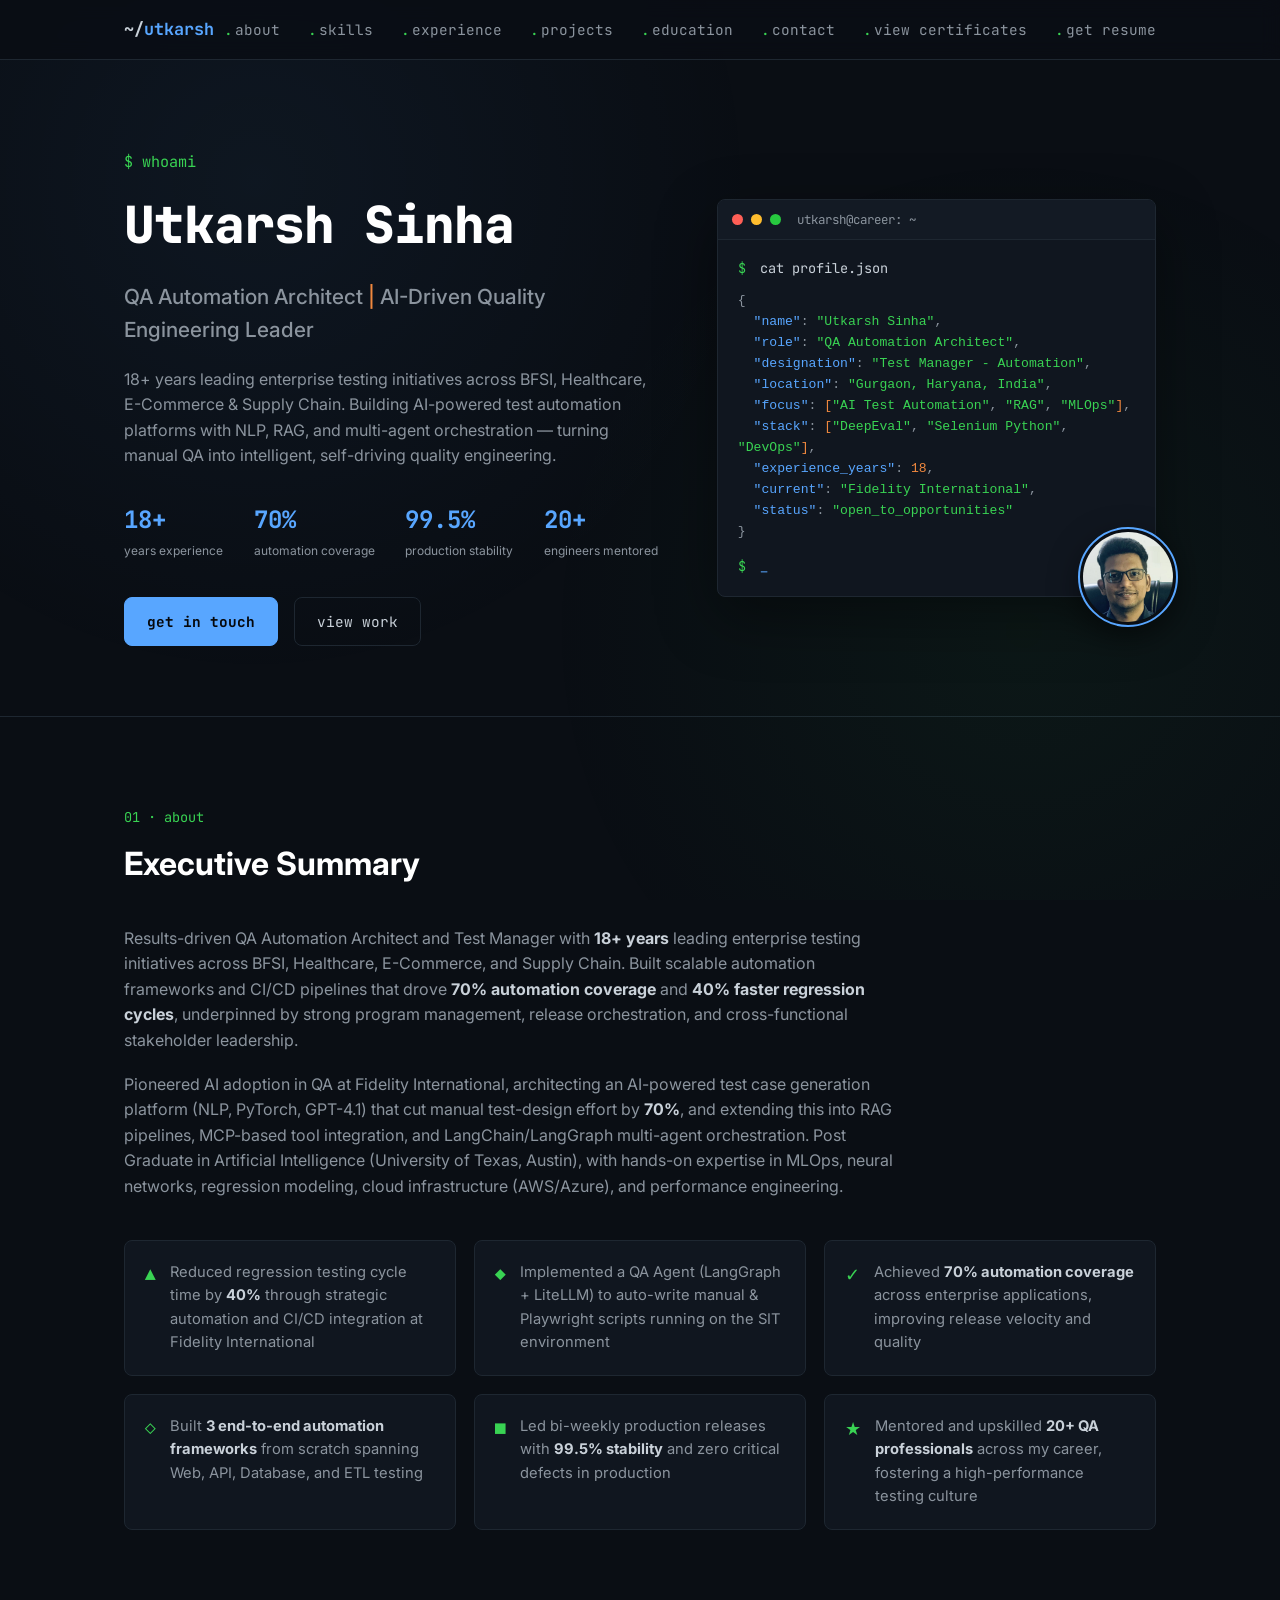
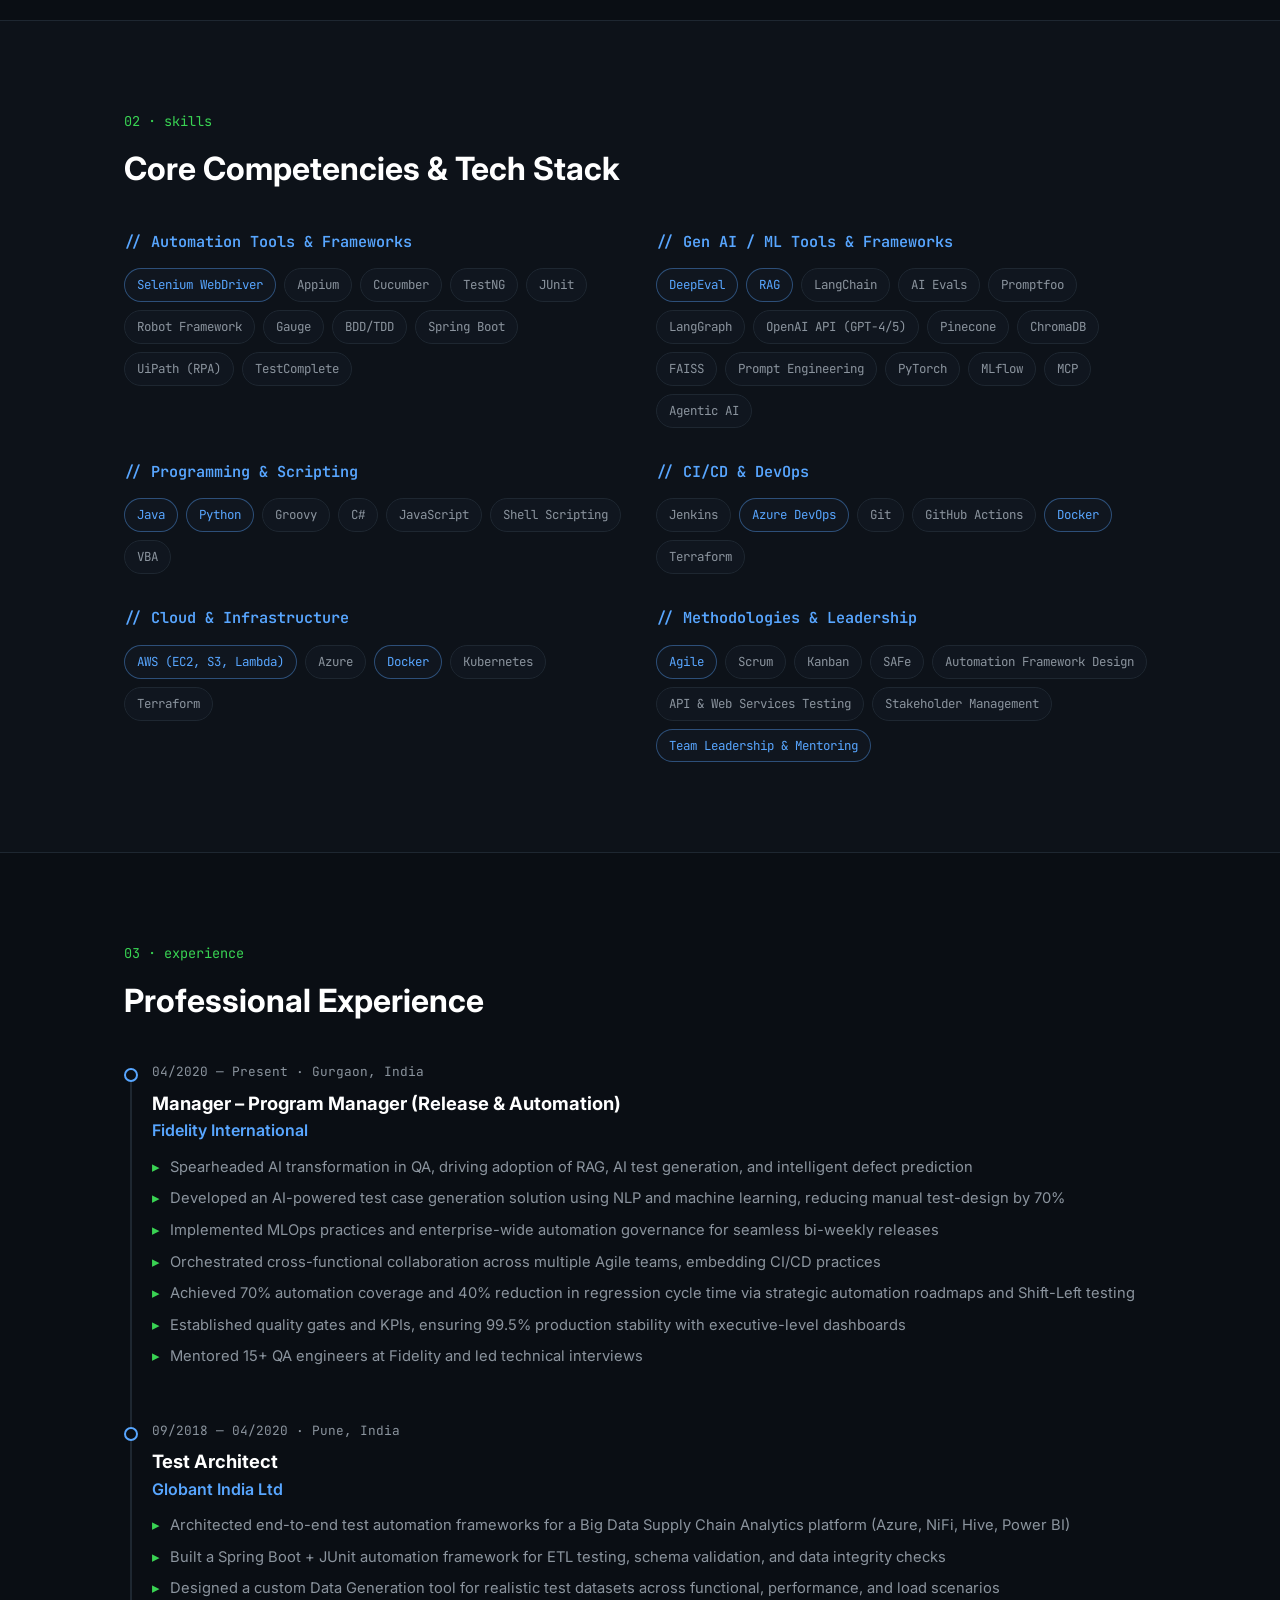
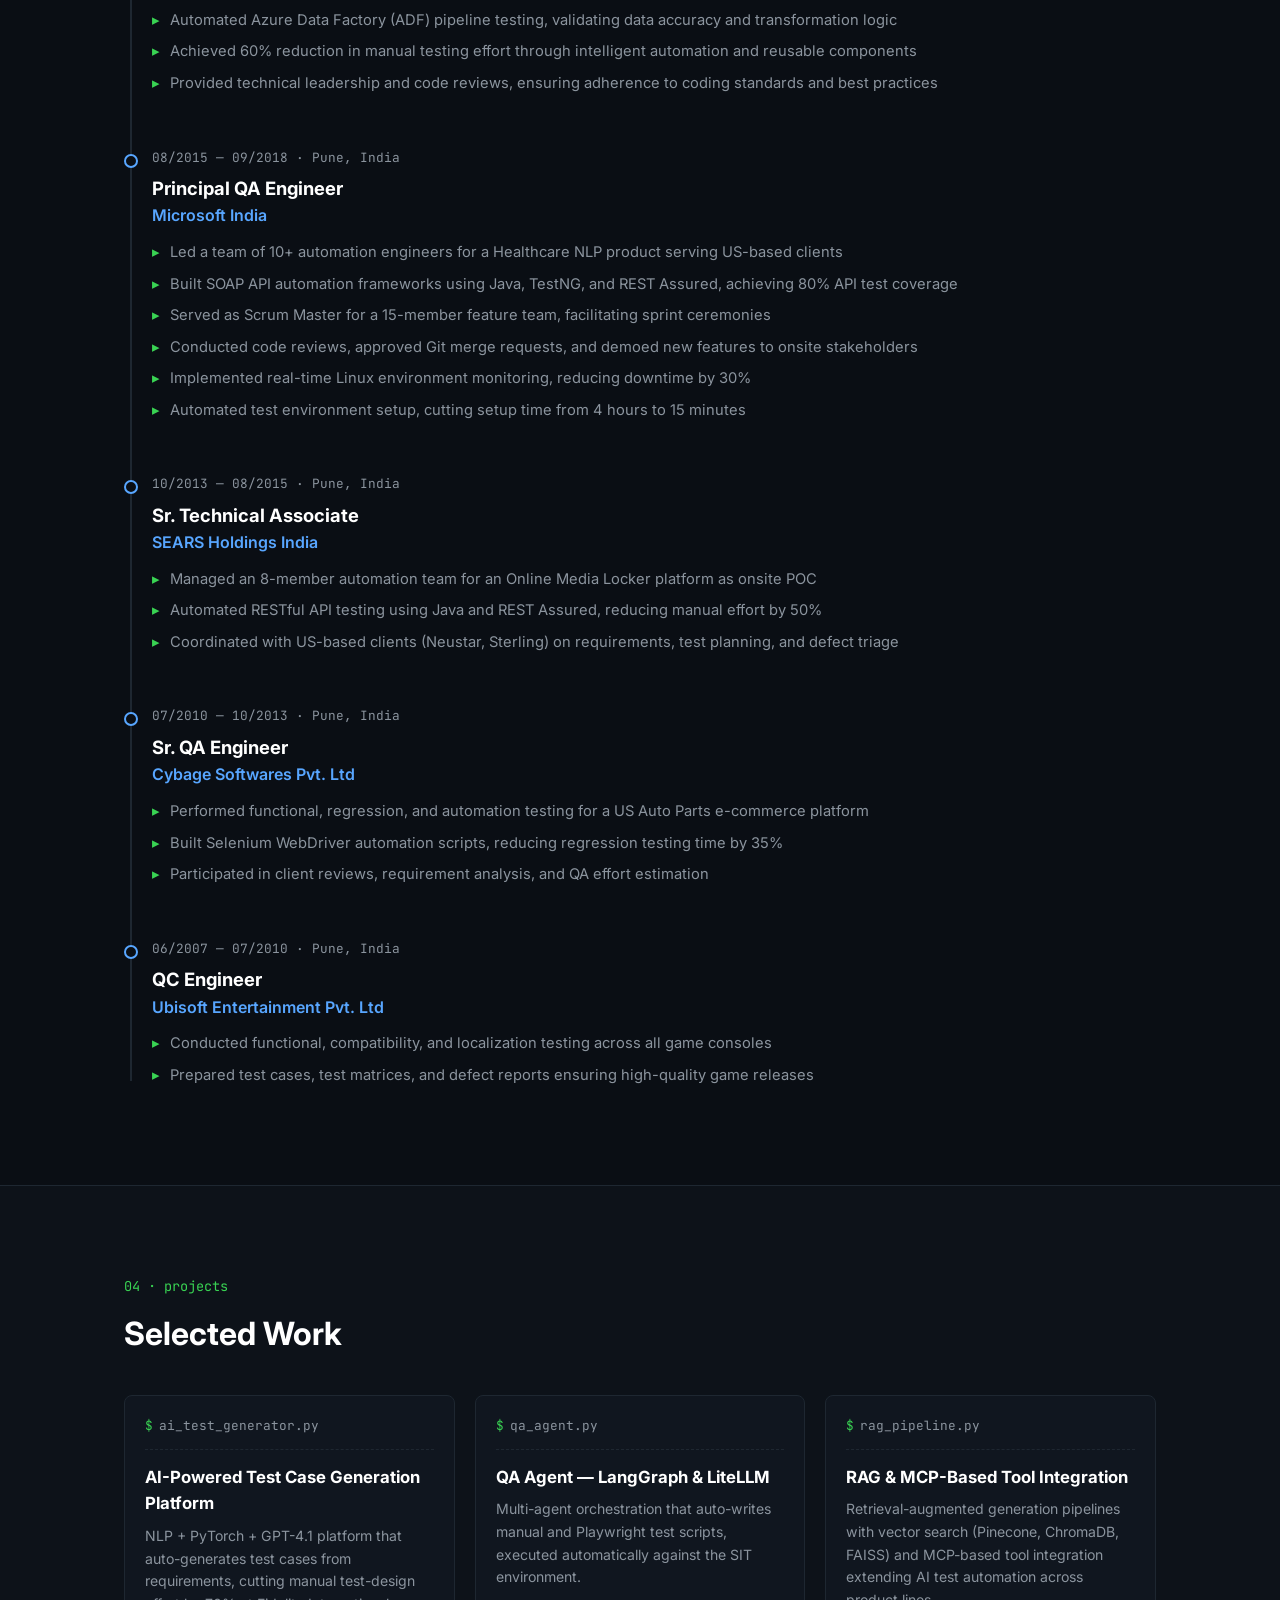
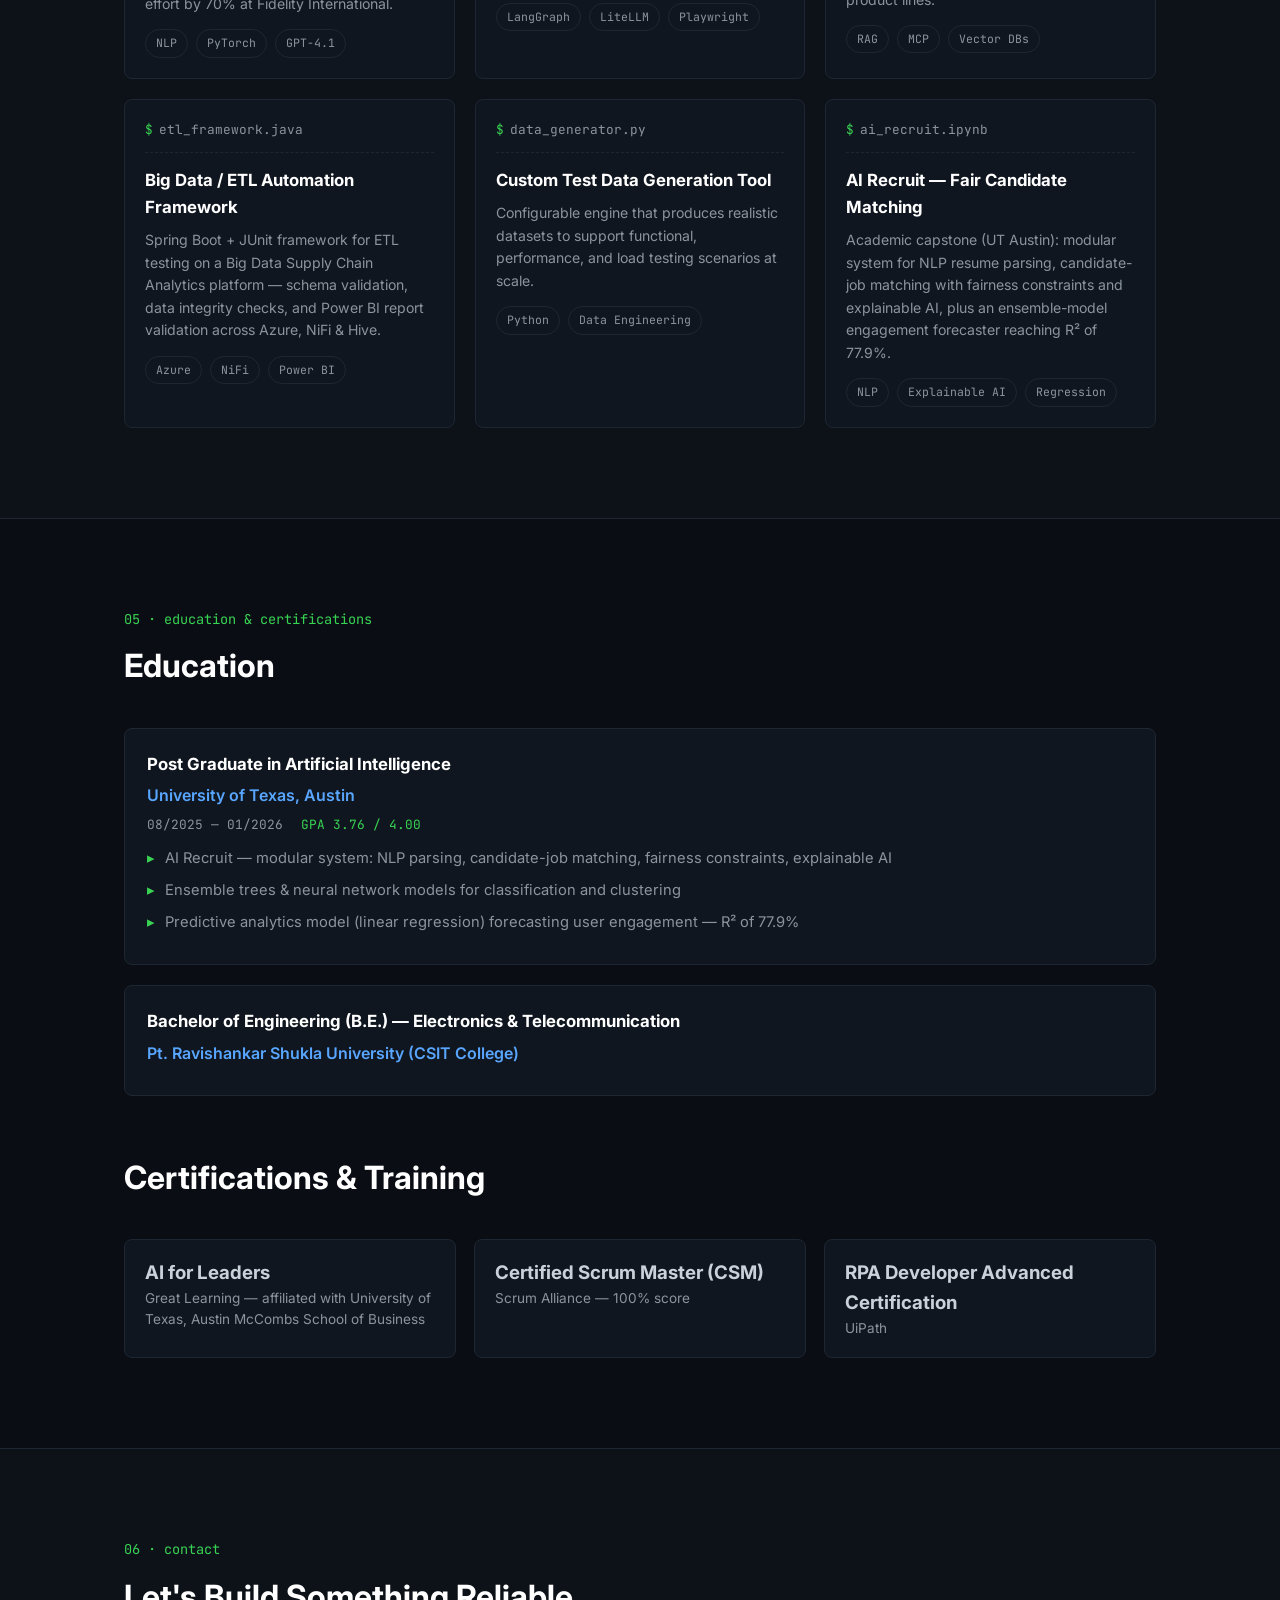
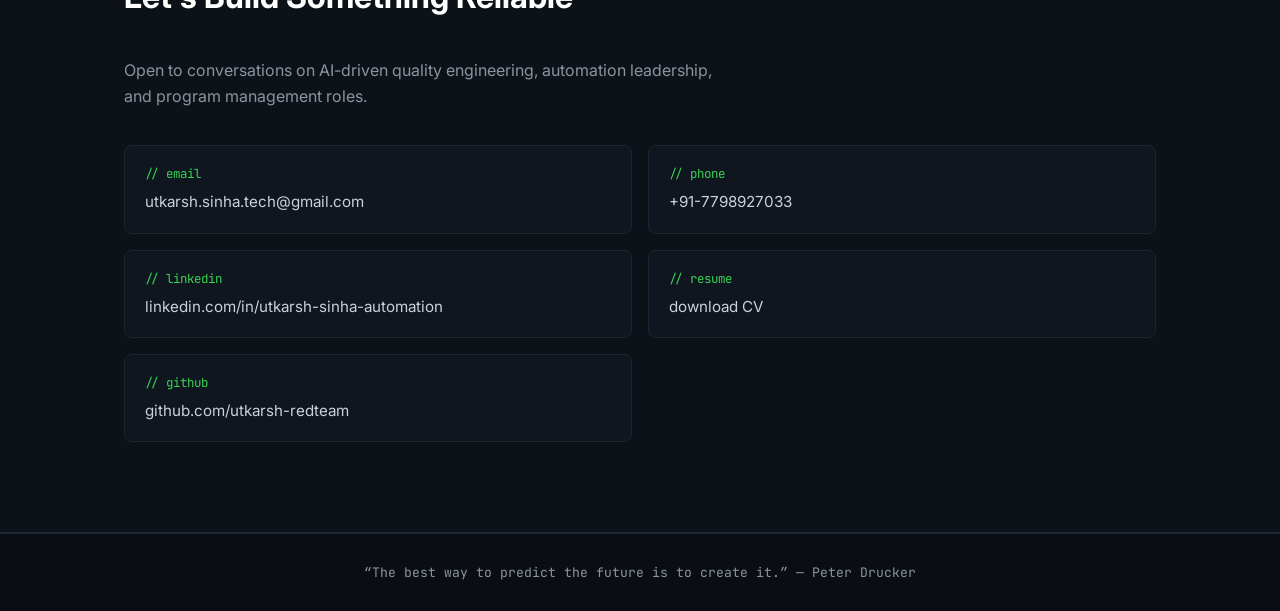
==== commit f6222332: "Auto Push: tests passed successfully" ====
--- a/index.html
+++ b/index.html
@@ -3,18 +3,84 @@
 <head>
 <meta charset="UTF-8">
 <meta name="viewport" content="width=device-width, initial-scale=1.0">
-<title>Utkarsh Sinha — QA Automation Architect | AI-Driven Quality Engineering Leader</title>
-<meta name="description" content="Utkarsh Sinha — QA Automation Architect and AI-Driven Quality Engineering Leader with 18+ years building automation frameworks, CI/CD pipelines and AI-powered testing platforms.">
+<title>Utkarsh Sinha — QA Automation Architect | AI Test Automation</title>
+<meta name="description" content="Utkarsh Sinha — QA Automation Architect with 18+ years' experience. 70% automation coverage, 40% faster regression cycles, AI-powered test generation.">
 <link rel="canonical" href="https://utkarsh-sinha.com/">
-<link rel="icon" href="data:image/svg+xml,%3Csvg xmlns='http://www.w3.org/2000/svg' viewBox='0 0 100 100'%3E%3Crect width='100' height='100' rx='20' fill='%230d1117'/%3E%3Ctext x='50' y='68' font-size='55' fill='%2358a6ff' font-family='monospace' text-anchor='middle'%3E%3E_%3C/text%3E%3C/svg%3E">
+<meta name="author" content="Utkarsh Sinha">
+<meta name="robots" content="index, follow">
+
+<!-- Open Graph -->
+<meta property="og:type" content="website">
+<meta property="og:title" content="Utkarsh Sinha — QA Automation Architect | AI Test Automation">
+<meta property="og:description" content="QA Automation Architect with 18+ years' experience. 70% automation coverage, 40% faster regression cycles, AI-powered test generation.">
+<meta property="og:url" content="https://utkarsh-sinha.com/">
+<meta property="og:image" content="https://utkarsh-sinha.com/assets/og-image.png">
+<meta property="og:image:width" content="1200">
+<meta property="og:image:height" content="627">
+<meta property="og:image:alt" content="Utkarsh Sinha — QA Automation Architect">
+<meta property="og:locale" content="en_US">
+<meta property="og:site_name" content="Utkarsh Sinha">
+
+<!-- Twitter Card -->
+<meta name="twitter:card" content="summary_large_image">
+<meta name="twitter:title" content="Utkarsh Sinha — QA Automation Architect | AI Test Automation">
+<meta name="twitter:description" content="QA Automation Architect with 18+ years' experience. 70% automation coverage, 40% faster regression. AI-powered test generation.">
+<meta name="twitter:image" content="https://utkarsh-sinha.com/assets/og-image.png">
+<link rel="icon" href="/favicon.svg" type="image/svg+xml">
+<link rel="icon" href="data:image/svg+xml,%3Csvg xmlns='http://www.w3.org/2000/svg' viewBox='0 0 100 100'%3E%3Crect width='100' height='100' rx='20' fill='%230d1117'/%3E%3Ctext x='50' y='68' font-size='55' fill='%2358a6ff' font-family='monospace' text-anchor='middle'%3E%3E_%3C/text%3E%3C/svg%3E" type="image/svg+xml">
 <link rel="preconnect" href="https://fonts.googleapis.com">
 <link rel="preconnect" href="https://fonts.gstatic.com" crossorigin>
 <link href="https://fonts.googleapis.com/css2?family=JetBrains+Mono:wght@400;500;700;800&family=Inter:wght@400;500;600;700&display=swap" rel="stylesheet">
 <link rel="stylesheet" href="style.css">
+
+<!-- JSON-LD Structured Data -->
+<script type="application/ld+json">
+{
+  "@context": "https://schema.org",
+  "@graph": [
+    {
+      "@type": "WebSite",
+      "url": "https://utkarsh-sinha.com/",
+      "name": "Utkarsh Sinha — QA Automation Architect",
+      "publisher": { "@id": "https://utkarsh-sinha.com/#person" }
+    },
+    {
+      "@type": "ProfilePage",
+      "mainEntity": { "@id": "https://utkarsh-sinha.com/#person" },
+      "url": "https://utkarsh-sinha.com/"
+    },
+    {
+      "@type": "Person",
+      "@id": "https://utkarsh-sinha.com/#person",
+      "name": "Utkarsh Sinha",
+      "url": "https://utkarsh-sinha.com/",
+      "image": "https://utkarsh-sinha.com/assets/profile.jpg",
+      "jobTitle": "QA Automation Architect",
+      "description": "QA Automation Architect and AI-Driven Quality Engineering Leader with 18+ years building automation frameworks, CI/CD pipelines and AI-powered testing platforms.",
+      "knowsAbout": ["QA Automation", "AI Test Automation", "RAG", "LangGraph", "MLOps", "Selenium", "Playwright", "CI/CD"],
+      "email": "mailto:utkarsh.sinha.tech@gmail.com",
+      "alumniOf": {
+        "@type": "CollegeOrUniversity",
+        "name": "University of Texas, Austin"
+      },
+      "homeLocation": {
+        "@type": "Place",
+        "name": "Gurgaon, Haryana, India"
+      },
+      "sameAs": [
+        "https://linkedin.com/in/utkarsh-sinha-automation",
+        "https://github.com/utkarsh-redteam"
+      ]
+    }
+  ]
+}
+</script>
 </head>
 <body>
 
 <div class="noise-overlay"></div>
+
+<a href="#main-content" class="skip-link">Skip to main content</a>
 
 <!-- NAV -->
 <header class="nav" id="nav">
@@ -31,13 +97,14 @@
       <a href="assets/UTKARSH_SINHA_18_Years_AI_Expert_Technical_QA_Manager.pdf" class="nav-link" download>get resume</a>
 
     </nav>
-    <button class="nav-toggle" id="navToggle" aria-label="Toggle menu">
+    <button class="nav-toggle" id="navToggle" aria-label="Toggle menu" aria-expanded="false">
       <span></span><span></span><span></span>
     </button>
   </div>
 </header>
 
 <!-- HERO -->
+<main id="main-content">
 <section class="hero" id="home">
   <div class="section-inner hero-grid">
     <div class="hero-text">
@@ -83,7 +150,7 @@
           <p class="blink-line"><span class="prompt">$</span> <span class="cursor">_</span></p>
         </div>
       </div>
-      <img src="assets/profile.jpg" alt="Utkarsh Sinha" class="profile-photo" loading="lazy">
+      <img src="assets/profile.jpg" alt="Utkarsh Sinha" class="profile-photo" width="96" height="96" fetchpriority="high">
     </div>
   </div>
 </section>
@@ -406,15 +473,15 @@
     <h2 class="section-title certs-title">Certifications &amp; Training</h2>
     <div class="certs-grid">
       <div class="cert-card">
-        <h4>AI for Leaders</h4>
+        <h3>AI for Leaders</h3>
         <p>Great Learning — affiliated with University of Texas, Austin McCombs School of Business</p>
       </div>
       <div class="cert-card">
-        <h4>Certified Scrum Master (CSM)</h4>
+        <h3>Certified Scrum Master (CSM)</h3>
         <p>Scrum Alliance — 100% score</p>
       </div>
       <div class="cert-card">
-        <h4>RPA Developer Advanced Certification</h4>
+        <h3>RPA Developer Advanced Certification</h3>
         <p>UiPath</p>
       </div>
     </div>
@@ -447,6 +514,10 @@
         <span class="contact-label">// resume</span>
         <span class="contact-value">download CV</span>
       </a>
+      <a class="contact-card" href="https://github.com/utkarsh-redteam" target="_blank" rel="noopener">
+        <span class="contact-label">// github</span>
+        <span class="contact-value">github.com/utkarsh-redteam</span>
+      </a>
     </div>
   </div>
 </section>
@@ -454,7 +525,8 @@
 <footer class="footer">
   <p>“The best way to predict the future is to create it.” — Peter Drucker</p>
 </footer>
-
-<script src="script.js"></script>
+</main>
+
+<script src="script.js" defer></script>
 </body>
 </html>
--- a/style.css
+++ b/style.css
@@ -7,7 +7,7 @@
   --border: #1e2731;
   --text: #c9d1d9;
   --text-dim: #8b949e;
-  --text-muted: #5c6773;
+  --text-muted: #8b949e;
   --accent: #58a6ff;
   --accent-2: #39d353;
   --accent-3: #f0883e;
@@ -37,6 +37,30 @@
 }
 
 a{ color: inherit; text-decoration:none; }
+
+/* Skip link */
+.skip-link{
+  position: absolute; left: -9999px; top: auto;
+  width: 1px; height: 1px; overflow: hidden;
+  z-index: 999;
+  font-family: var(--mono);
+  font-size: 0.85rem;
+  padding: 10px 18px;
+  background: var(--accent);
+  color: #05070a;
+  border-radius: var(--radius);
+}
+.skip-link:focus{
+  position: fixed; left: 16px; top: 16px;
+  width: auto; height: auto;
+  outline: 2px solid var(--accent-2);
+}
+
+/* Focus visible */
+:focus-visible{
+  outline: 2px solid var(--accent);
+  outline-offset: 2px;
+}
 
 .section-inner{
   max-width: var(--maxw);
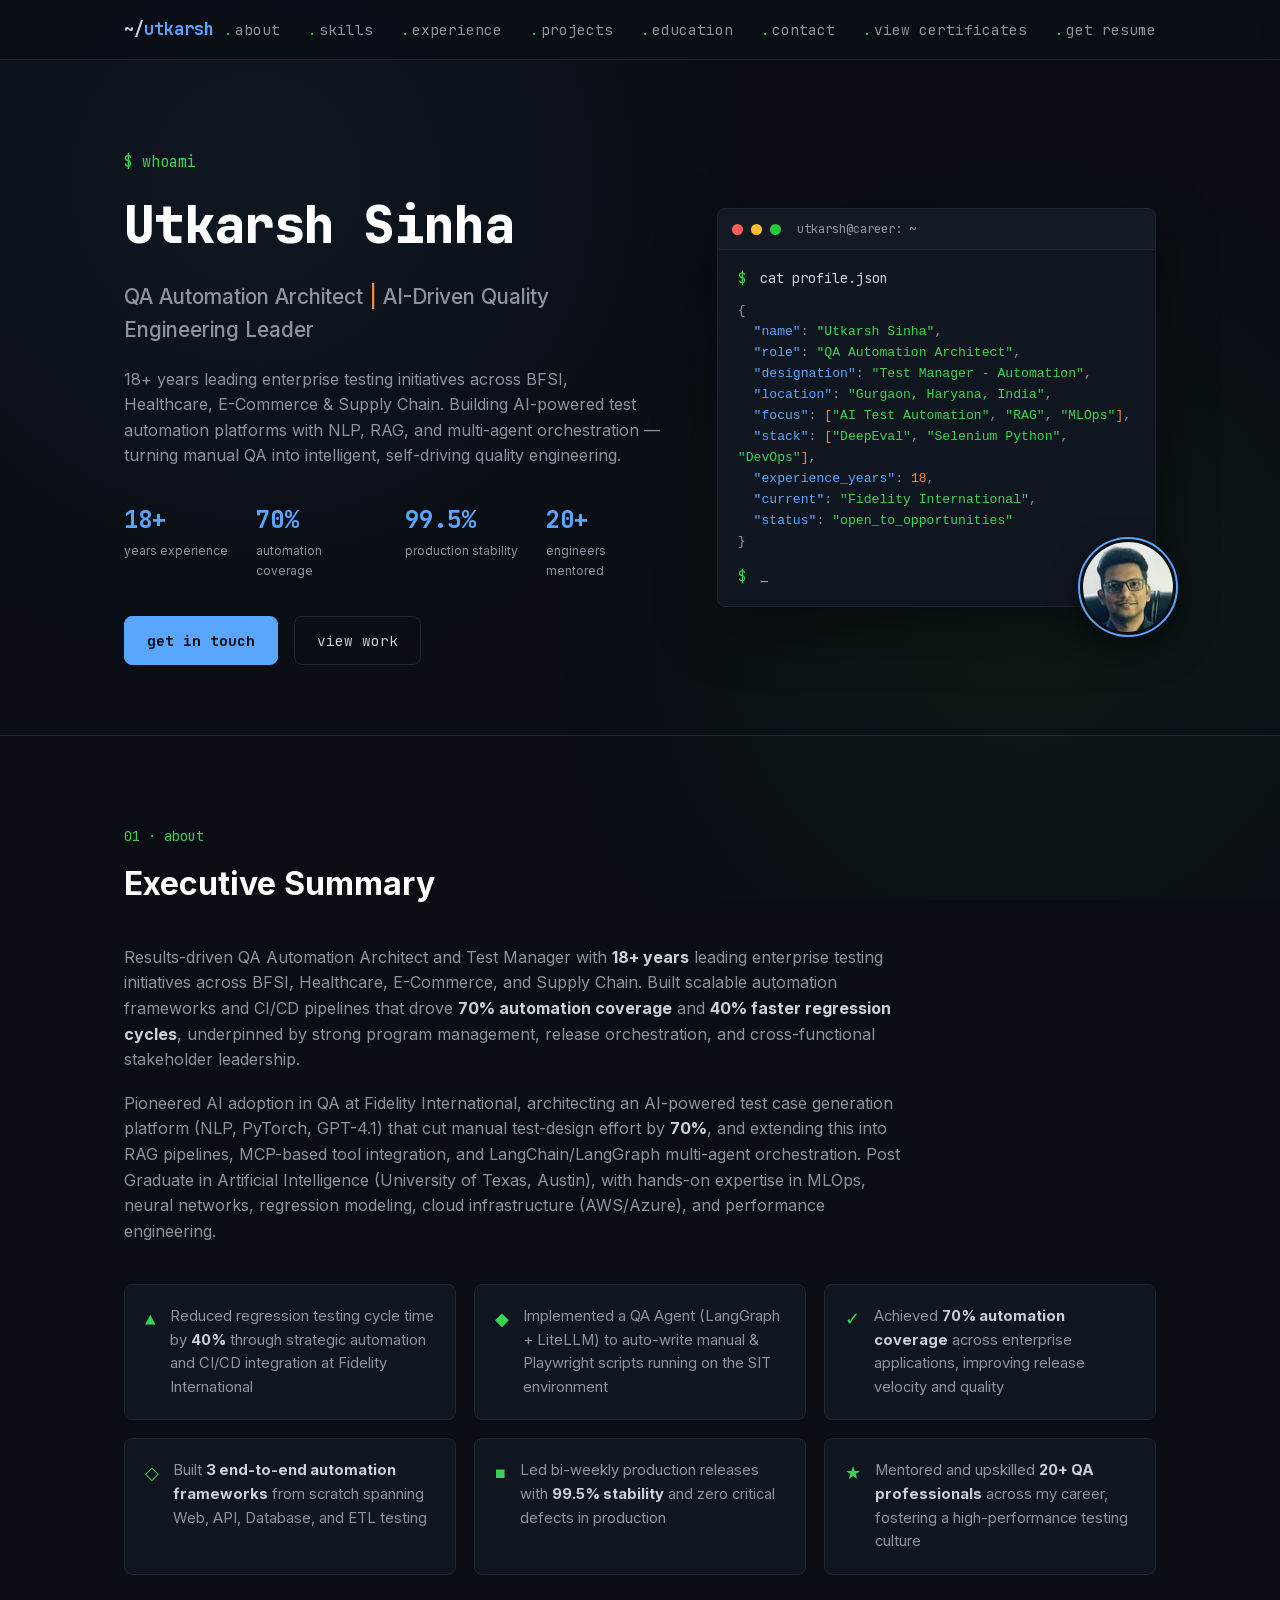
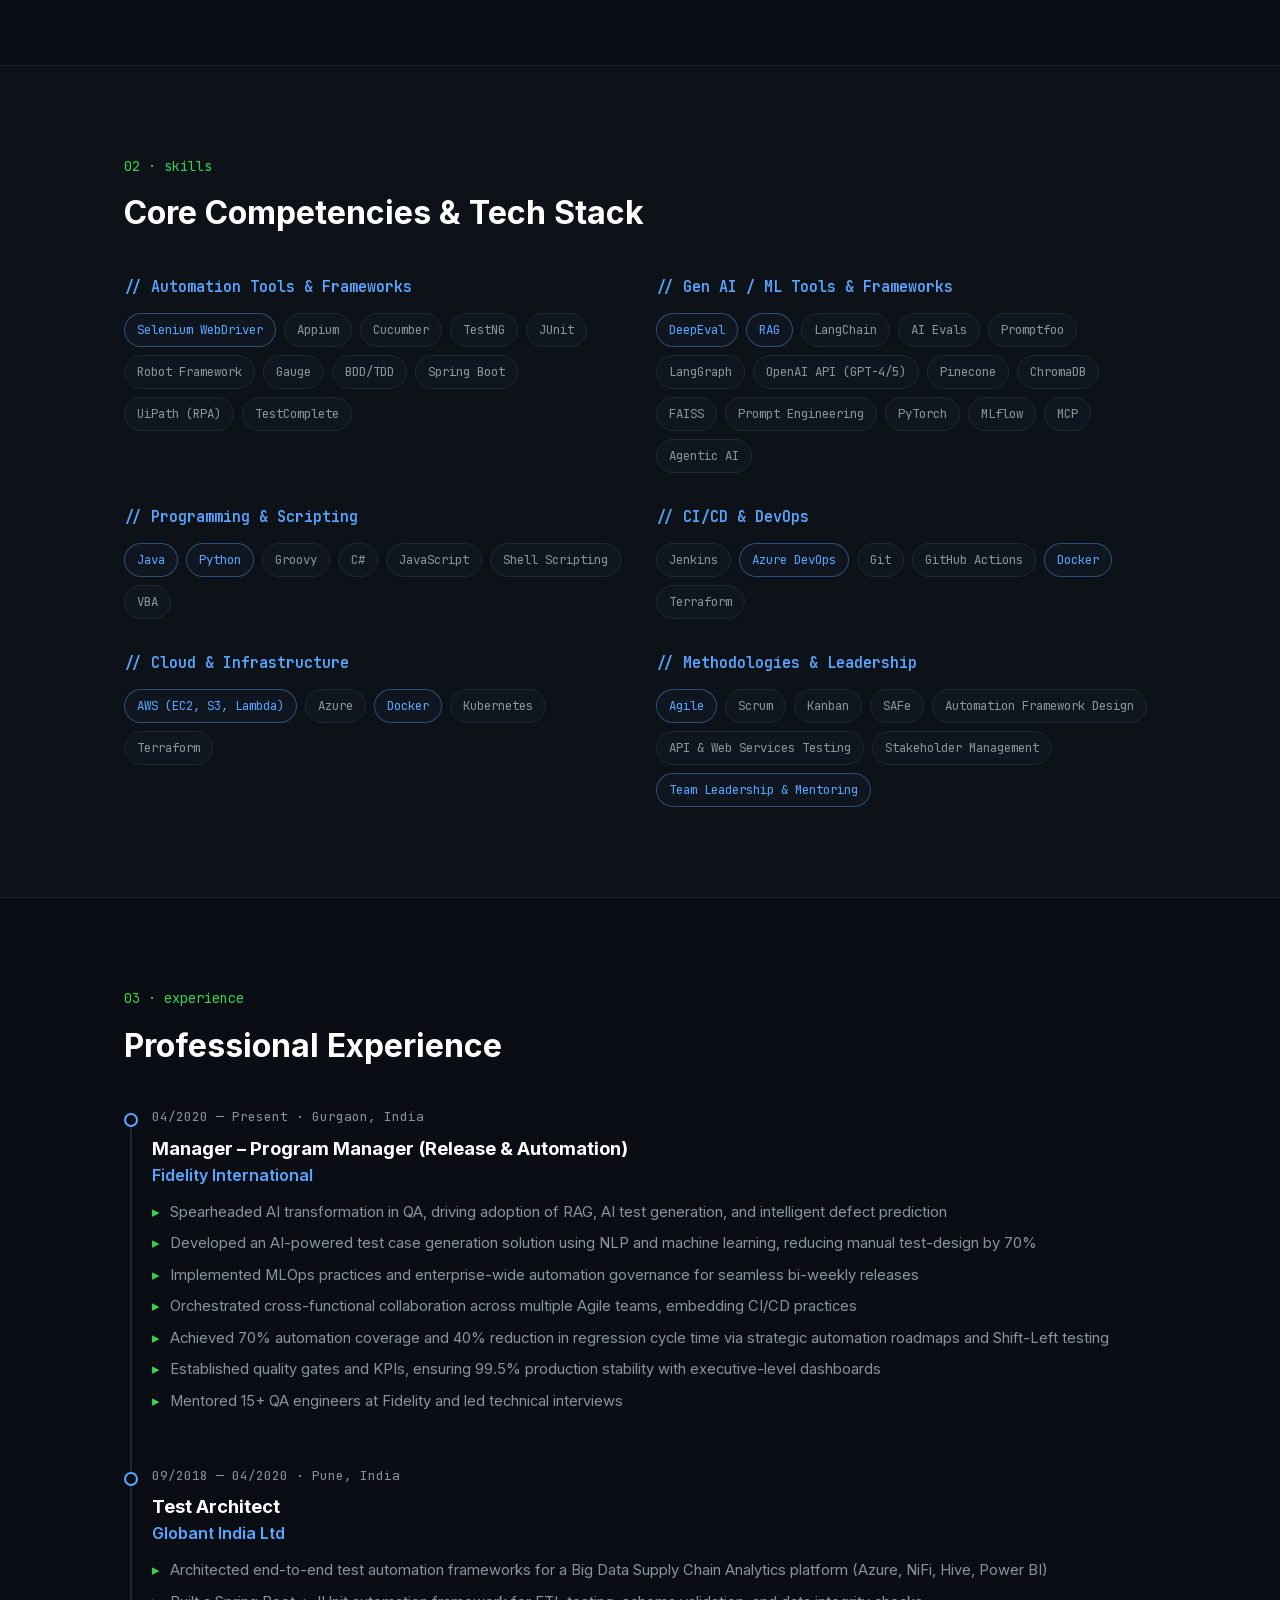
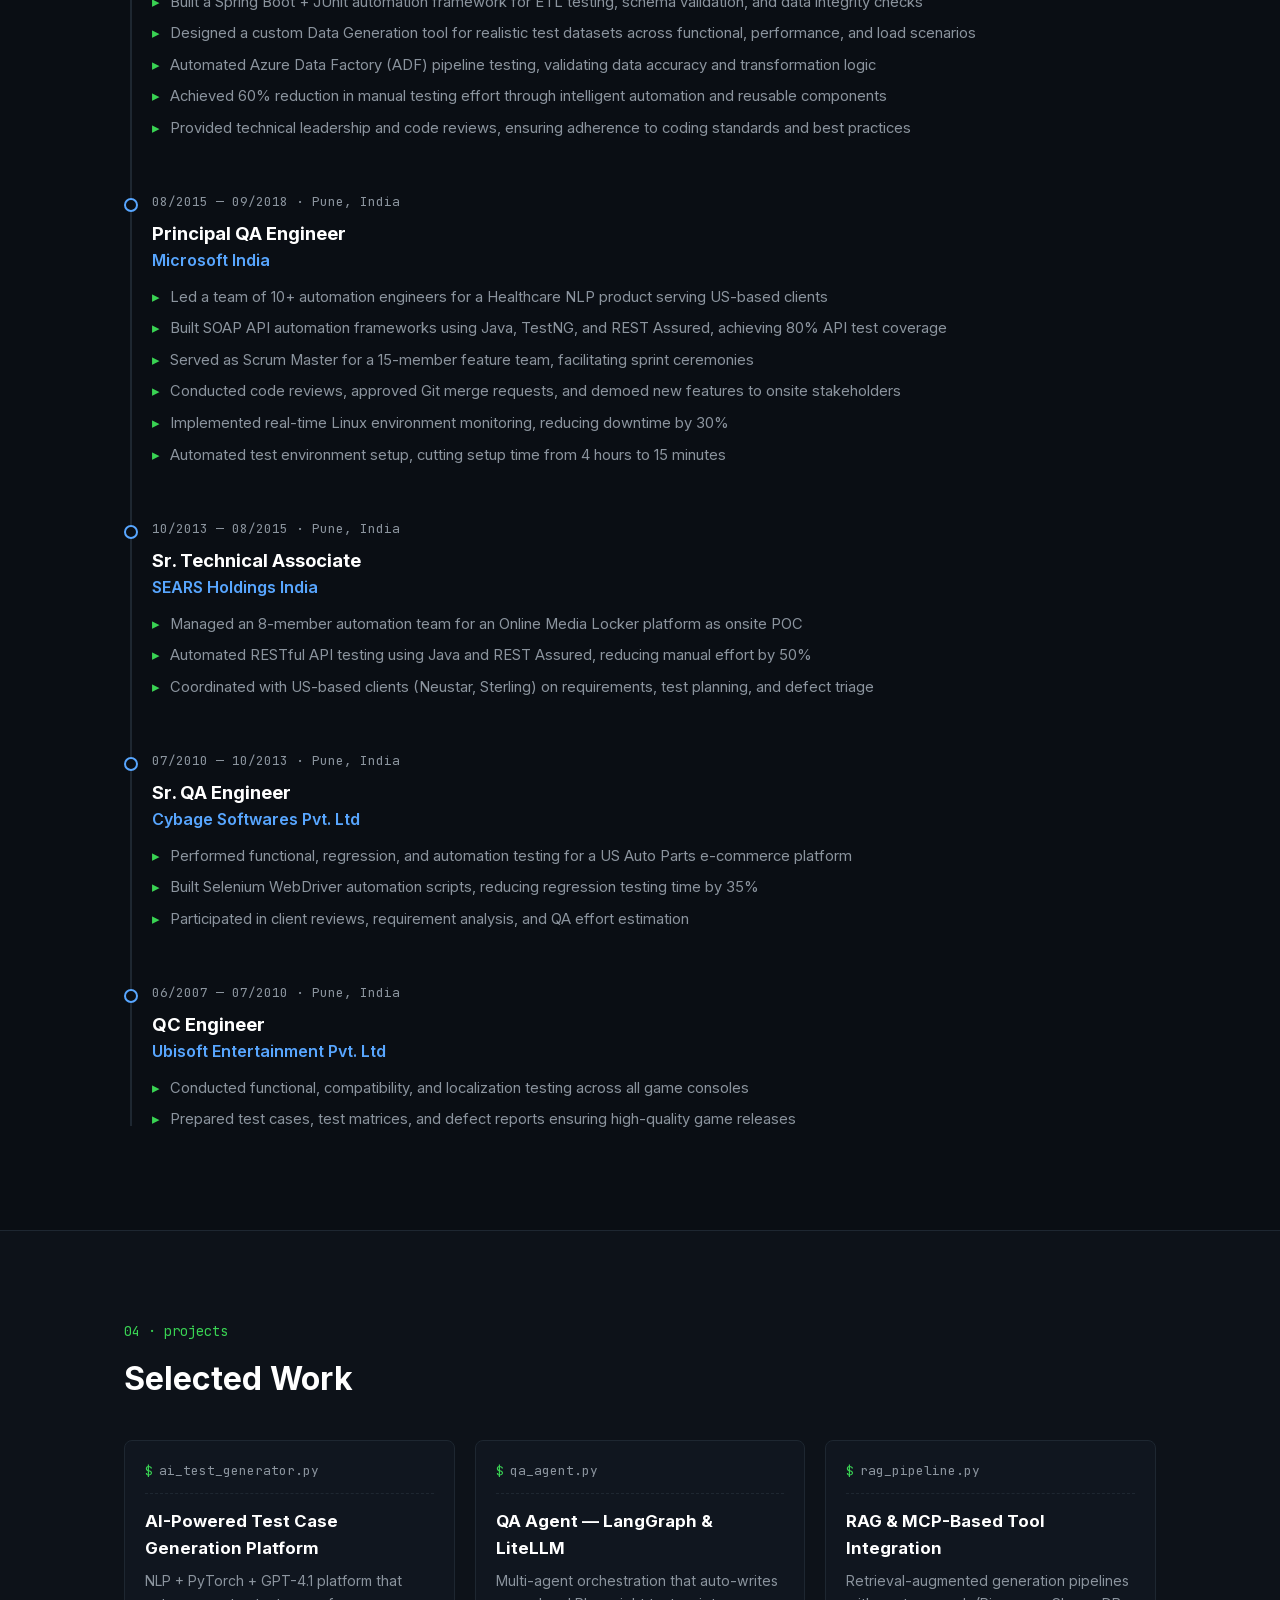
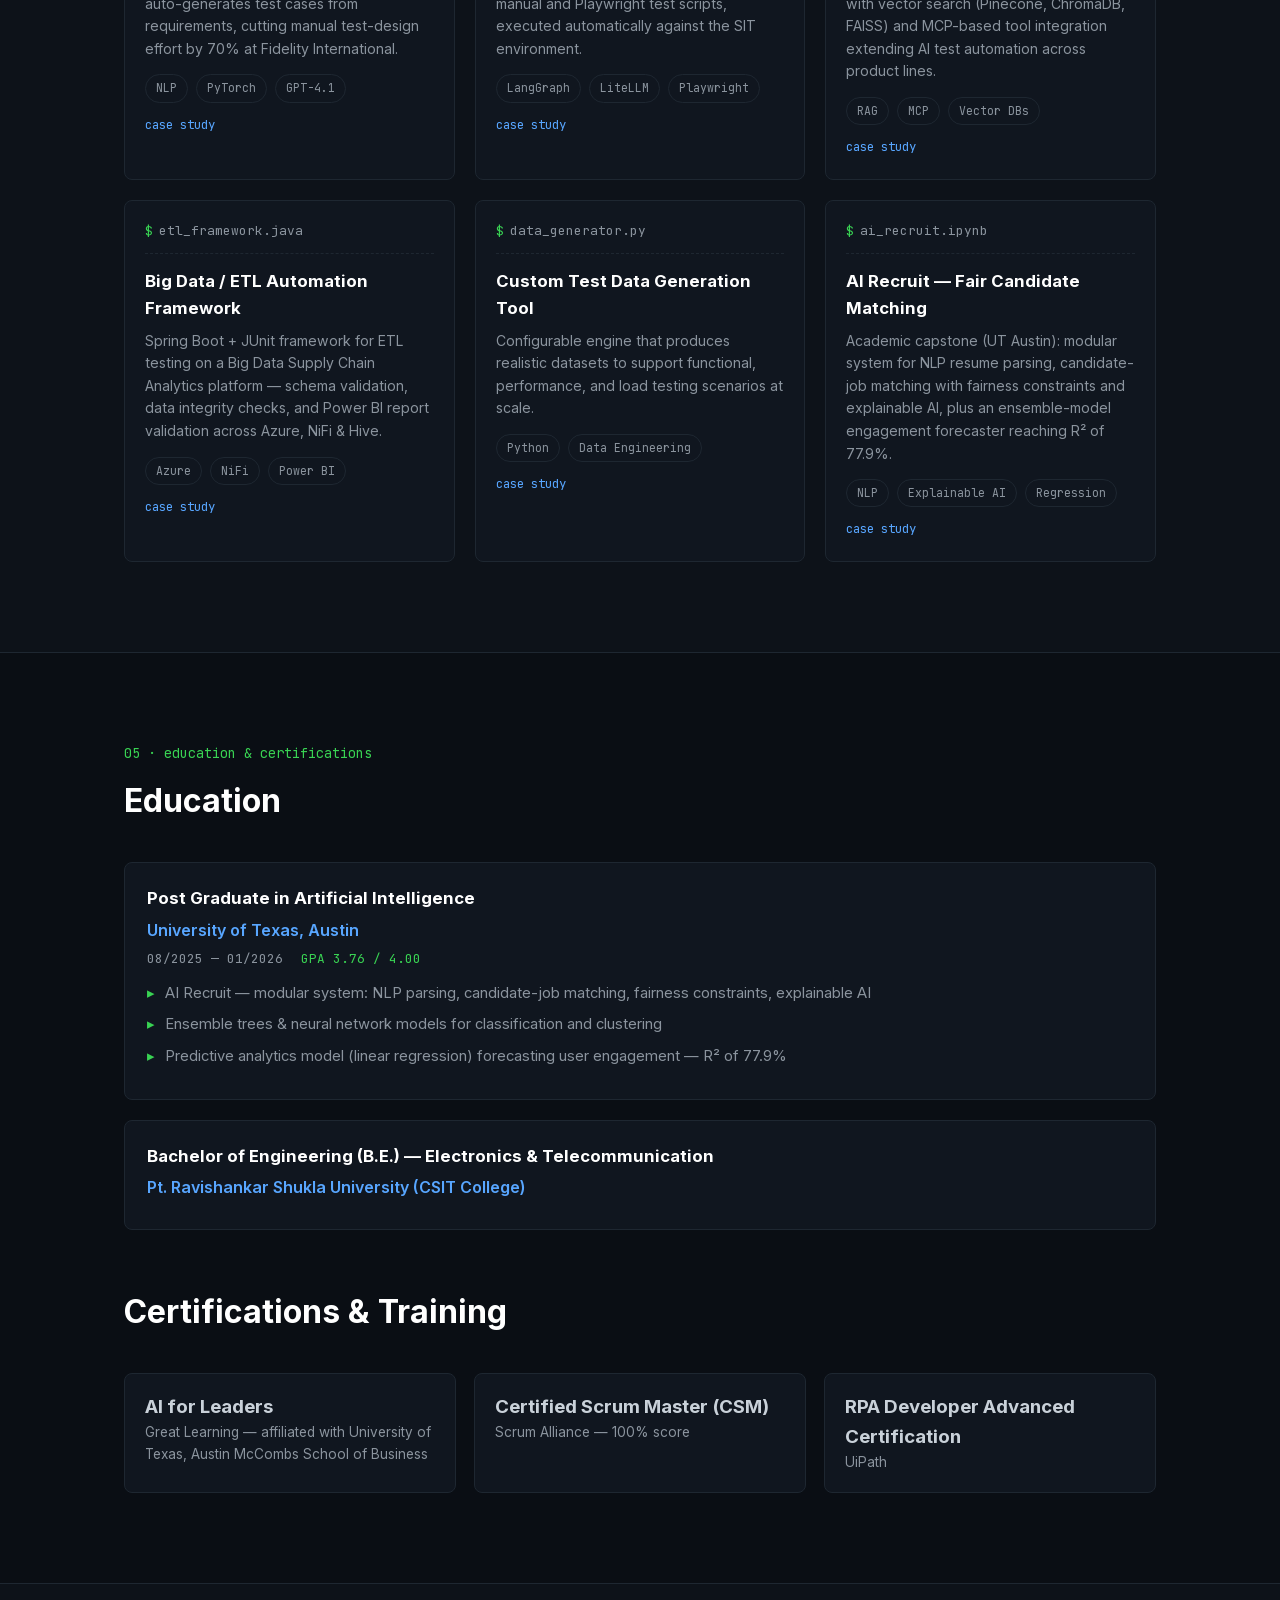
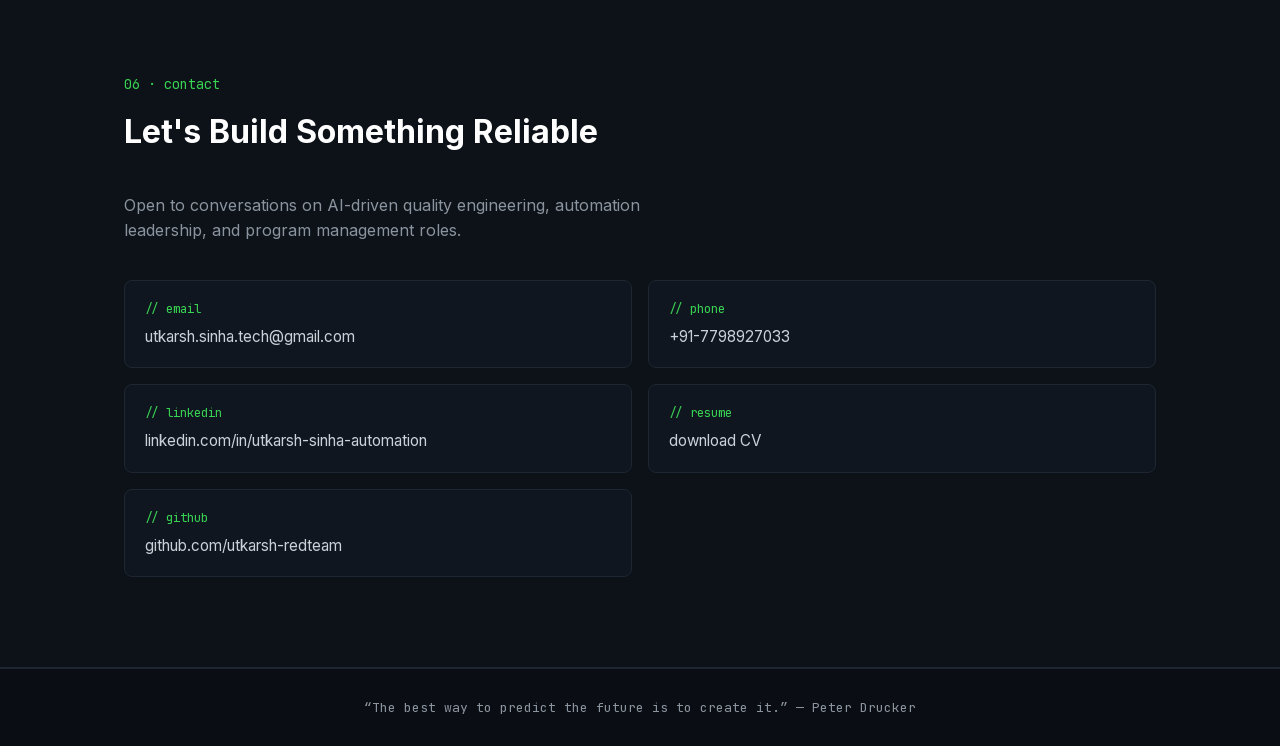
==== commit da72b290: "Publish an allow-listed site and finish the remaining SEO fixes. Dev files were still being served f" ====
--- a/index.html
+++ b/index.html
@@ -26,12 +26,15 @@
 <meta name="twitter:title" content="Utkarsh Sinha — QA Automation Architect | AI Test Automation">
 <meta name="twitter:description" content="QA Automation Architect with 18+ years' experience. 70% automation coverage, 40% faster regression. AI-powered test generation.">
 <meta name="twitter:image" content="https://utkarsh-sinha.com/assets/og-image.png">
+<meta name="twitter:image:alt" content="Utkarsh Sinha — QA Automation Architect">
+<meta name="theme-color" content="#0a0e14">
+<link rel="icon" href="/favicon.ico" sizes="48x48">
 <link rel="icon" href="/favicon.svg" type="image/svg+xml">
-<link rel="icon" href="data:image/svg+xml,%3Csvg xmlns='http://www.w3.org/2000/svg' viewBox='0 0 100 100'%3E%3Crect width='100' height='100' rx='20' fill='%230d1117'/%3E%3Ctext x='50' y='68' font-size='55' fill='%2358a6ff' font-family='monospace' text-anchor='middle'%3E%3E_%3C/text%3E%3C/svg%3E" type="image/svg+xml">
-<link rel="preconnect" href="https://fonts.googleapis.com">
-<link rel="preconnect" href="https://fonts.gstatic.com" crossorigin>
-<link href="https://fonts.googleapis.com/css2?family=JetBrains+Mono:wght@400;500;700;800&family=Inter:wght@400;500;600;700&display=swap" rel="stylesheet">
-<link rel="stylesheet" href="style.css">
+<link rel="apple-touch-icon" href="/apple-touch-icon.png">
+<link rel="manifest" href="/site.webmanifest">
+<link rel="preload" href="/fonts/inter-latin.woff2" as="font" type="font/woff2" crossorigin>
+<link rel="preload" href="/fonts/jetbrains-mono-latin.woff2" as="font" type="font/woff2" crossorigin>
+<link rel="stylesheet" href="/style.css">
 
 <!-- JSON-LD Structured Data -->
 <script type="application/ld+json">
@@ -78,26 +81,26 @@
 </head>
 <body>
 
-<div class="noise-overlay"></div>
+<div class="noise-overlay" aria-hidden="true"></div>
 
 <a href="#main-content" class="skip-link">Skip to main content</a>
 
 <!-- NAV -->
 <header class="nav" id="nav">
   <div class="nav-inner">
-    <a href="#home" class="logo">~/<span class="accent">utkarsh</span></a>
+    <a href="/#home" class="logo">~/<span class="accent">utkarsh</span></a>
     <nav class="nav-links" id="navLinks">
-      <a href="#about" class="nav-link">about</a>
-      <a href="#skills" class="nav-link">skills</a>
-      <a href="#experience" class="nav-link">experience</a>
-      <a href="#projects" class="nav-link">projects</a>
-      <a href="#education" class="nav-link">education</a>
-      <a href="#contact" class="nav-link">contact</a>
-      <a href="certificates.html" class="nav-link">view certificates</a>
-      <a href="assets/UTKARSH_SINHA_18_Years_AI_Expert_Technical_QA_Manager.pdf" class="nav-link" download>get resume</a>
+      <a href="/#about" class="nav-link">about</a>
+      <a href="/#skills" class="nav-link">skills</a>
+      <a href="/#experience" class="nav-link">experience</a>
+      <a href="/#projects" class="nav-link">projects</a>
+      <a href="/#education" class="nav-link">education</a>
+      <a href="/#contact" class="nav-link">contact</a>
+      <a href="/certificates.html" class="nav-link">view certificates</a>
+      <a href="/assets/UTKARSH_SINHA_18_Years_AI_Expert_Technical_QA_Manager.pdf" class="nav-link" download>get resume</a>
 
     </nav>
-    <button class="nav-toggle" id="navToggle" aria-label="Toggle menu" aria-expanded="false">
+    <button class="nav-toggle" id="navToggle" aria-label="Toggle menu" aria-expanded="false" aria-controls="navLinks">
       <span></span><span></span><span></span>
     </button>
   </div>
@@ -123,19 +126,19 @@
         <div class="stat"><span class="stat-num">20+</span><span class="stat-label">engineers mentored</span></div>
       </div>
       <div class="hero-cta">
-        <a href="#contact" class="btn btn-primary">get in touch</a>
-        <a href="#projects" class="btn btn-outline">view work</a>
+        <a href="/#contact" class="btn btn-primary">get in touch</a>
+        <a href="/#projects" class="btn btn-outline">view work</a>
       </div>
     </div>
 
     <div class="hero-terminal">
       <div class="terminal-window">
         <div class="terminal-bar">
-          <span class="dot red"></span><span class="dot yellow"></span><span class="dot green"></span>
+          <span class="dot red" aria-hidden="true"></span><span class="dot yellow" aria-hidden="true"></span><span class="dot green" aria-hidden="true"></span>
           <span class="terminal-title">utkarsh@career: ~</span>
         </div>
         <div class="terminal-body">
-          <p><span class="prompt">$</span> cat profile.json</p>
+          <p><span class="prompt" aria-hidden="true">$</span> cat profile.json</p>
           <pre class="terminal-output"><span class="json-brace">{</span>
   <span class="json-key">"name"</span>: <span class="json-str">"Utkarsh Sinha"</span>,
   <span class="json-key">"role"</span>: <span class="json-str">"QA Automation Architect"</span>,
@@ -147,10 +150,13 @@
   <span class="json-key">"current"</span>: <span class="json-str">"Fidelity International"</span>,
   <span class="json-key">"status"</span>: <span class="json-str">"open_to_opportunities"</span>
 <span class="json-brace">}</span></pre>
-          <p class="blink-line"><span class="prompt">$</span> <span class="cursor">_</span></p>
-        </div>
-      </div>
-      <img src="assets/profile.jpg" alt="Utkarsh Sinha" class="profile-photo" width="96" height="96" fetchpriority="high">
+          <p class="blink-line"><span class="prompt" aria-hidden="true">$</span> <span class="cursor" aria-hidden="true">_</span></p>
+        </div>
+      </div>
+      <picture class="profile-frame">
+        <source type="image/webp" srcset="/assets/profile-96.webp 96w, /assets/profile-192.webp 192w, /assets/profile-288.webp 288w" sizes="96px">
+        <img src="/assets/profile-192.jpg" alt="Utkarsh Sinha" class="profile-photo" width="96" height="96" fetchpriority="high" decoding="async">
+      </picture>
     </div>
   </div>
 </section>
@@ -179,27 +185,27 @@
 
     <div class="achievements-grid">
       <div class="achievement-card">
-        <span class="ach-icon">▲</span>
+        <span class="ach-icon" aria-hidden="true">▲</span>
         <p>Reduced regression testing cycle time by <strong>40%</strong> through strategic automation and CI/CD integration at Fidelity International</p>
       </div>
       <div class="achievement-card">
-        <span class="ach-icon">◆</span>
+        <span class="ach-icon" aria-hidden="true">◆</span>
         <p>Implemented a QA Agent (LangGraph + LiteLLM) to auto-write manual &amp; Playwright scripts running on the SIT environment</p>
       </div>
       <div class="achievement-card">
-        <span class="ach-icon">✓</span>
+        <span class="ach-icon" aria-hidden="true">✓</span>
         <p>Achieved <strong>70% automation coverage</strong> across enterprise applications, improving release velocity and quality</p>
       </div>
       <div class="achievement-card">
-        <span class="ach-icon">◇</span>
+        <span class="ach-icon" aria-hidden="true">◇</span>
         <p>Built <strong>3 end-to-end automation frameworks</strong> from scratch spanning Web, API, Database, and ETL testing</p>
       </div>
       <div class="achievement-card">
-        <span class="ach-icon">■</span>
+        <span class="ach-icon" aria-hidden="true">■</span>
         <p>Led bi-weekly production releases with <strong>99.5% stability</strong> and zero critical defects in production</p>
       </div>
       <div class="achievement-card">
-        <span class="ach-icon">★</span>
+        <span class="ach-icon" aria-hidden="true">★</span>
         <p>Mentored and upskilled <strong>20+ QA professionals</strong> across my career, fostering a high-performance testing culture</p>
       </div>
     </div>
@@ -285,7 +291,7 @@
     <div class="timeline">
 
       <div class="timeline-item">
-        <div class="timeline-dot"></div>
+        <div class="timeline-dot" aria-hidden="true"></div>
         <div class="timeline-content">
           <p class="tl-date">04/2020 — Present · Gurgaon, India</p>
           <h3 class="tl-role">Manager – Program Manager (Release &amp; Automation)</h3>
@@ -303,7 +309,7 @@
       </div>
 
       <div class="timeline-item">
-        <div class="timeline-dot"></div>
+        <div class="timeline-dot" aria-hidden="true"></div>
         <div class="timeline-content">
           <p class="tl-date">09/2018 — 04/2020 · Pune, India</p>
           <h3 class="tl-role">Test Architect</h3>
@@ -320,7 +326,7 @@
       </div>
 
       <div class="timeline-item">
-        <div class="timeline-dot"></div>
+        <div class="timeline-dot" aria-hidden="true"></div>
         <div class="timeline-content">
           <p class="tl-date">08/2015 — 09/2018 · Pune, India</p>
           <h3 class="tl-role">Principal QA Engineer</h3>
@@ -337,7 +343,7 @@
       </div>
 
       <div class="timeline-item">
-        <div class="timeline-dot"></div>
+        <div class="timeline-dot" aria-hidden="true"></div>
         <div class="timeline-content">
           <p class="tl-date">10/2013 — 08/2015 · Pune, India</p>
           <h3 class="tl-role">Sr. Technical Associate</h3>
@@ -351,7 +357,7 @@
       </div>
 
       <div class="timeline-item">
-        <div class="timeline-dot"></div>
+        <div class="timeline-dot" aria-hidden="true"></div>
         <div class="timeline-content">
           <p class="tl-date">07/2010 — 10/2013 · Pune, India</p>
           <h3 class="tl-role">Sr. QA Engineer</h3>
@@ -365,7 +371,7 @@
       </div>
 
       <div class="timeline-item">
-        <div class="timeline-dot"></div>
+        <div class="timeline-dot" aria-hidden="true"></div>
         <div class="timeline-content">
           <p class="tl-date">06/2007 — 07/2010 · Pune, India</p>
           <h3 class="tl-role">QC Engineer</h3>
@@ -391,56 +397,62 @@
     <div class="projects-grid">
       <div class="project-card">
         <div class="project-card-head">
-          <span class="prompt">$</span><span class="project-file">ai_test_generator.py</span>
-        </div>
-        <h3>AI-Powered Test Case Generation Platform</h3>
+          <span class="prompt" aria-hidden="true">$</span><span class="project-file">ai_test_generator.py</span>
+        </div>
+        <h3><a href="/work/ai-test-case-generation.html">AI-Powered Test Case Generation Platform</a></h3>
         <p>NLP + PyTorch + GPT-4.1 platform that auto-generates test cases from requirements, cutting manual test-design effort by 70% at Fidelity International.</p>
         <div class="tags"><span class="tag tag-sm">NLP</span><span class="tag tag-sm">PyTorch</span><span class="tag tag-sm">GPT-4.1</span></div>
+        <a class="project-more" href="/work/ai-test-case-generation.html">case study</a>
       </div>
 
       <div class="project-card">
         <div class="project-card-head">
-          <span class="prompt">$</span><span class="project-file">qa_agent.py</span>
-        </div>
-        <h3>QA Agent — LangGraph &amp; LiteLLM</h3>
+          <span class="prompt" aria-hidden="true">$</span><span class="project-file">qa_agent.py</span>
+        </div>
+        <h3><a href="/work/qa-agent-langgraph.html">QA Agent — LangGraph &amp; LiteLLM</a></h3>
         <p>Multi-agent orchestration that auto-writes manual and Playwright test scripts, executed automatically against the SIT environment.</p>
         <div class="tags"><span class="tag tag-sm">LangGraph</span><span class="tag tag-sm">LiteLLM</span><span class="tag tag-sm">Playwright</span></div>
+        <a class="project-more" href="/work/qa-agent-langgraph.html">case study</a>
       </div>
 
       <div class="project-card">
         <div class="project-card-head">
-          <span class="prompt">$</span><span class="project-file">rag_pipeline.py</span>
-        </div>
-        <h3>RAG &amp; MCP-Based Tool Integration</h3>
+          <span class="prompt" aria-hidden="true">$</span><span class="project-file">rag_pipeline.py</span>
+        </div>
+        <h3><a href="/work/rag-mcp-tool-integration.html">RAG &amp; MCP-Based Tool Integration</a></h3>
         <p>Retrieval-augmented generation pipelines with vector search (Pinecone, ChromaDB, FAISS) and MCP-based tool integration extending AI test automation across product lines.</p>
         <div class="tags"><span class="tag tag-sm">RAG</span><span class="tag tag-sm">MCP</span><span class="tag tag-sm">Vector DBs</span></div>
+        <a class="project-more" href="/work/rag-mcp-tool-integration.html">case study</a>
       </div>
 
       <div class="project-card">
         <div class="project-card-head">
-          <span class="prompt">$</span><span class="project-file">etl_framework.java</span>
-        </div>
-        <h3>Big Data / ETL Automation Framework</h3>
+          <span class="prompt" aria-hidden="true">$</span><span class="project-file">etl_framework.java</span>
+        </div>
+        <h3><a href="/work/etl-automation-framework.html">Big Data / ETL Automation Framework</a></h3>
         <p>Spring Boot + JUnit framework for ETL testing on a Big Data Supply Chain Analytics platform — schema validation, data integrity checks, and Power BI report validation across Azure, NiFi &amp; Hive.</p>
         <div class="tags"><span class="tag tag-sm">Azure</span><span class="tag tag-sm">NiFi</span><span class="tag tag-sm">Power BI</span></div>
+        <a class="project-more" href="/work/etl-automation-framework.html">case study</a>
       </div>
 
       <div class="project-card">
         <div class="project-card-head">
-          <span class="prompt">$</span><span class="project-file">data_generator.py</span>
-        </div>
-        <h3>Custom Test Data Generation Tool</h3>
+          <span class="prompt" aria-hidden="true">$</span><span class="project-file">data_generator.py</span>
+        </div>
+        <h3><a href="/work/test-data-generation.html">Custom Test Data Generation Tool</a></h3>
         <p>Configurable engine that produces realistic datasets to support functional, performance, and load testing scenarios at scale.</p>
         <div class="tags"><span class="tag tag-sm">Python</span><span class="tag tag-sm">Data Engineering</span></div>
+        <a class="project-more" href="/work/test-data-generation.html">case study</a>
       </div>
 
       <div class="project-card">
         <div class="project-card-head">
-          <span class="prompt">$</span><span class="project-file">ai_recruit.ipynb</span>
-        </div>
-        <h3>AI Recruit — Fair Candidate Matching</h3>
+          <span class="prompt" aria-hidden="true">$</span><span class="project-file">ai_recruit.ipynb</span>
+        </div>
+        <h3><a href="/work/ai-recruit.html">AI Recruit — Fair Candidate Matching</a></h3>
         <p>Academic capstone (UT Austin): modular system for NLP resume parsing, candidate-job matching with fairness constraints and explainable AI, plus an ensemble-model engagement forecaster reaching R² of 77.9%.</p>
         <div class="tags"><span class="tag tag-sm">NLP</span><span class="tag tag-sm">Explainable AI</span><span class="tag tag-sm">Regression</span></div>
+        <a class="project-more" href="/work/ai-recruit.html">case study</a>
       </div>
     </div>
   </div>
@@ -510,7 +522,7 @@
         <span class="contact-label">// linkedin</span>
         <span class="contact-value">linkedin.com/in/utkarsh-sinha-automation</span>
       </a>
-      <a class="contact-card" href="assets/UTKARSH_SINHA_18_Years_AI_Expert_Technical_QA_Manager.pdf" download>
+      <a class="contact-card" href="/assets/UTKARSH_SINHA_18_Years_AI_Expert_Technical_QA_Manager.pdf" download>
         <span class="contact-label">// resume</span>
         <span class="contact-value">download CV</span>
       </a>
@@ -527,6 +539,6 @@
 </footer>
 </main>
 
-<script src="script.js" defer></script>
+<script src="/script.js" defer></script>
 </body>
 </html>
--- a/style.css
+++ b/style.css
@@ -1,3 +1,22 @@
+/* Self-hosted latin variable fonts (the same files Google Fonts serves for this stack).
+   One file per family covers every weight the site uses. font-display: swap. */
+@font-face{
+  font-family: Inter;
+  font-style: normal;
+  font-weight: 400 700;
+  font-display: swap;
+  src: url("fonts/inter-latin.woff2") format("woff2");
+  unicode-range: U+0000-00FF, U+0131, U+0152-0153, U+02BB-02BC, U+02C6, U+02DA, U+02DC, U+0304, U+0308, U+0329, U+2000-206F, U+20AC, U+2122, U+2191, U+2193, U+2212, U+2215, U+FEFF, U+FFFD;
+}
+@font-face{
+  font-family: "JetBrains Mono";
+  font-style: normal;
+  font-weight: 400 800;
+  font-display: swap;
+  src: url("fonts/jetbrains-mono-latin.woff2") format("woff2");
+  unicode-range: U+0000-00FF, U+0131, U+0152-0153, U+02BB-02BC, U+02C6, U+02DA, U+02DC, U+0304, U+0308, U+0329, U+2000-206F, U+20AC, U+2122, U+2191, U+2193, U+2212, U+2215, U+FEFF, U+FFFD;
+}
+
 /* ============ Tokens ============ */
 :root{
   --bg: #0a0e14;
@@ -224,9 +243,15 @@
 .cursor{ animation: blink 1s step-start infinite; color: var(--accent); }
 @keyframes blink{ 50%{ opacity: 0; } }
 
+.profile-frame{
+  position: absolute;
+  bottom: -28px;
+  right: -20px;
+  width: 96px;
+  height: 96px;
+}
 .profile-photo{
-  position: absolute;
-  bottom: -28px; right: -20px;
+  display: block;
   width: 96px; height: 96px;
   border-radius: 50%;
   border: 3px solid var(--bg);
@@ -347,7 +372,16 @@
 .project-card-head .prompt{ color: var(--accent-2); margin-right:6px; }
 .project-file{ color: var(--text-dim); }
 .project-card h3{ font-size: 1.05rem; color:#fff; margin-bottom: 8px; }
+.project-card h3 a:hover{ color: var(--accent); }
 .project-card p{ color: var(--text-dim); font-size: 0.88rem; margin-bottom: 14px; }
+.project-more{
+  display: inline-block;
+  margin-top: 12px;
+  font-family: var(--mono);
+  font-size: 0.78rem;
+  color: var(--accent);
+}
+.project-more:hover{ color: var(--accent-2); }
 
 /* Education */
 .edu-grid{ display:grid; gap: 20px; margin-bottom: 20px; }
@@ -405,7 +439,7 @@
   .projects-grid{ grid-template-columns: repeat(2,1fr); }
   .certs-grid{ grid-template-columns: 1fr; }
   .contact-grid{ grid-template-columns: 1fr; }
-  .profile-photo{ position: static; margin-top: 20px; }
+  .profile-frame{ position: static; margin-top: 20px; }
 }
 
 @media (max-width: 640px){
@@ -424,6 +458,60 @@
   .projects-grid{ grid-template-columns: 1fr; }
 }
 
+/* ============ Certificates & case studies ============ */
+.page-intro{ color: var(--text-dim); max-width: 68ch; margin: -18px 0 32px; }
+.cert-showcase{ padding: 12px; display: flex; flex-direction: column; gap: 8px; }
+.cert-name{ color: #fff; font-size: 1.02rem; margin: 2px 0 0; }
+.cert-meta{ font-family: var(--mono); color: var(--text-muted); font-size: 0.78rem; }
+.cert-copy{ color: var(--text-dim); font-size: 0.88rem; }
+.cert-open{
+  display: block;
+  width: 100%;
+  padding: 0;
+  border: 0;
+  background: none;
+  cursor: zoom-in;
+  border-radius: 6px;
+}
+.cert-thumb{
+  width: 100%;
+  height: 220px;
+  object-fit: cover;
+  border-radius: 6px;
+  border: 1px solid var(--border);
+  display: block;
+}
+.case-back{ margin-top: 28px; }
+.case-back a{ font-family: var(--mono); color: var(--accent); font-size: 0.85rem; }
+.case-back a:hover{ color: var(--accent-2); }
+
+.lightbox{
+  position: fixed;
+  inset: 0;
+  display: flex;
+  align-items: center;
+  justify-content: center;
+  background: rgba(5,8,12,0.85);
+  z-index: 200;
+  padding: 24px;
+}
+.lightbox[hidden]{ display: none; }
+.lightbox-inner{ max-width: 1000px; width: 100%; text-align: center; }
+.lightbox-inner img{ max-width: 100%; height: auto; border-radius: 8px; border: 1px solid var(--border); }
+.lightbox-actions{ display: flex; gap: 12px; justify-content: center; margin-top: 12px; }
+
+.visually-hidden{
+  position: absolute;
+  width: 1px;
+  height: 1px;
+  padding: 0;
+  margin: -1px;
+  overflow: hidden;
+  clip: rect(0, 0, 0, 0);
+  white-space: nowrap;
+  border: 0;
+}
+
 /* ============ Reduced motion ============ */
 @media (prefers-reduced-motion: reduce){
   html{ scroll-behavior: auto; }
